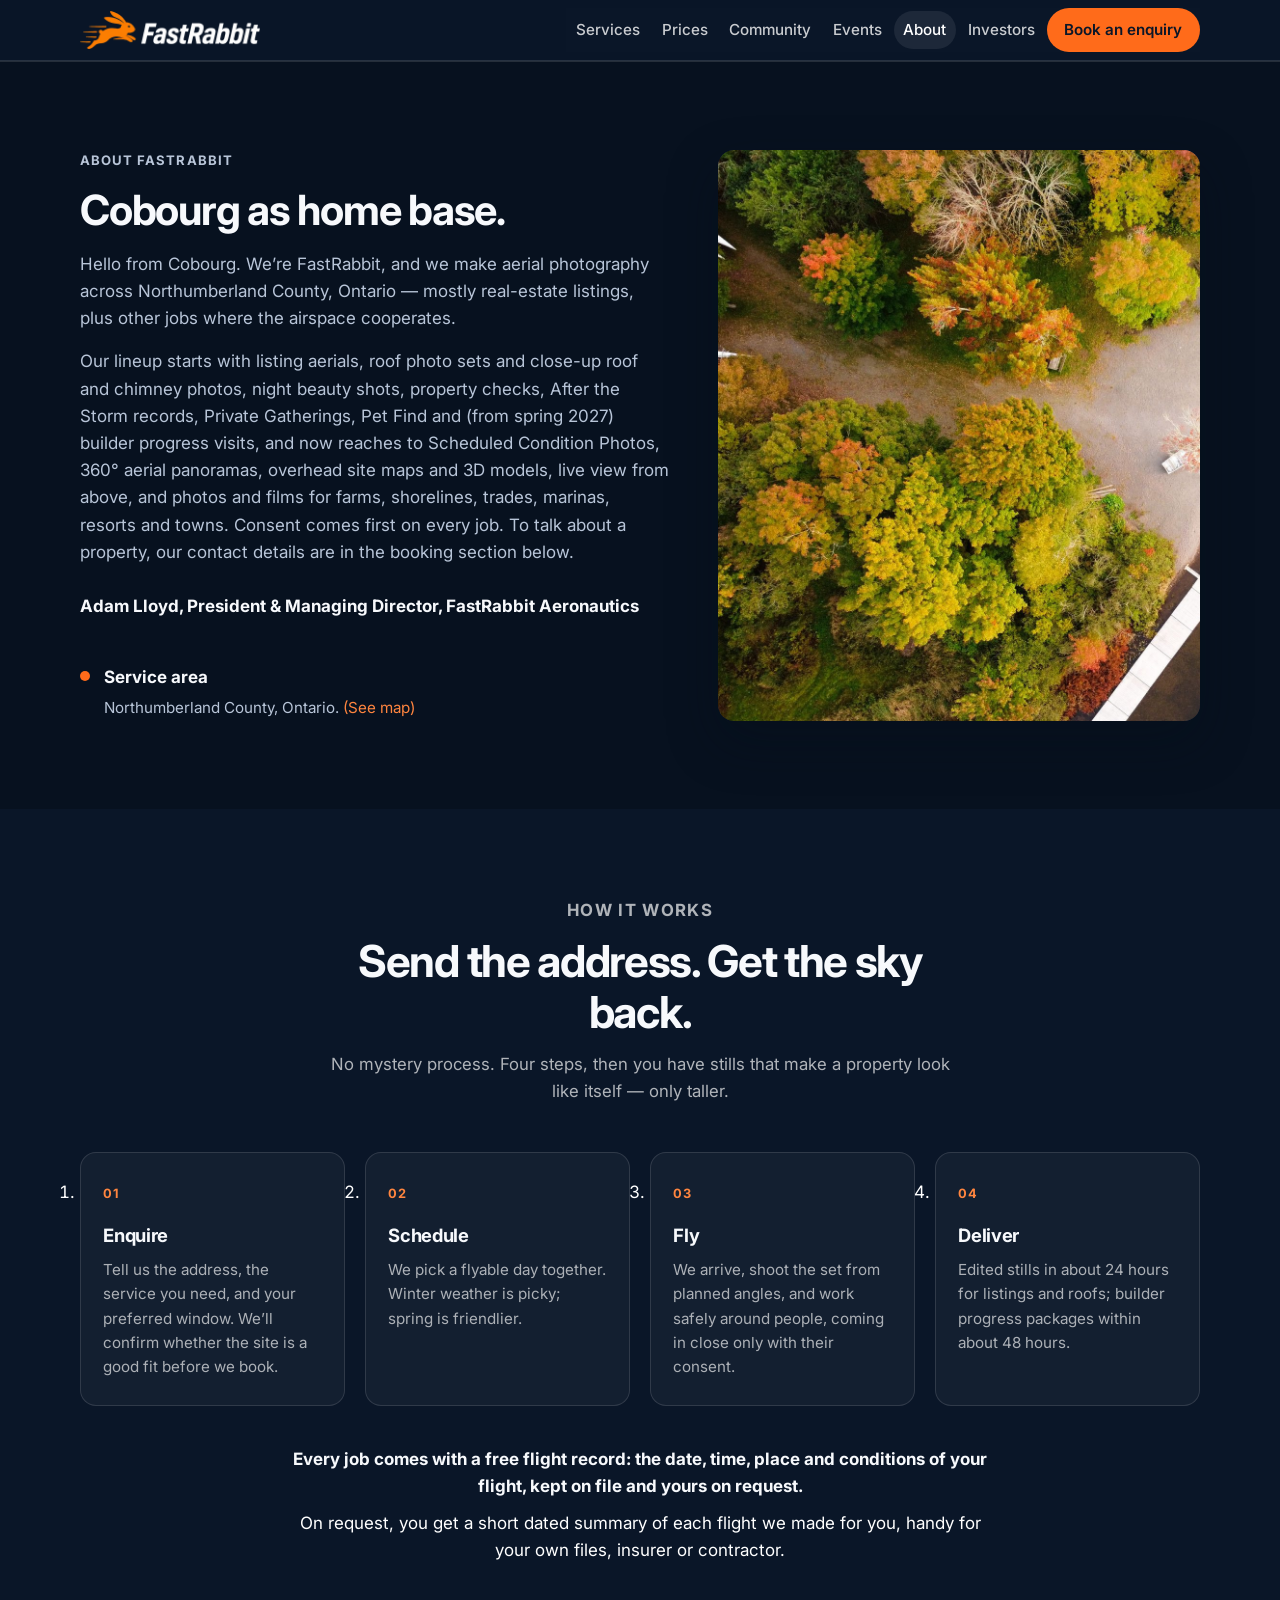
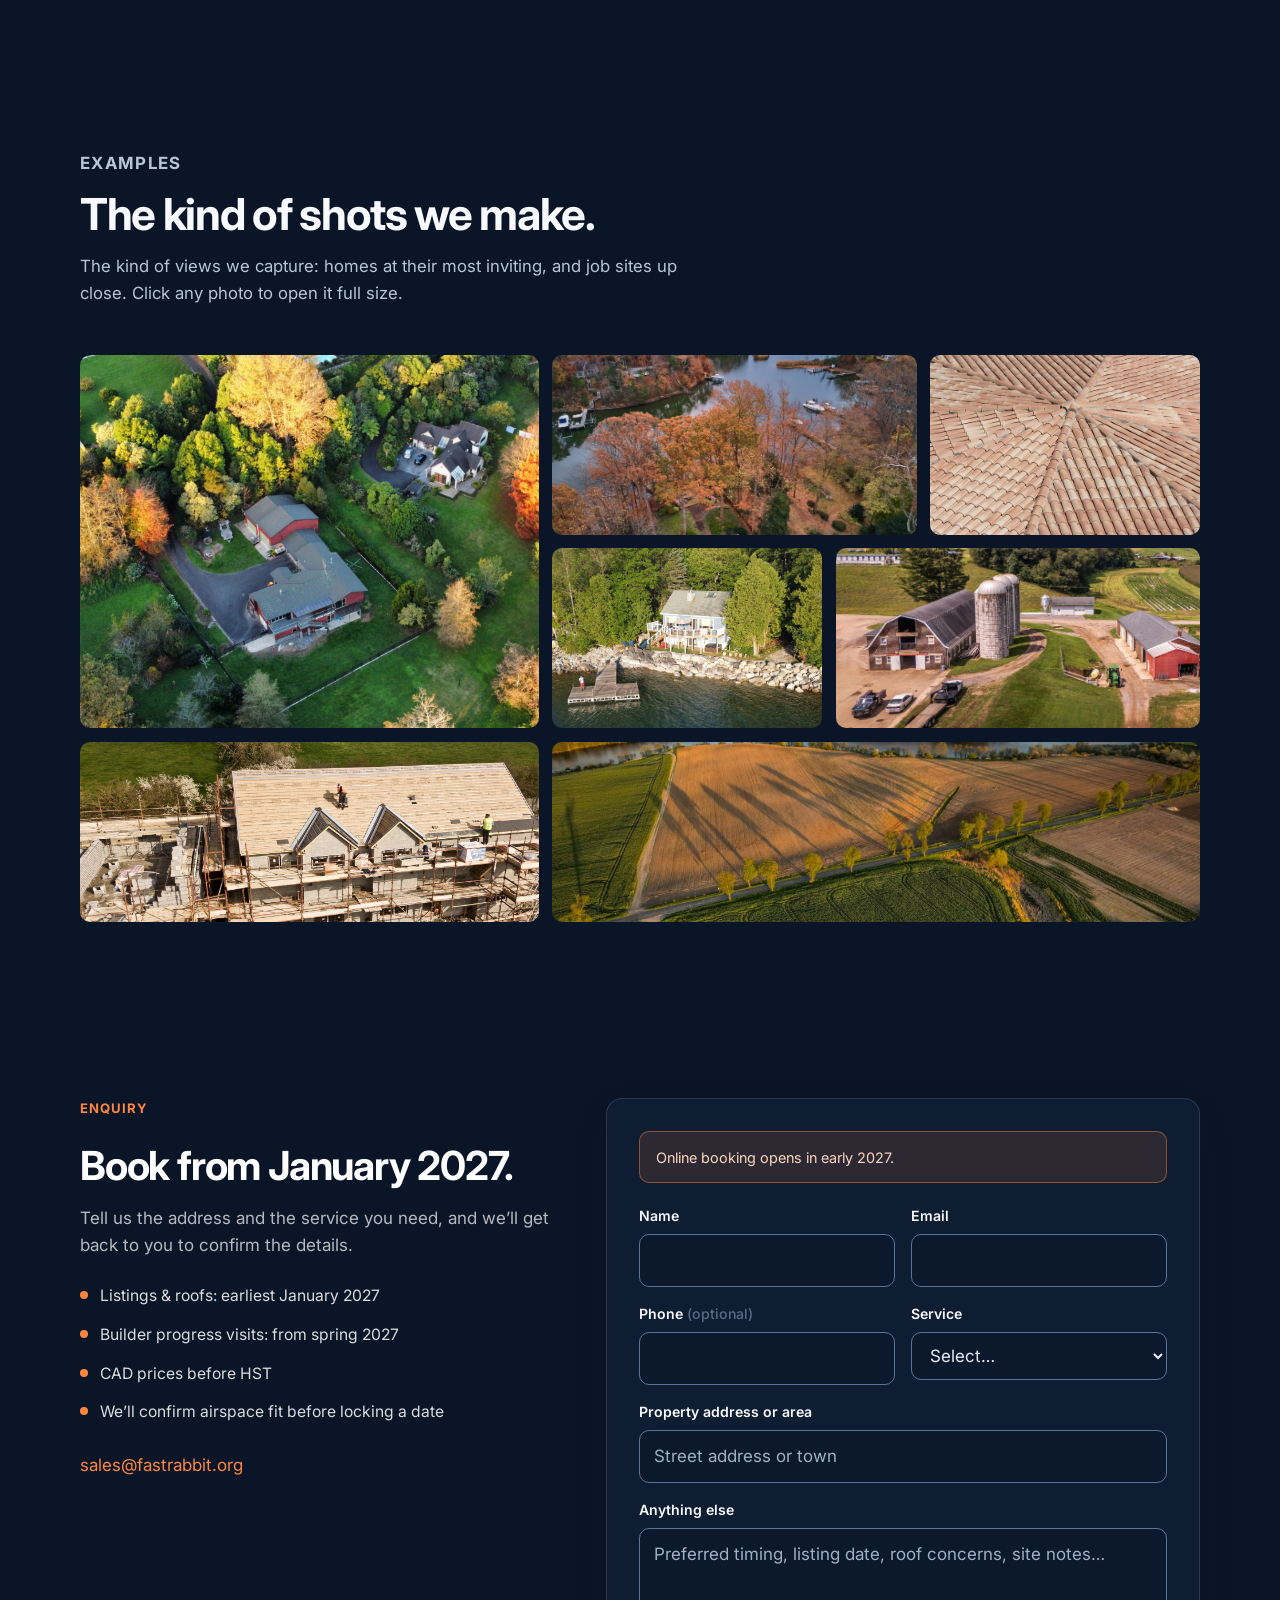
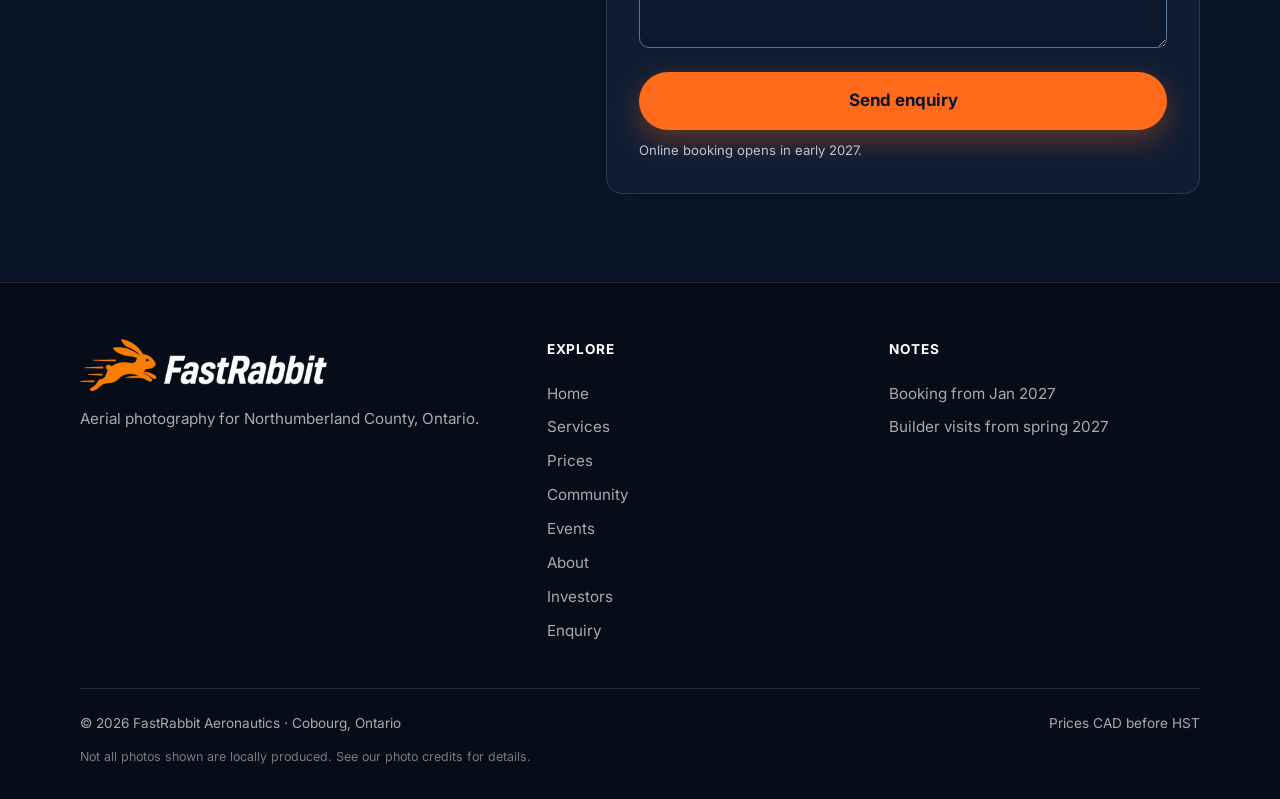
==== about.html @ 7cde86ae "FastRabbit website: one-word logo in the header and footer, with a cropped-rabbit favicon" ====
<!DOCTYPE html>
<html lang="en-CA">
<head>
  <meta charset="utf-8">
  <meta name="viewport" content="width=device-width, initial-scale=1">
  <title>About FastRabbit — Cobourg, Ontario</title>
  <meta name="description" content="Hello from Cobourg: who we are, how it works, the kind of shots we make, and the enquiry form.">
  <meta name="robots" content="noindex, nofollow">
  <link rel="preconnect" href="https://fonts.googleapis.com">
  <link rel="preconnect" href="https://fonts.gstatic.com" crossorigin>
  <link href="https://fonts.googleapis.com/css2?family=Inter:wght@400;500;600;700;800&display=swap" rel="stylesheet">
  <link rel="stylesheet" href="assets/css/styles.css">
  <link rel="stylesheet" href="assets/css/split.css">
  <!-- Favicon: a crop of the rabbit mark from the banner logo, not a redraw. -->
  <link rel="icon" href="favicon.ico" sizes="any">
  <link rel="icon" href="assets/img/favicon-32.png" type="image/png" sizes="32x32">
  <link rel="apple-touch-icon" href="assets/img/apple-touch-icon.png" sizes="180x180">
</head>
<body>
  <a class="skip-link" href="#main">Skip to content</a>

  <header class="site-header">
    <div class="container nav">
                  <a class="logo" href="index.html" aria-label="FastRabbit home">
        <img class="logo-banner" src="assets/img/logo.png" srcset="assets/img/logo.png 1x, assets/img/logo@2x.png 2x" width="220" height="45" alt="FastRabbit">
      </a>
      <button class="nav-toggle" type="button" aria-expanded="false" aria-controls="primary-nav" aria-label="Menu">Menu</button>
      <nav id="primary-nav" class="nav-links" aria-label="Primary">
        <a href="services.html">Services</a>
        <a href="prices.html">Prices</a>
        <a href="community.html">Community</a>
        <a href="events.html">Events</a>
        <a href="about.html" aria-current="page">About</a>
        <a href="investors.html">Investors</a>
        <a class="nav-cta" href="about.html#book">Book an enquiry</a>
      </nav>
    </div>
  </header>

  <main id="main">
    <!-- ABOUT -->
    <section class="section section-alt" id="about" aria-labelledby="about-heading">
      <div class="container about-grid">
        <div class="about-copy">
          <p class="section-kicker">About FastRabbit</p>
          <h2 id="about-heading">Cobourg as home base.</h2>
          <p>
            Hello from Cobourg. We’re FastRabbit, and we make aerial photography across Northumberland County, Ontario — mostly real-estate listings, plus other jobs where the airspace cooperates.
          </p>
          <p>
            Our lineup starts with listing aerials, roof photo sets and close-up roof and chimney photos, night beauty shots, property checks, After the Storm records, Private Gatherings, Pet Find and (from spring 2027) builder progress visits, and now reaches to Scheduled Condition Photos, 360° aerial panoramas, overhead site maps and 3D models, live view from above, and photos and films for farms, shorelines, trades, marinas, resorts and towns. Consent comes first on every job. To talk about a property, our contact details are in the booking section below.
          </p>
          <p class="about-signoff"><strong>Adam Lloyd, President &amp; Managing Director, FastRabbit Aeronautics</strong></p>
          <div class="about-facts">
            <div class="fact">
              <span class="fact-dot" aria-hidden="true"></span>
              <div>
                <strong>Service area</strong>
                <span>Northumberland County, Ontario. <a href="https://www.google.com/maps/place/Northumberland+County,+ON/@44.12,-77.95,10z/data=!5m1!1e4" target="_blank" rel="noopener">(See map)</a></span>
              </div>
            </div>
          </div>
        </div>
        <aside class="about-visual">
          <a class="img-link" href="assets/img/full/about-shoreline.jpg" target="_blank" rel="noopener" aria-label="Open the full-size image"><img src="assets/img/about-shoreline.jpg" alt="Autumn maples and a sandy cove with a dock, seen from above on a bright day." width="1000" height="1333" loading="lazy"></a>
        </aside>
      </div>
    </section>

    <!-- HOW IT WORKS -->
    <section class="section section-dark" id="how-it-works" aria-labelledby="how-heading">
      <div class="container">
        <div class="section-head center">
          <p class="section-kicker">How it works</p>
          <h2 id="how-heading">Send the address. Get the sky back.</h2>
          <p>No mystery process. Four steps, then you have stills that make a property look like itself — only taller.</p>
        </div>
        <ol class="steps">
          <li class="step">
            <h3>Enquire</h3>
            <p>Tell us the address, the service you need, and your preferred window. We’ll confirm whether the site is a good fit before we book.</p>
          </li>
          <li class="step">
            <h3>Schedule</h3>
            <p>We pick a flyable day together. Winter weather is picky; spring is friendlier.</p>
          </li>
          <li class="step">
            <h3>Fly</h3>
            <p>We arrive, shoot the set from planned angles, and work safely around people, coming in close only with their consent.</p>
          </li>
          <li class="step">
            <h3>Deliver</h3>
            <p>Edited stills in about 24 hours for listings and roofs; builder progress packages within about 48 hours.</p>
          </li>
        </ol>
        <div class="flight-record">
          <p><strong>Every job comes with a free flight record: the date, time, place and conditions of your flight, kept on file and yours on request.</strong></p>
          <p>On request, you get a short dated summary of each flight we made for you, handy for your own files, insurer or contractor.</p>
        </div>
      </div>
    </section>

    <!-- GALLERY -->
    <section class="section" id="gallery" aria-labelledby="gallery-heading">
      <div class="container">
        <div class="section-head">
          <p class="section-kicker">Examples</p>
          <h2 id="gallery-heading">The kind of shots we make.</h2>
          <p>The kind of views we capture: homes at their most inviting, and job sites up close. Click any photo to open it full size.</p>
        </div>
        <div class="gallery-grid">
          <figure class="gallery-item">
            <a class="img-link" href="assets/img/full/listing-autumn.jpg" target="_blank" rel="noopener" aria-label="Open the full-size image"><img src="assets/img/listing-autumn.jpg" alt="A family home on its wooded lot from just above the treetops, framed by blazing autumn maples on a sunny day." width="1600" height="1066" loading="lazy"></a>
          </figure>
          <figure class="gallery-item">
            <a class="img-link" href="assets/img/full/waterfront-autumn.jpg" target="_blank" rel="noopener" aria-label="Open the full-size image"><img src="assets/img/waterfront-autumn.jpg" alt="Sunlit autumn trees above a quiet lake cove, with docks and boats along the shore." width="1600" height="900" loading="lazy"></a>
          </figure>
          <figure class="gallery-item">
            <a class="img-link" href="assets/img/full/buyer-roof.jpg" target="_blank" rel="noopener" aria-label="Open the full-size image"><img src="assets/img/buyer-roof.jpg" alt="Wooden roof shingles meeting along the hips of a roof, seen up close from above in warm sunlight." width="1600" height="900" loading="lazy"></a>
          </figure>
          <figure class="gallery-item">
            <a class="img-link" href="assets/img/full/cottage-lake.jpg" target="_blank" rel="noopener" aria-label="Open the full-size image"><img src="assets/img/cottage-lake.jpg" alt="A lakeside cottage on its rocky point, with a private dock on clear water." width="1600" height="1003" loading="lazy"></a>
          </figure>
          <figure class="gallery-item">
            <a class="img-link" href="assets/img/full/acreage-farm.jpg" target="_blank" rel="noopener" aria-label="Open the full-size image"><img src="assets/img/acreage-farm.jpg" alt="A working farm in summer sun: barns, silos and fresh green fields seen from a low angle above the yard." width="1600" height="900" loading="lazy"></a>
          </figure>
          <figure class="gallery-item">
            <a class="img-link" href="assets/img/full/builder-roofline.jpg" target="_blank" rel="noopener" aria-label="Open the full-size image"><img src="assets/img/builder-roofline.jpg" alt="Close aerial of a new home under construction, with roof, dormers and scaffolding in view." width="1600" height="741" loading="lazy"></a>
          </figure>
          <figure class="gallery-item">
            <a class="img-link" href="assets/img/full/river-fields.jpg" target="_blank" rel="noopener" aria-label="Open the full-size image"><img src="assets/img/river-fields.jpg" alt="Sunlit farm fields and a row of trees beside a winding river, seen from a low angle above." width="1600" height="900" loading="lazy"></a>
          </figure>
        </div>
      </div>
    </section>

    <!-- BOOKING -->
    <section class="section section-dark" id="book" aria-labelledby="book-heading">
      <div class="container booking-wrap">
        <div class="booking-aside">
          <p class="section-kicker">Enquiry</p>
          <h2 id="book-heading">Book from January 2027.</h2>
          <p>
            Tell us the address and the service you need, and we’ll get back to you to confirm the details.
          </p>
          <ul class="booking-points">
            <li>Listings &amp; roofs: earliest January 2027</li>
            <li>Builder progress visits: from spring 2027</li>
            <li>CAD prices before HST</li>
            <li>We’ll confirm airspace fit before locking a date</li>
          </ul>
          <div class="booking-contact">
            <p><a href="mailto:sales@fastrabbit.org">sales@fastrabbit.org</a></p>
          </div>
        </div>
        <div class="booking-card">
          <div class="form-note" role="note">
            Online booking opens in early 2027.
          </div>
          <form id="booking-form" action="#" method="post">
            <div class="form-grid">
              <div class="form-field">
                <label for="name">Name</label>
                <input id="name" name="name" type="text" autocomplete="name" required>
              </div>
              <div class="form-field">
                <label for="email">Email</label>
                <input id="email" name="email" type="email" autocomplete="email" required>
              </div>
              <div class="form-field">
                <label for="phone">Phone <span style="font-weight:500;color:var(--muted)">(optional)</span></label>
                <input id="phone" name="phone" type="tel" autocomplete="tel">
              </div>
              <div class="form-field">
                <label for="service">Service</label>
                <select id="service" name="service" required>
                  <option value="">Select…</option>
                  <optgroup label="Homes and listings">
                    <option>Listing aerials — town lot</option>
                    <option>Listing video clip</option>
                    <option>Cottage / acreage listing</option>
                    <option>Day-to-dusk edits</option>
                    <option>Lot lines and local labels</option>
                    <option>Listing finishing touches</option>
                    <option>Social reels, agent clips and rush delivery</option>
                    <option>Coming Soon teasers and neighbourhood reels</option>
                    <option>Four-season capture</option>
                    <option>Single-property web page and feature sheet</option>
                    <option>Cottage rental aerials</option>
                  </optgroup>
                  <optgroup label="Property care">
                    <option>Property checks</option>
                    <option>After the Storm</option>
                    <option>Roof photo sets</option>
                    <option>Close-up roof and chimney photos</option>
                    <option>Scheduled Condition Photos</option>
                    <option>Before-you-buy roof photos</option>
                    <option>Ice-dam and eavestrough photos</option>
                    <option>Solar-panel photos</option>
                    <option>Building and facade photos</option>
                    <option>Shoreline and waterfront photos</option>
                    <option>Storm and restoration photos for contractors</option>
                  </optgroup>
                  <optgroup label="Land, farms and building">
                    <option>Builder progress visits</option>
                    <option>Construction progress records and handover films</option>
                    <option>Before-and-after work photos</option>
                    <option>Overhead site maps and 3D models</option>
                    <option>360° aerial panoramas</option>
                    <option>Farm and field photos</option>
                    <option>Cleared-lot proof photos</option>
                    <option>Trades showcase</option>
                    <option>Facility, yard and inventory films</option>
                    <option>Architectural and commercial stills</option>
                    <option>Scheduled site photos for towns and businesses</option>
                    <option>Sign and billboard proof photos</option>
                  </optgroup>
                  <optgroup label="Events and moments">
                    <option>Private Gatherings</option>
                    <option>Night beauty shots</option>
                    <option>4K video add-on</option>
                    <option>Live view from above</option>
                    <option>Boat-for-sale and marina aerials</option>
                    <option>Golf course, campground and resort flyovers</option>
                    <option>Pet Find</option>
                    <option>Location scouting footage</option>
                    <option>Prints and stock footage</option>
                    <option>Workshops for senior high school students</option>
                  </optgroup>
                  <option>Clever request of your own?</option>
                  <option>Not sure yet</option>
                </select>
              </div>
              <div class="form-field full">
                <label for="address">Property address or area</label>
                <input id="address" name="address" type="text" placeholder="Street address or town">
              </div>
              <div class="form-field full">
                <label for="message">Anything else</label>
                <textarea id="message" name="message" placeholder="Preferred timing, listing date, roof concerns, site notes…"></textarea>
              </div>
              <div class="form-field full form-actions">
                <button class="btn btn-primary" type="submit">Send enquiry</button>
                <p class="form-disclaimer">Online booking opens in early 2027.</p>
                <p id="form-status" class="form-disclaimer" hidden role="status" aria-live="polite"></p>
              </div>
            </div>
          </form>
        </div>
      </div>
    </section>
  </main>

  <footer class="site-footer">
    <div class="container">
      <div class="footer-grid">
        <div class="footer-brand">
                              <a class="logo" href="index.html">
            <img class="logo-banner" src="assets/img/logo.png" srcset="assets/img/logo.png 1x, assets/img/logo@2x.png 2x" width="260" height="54" alt="FastRabbit">
          </a>
          <p>Aerial photography for Northumberland County, Ontario.</p>
        </div>
        <div class="footer-col">
          <h4>Explore</h4>
          <a href="index.html">Home</a>
          <a href="services.html">Services</a>
          <a href="prices.html">Prices</a>
          <a href="community.html">Community</a>
          <a href="events.html">Events</a>
          <a href="about.html">About</a>
          <a href="investors.html">Investors</a>
          <a href="about.html#book">Enquiry</a>
        </div>
        <div class="footer-col">
          <h4>Notes</h4>
          <a href="about.html#book">Booking from Jan 2027</a>
          <a href="services.html">Builder visits from spring 2027</a>
        </div>
      </div>
      <div class="footer-bottom">
        <span>© <span id="y">2026</span> FastRabbit Aeronautics · Cobourg, Ontario</span>
        <span>Prices CAD before HST</span>
      </div>
      <p class="footer-fineprint">Not all photos shown are locally produced. See our <a href="credits.html">photo credits</a> for details.</p>
    </div>
  </footer>

  <script src="assets/js/main.js"></script>
  <script src="assets/js/community.js"></script>
</body>
</html>
---- assets/css/styles.css ----
/* FastRabbit — static site
   Palette: deep navy + bright orange
   No build step. Plain CSS. */

:root {
  --navy-950: #060d18;
  --navy-900: #0a1628;
  --navy-800: #12233d;
  --navy-700: #1a3256;
  --navy-600: #24436e;
  --navy-100: #d6e0ef;
  --navy-50: #eef3f9;
  --orange-500: #ff6b1a;
  --orange-400: #ff853f;
  --orange-600: #e5550a;
  --orange-glow: rgba(255, 107, 26, 0.35);
  --cream: #f7f4ef;
  --white: #ffffff;
  --ink: #0a1628;
  --muted: #5a6b82;
  --line: rgba(255, 255, 255, 0.12);
  --line-dark: rgba(10, 22, 40, 0.1);
  --radius: 16px;
  --radius-sm: 10px;
  --shadow: 0 20px 50px rgba(6, 13, 24, 0.35);
  --font: "Inter", "Segoe UI", system-ui, -apple-system, sans-serif;
  --font-display: "Inter", "Segoe UI", system-ui, -apple-system, sans-serif;
  --max: 1120px;
  --ease: cubic-bezier(0.22, 1, 0.36, 1);
}

*, *::before, *::after { box-sizing: border-box; margin: 0; padding: 0; }

html { scroll-behavior: smooth; }

body {
  font-family: var(--font);
  color: var(--ink);
  background: var(--cream);
  line-height: 1.6;
  font-size: 17px;
  -webkit-font-smoothing: antialiased;
  text-rendering: optimizeLegibility;
}

img, svg { display: block; max-width: 100%; }
a { color: inherit; text-decoration: none; }
button, input, select, textarea { font: inherit; color: inherit; }
ul { list-style: none; }

.skip-link {
  position: absolute;
  left: -9999px;
  top: 0;
  background: var(--orange-500);
  color: var(--white);
  padding: 0.75rem 1rem;
  z-index: 1000;
}
.skip-link:focus { left: 1rem; top: 1rem; }

.container {
  width: min(100% - 2.5rem, var(--max));
  margin-inline: auto;
}

/* —— Nav —— */
.site-header {
  position: sticky;
  top: 0;
  z-index: 100;
  background: rgba(10, 22, 40, 0.92);
  backdrop-filter: blur(14px);
  border-bottom: 1px solid var(--line);
}

.nav {
  display: flex;
  align-items: center;
  justify-content: space-between;
  gap: 1rem;
  min-height: 68px;
}

.logo {
  display: flex;
  align-items: center;
  flex: 0 1 auto;
  min-width: 0;
  color: var(--white);
}

.logo img,
.logo-banner {
  display: block;
  height: 42px;
  width: auto;
  max-width: min(240px, 62vw);
  object-fit: contain;
  object-position: left center;
}

.footer-brand .logo img,
.footer-brand .logo-banner {
  height: 52px;
  max-width: min(280px, 100%);
}

.nav-links {
  display: flex;
  align-items: center;
  gap: 0.25rem;
}

.nav-links a {
  color: rgba(255, 255, 255, 0.78);
  padding: 0.55rem 0.85rem;
  border-radius: 999px;
  font-size: 0.95rem;
  font-weight: 500;
  transition: color 0.2s var(--ease), background 0.2s var(--ease);
}

.nav-links a:hover,
.nav-links a[aria-current="page"] {
  color: var(--white);
  background: rgba(255, 255, 255, 0.08);
}

.nav-cta {
  display: inline-flex;
  align-items: center;
  background: var(--orange-500) !important;
  color: var(--white) !important;
  font-weight: 600 !important;
  padding: 0.6rem 1.1rem !important;
}
.nav-cta:hover { background: var(--orange-400) !important; }

.nav-toggle {
  display: none;
  background: transparent;
  border: 1px solid var(--line);
  color: var(--white);
  border-radius: 8px;
  padding: 0.45rem 0.65rem;
  cursor: pointer;
}

/* —— Buttons —— */
.btn {
  display: inline-flex;
  align-items: center;
  justify-content: center;
  gap: 0.5rem;
  padding: 0.95rem 1.45rem;
  border-radius: 999px;
  font-weight: 600;
  border: none;
  cursor: pointer;
  transition: transform 0.2s var(--ease), background 0.2s var(--ease), box-shadow 0.2s var(--ease);
}
.btn:hover { transform: translateY(-1px); }
.btn:focus-visible { outline: 3px solid var(--orange-400); outline-offset: 3px; }

.btn-primary {
  background: var(--orange-500);
  color: var(--white);
  box-shadow: 0 10px 30px var(--orange-glow);
}
.btn-primary:hover { background: var(--orange-400); }

.btn-ghost {
  background: rgba(255, 255, 255, 0.08);
  color: var(--white);
  border: 1px solid var(--line);
}
.btn-ghost:hover { background: rgba(255, 255, 255, 0.14); }

.btn-dark {
  background: var(--navy-900);
  color: var(--white);
}
.btn-dark:hover { background: var(--navy-800); }

/* —— Hero —— */
.hero {
  position: relative;
  min-height: min(92vh, 860px);
  display: grid;
  align-items: end;
  background: var(--navy-950);
  color: var(--white);
  overflow: hidden;
}

.hero-art {
  position: absolute;
  inset: 0;
  background: var(--navy-950);
}

.hero-art img {
  width: 100%;
  height: 100%;
  object-fit: cover;
  object-position: 58% 42%;
  display: block;
}

.hero-art::after {
  content: "";
  position: absolute;
  inset: 0;
  background:
    linear-gradient(90deg, rgba(7, 17, 31, 0.82) 0%, rgba(7, 17, 31, 0.58) 38%, rgba(7, 17, 31, 0.28) 68%, rgba(7, 17, 31, 0.38) 100%),
    linear-gradient(180deg, rgba(7, 17, 31, 0.28) 0%, rgba(7, 17, 31, 0.12) 40%, rgba(7, 17, 31, 0.72) 100%);
}

.hero-content {
  position: relative;
  z-index: 2;
  padding: 5rem 0 4.5rem;
}
/* Desktop (>=720px): position the animation against .hero, not the content box. */
@media (min-width: 720px) {
  .hero-content { position: static; isolation: isolate; }
  .hero-content > .hero-drone { max-width: none; }
}

/* v2: left-align hero copy in the container */
.hero-content > * {
  max-width: 640px;
}

.hero-content > .hero-meta {
  max-width: 720px;
}

.eyebrow {
  display: inline-flex;
  align-items: center;
  gap: 0.5rem;
  font-size: 0.82rem;
  font-weight: 600;
  letter-spacing: 0.08em;
  text-transform: uppercase;
  color: var(--orange-400);
  margin-bottom: 1.1rem;
}

.eyebrow::before {
  content: "";
  width: 8px;
  height: 8px;
  border-radius: 50%;
  background: var(--orange-500);
  box-shadow: 0 0 0 4px rgba(255, 107, 26, 0.25);
}

.hero h1 {
  font-family: var(--font-display);
  font-size: clamp(2.6rem, 6vw, 4.4rem);
  line-height: 1.05;
  letter-spacing: -0.035em;
  font-weight: 750;
  margin-bottom: 1.25rem;
}

.hero h1 span {
  color: var(--orange-400);
}

.hero-lead {
  font-size: clamp(1.05rem, 2vw, 1.25rem);
  color: rgba(255, 255, 255, 0.78);
  max-width: 34rem;
  margin-bottom: 2rem;
}

.hero-actions {
  display: flex;
  flex-wrap: wrap;
  gap: 0.85rem;
  margin-bottom: 2.5rem;
}

.hero-meta {
  display: flex;
  flex-wrap: wrap;
  gap: 1.5rem;
  padding-top: 1.5rem;
  border-top: 1px solid var(--line);
  color: rgba(255, 255, 255, 0.65);
  font-size: 0.92rem;
}

.hero-meta strong {
  display: block;
  color: var(--white);
  font-size: 1rem;
  margin-bottom: 0.15rem;
}

.stock-caption {
  position: absolute;
  z-index: 3;
  right: 0.8rem;
  bottom: 0.8rem;
  background: rgba(0, 0, 0, 0.55);
  color: #fff;
  font-size: 0.7rem;
  font-weight: 500;
  letter-spacing: 0.02em;
  padding: 0.28rem 0.5rem;
  border-radius: 4px;
}

.img-link {
  display: block;
  width: 100%;
  height: 100%;
  cursor: pointer;
}

.img-link:focus-visible {
  outline: 3px solid #fff;
  outline-offset: -3px;
}

a.stock-caption {
  text-decoration: none;
}

a.stock-caption:hover {
  background: rgba(0, 0, 0, 0.75);
}

.hero > .stock-caption {
  z-index: 3;
}

/* —— Sections common —— */
.section {
  padding: 5.5rem 0;
}

.section-dark {
  background: var(--navy-900);
  color: var(--white);
}

.section-alt {
  background: var(--white);
}

.section-head {
  max-width: 640px;
  margin-bottom: 3rem;
}

.section-head.center {
  text-align: center;
  margin-inline: auto;
}

.section-kicker {
  color: var(--orange-500);
  font-size: 0.82rem;
  font-weight: 700;
  letter-spacing: 0.08em;
  text-transform: uppercase;
  margin-bottom: 0.75rem;
}

.section-dark .section-kicker { color: var(--orange-400); }

.section-head h2 {
  font-size: clamp(1.9rem, 3.5vw, 2.75rem);
  letter-spacing: -0.03em;
  line-height: 1.15;
  margin-bottom: 0.85rem;
}

.section-head p {
  color: var(--muted);
  font-size: 1.05rem;
}

.section-dark .section-head p { color: rgba(255,255,255,0.68); }

/* —— Service cards (home preview) —— */
.service-grid {
  display: grid;
  grid-template-columns: repeat(3, 1fr);
  gap: 1.25rem;
}

.service-card {
  background: var(--white);
  border-radius: var(--radius);
  padding: 1.75rem;
  border: 1px solid var(--line-dark);
  box-shadow: var(--shadow);
  display: flex;
  flex-direction: column;
  min-height: 100%;
}


.service-visual {
  position: relative;
  margin: -1.75rem -1.75rem 1.25rem;
  height: 160px;
  overflow: hidden;
  border-radius: var(--radius) var(--radius) 0 0;
  background: var(--navy-800);
}

.service-visual img {
  width: 100%;
  height: 100%;
  object-fit: cover;
  display: block;
}

.service-icon {
  width: 48px;
  height: 48px;
  border-radius: 12px;
  background: linear-gradient(145deg, var(--navy-800), var(--navy-700));
  display: grid;
  place-items: center;
  margin-bottom: 1.25rem;
  color: var(--orange-400);
}

.service-card h3 {
  font-size: 1.25rem;
  letter-spacing: -0.02em;
  margin-bottom: 0.55rem;
}

.service-card p {
  color: var(--muted);
  font-size: 0.98rem;
  flex: 1;
  margin-bottom: 1.25rem;
}

.price-tag {
  display: flex;
  align-items: baseline;
  gap: 0.4rem;
  flex-wrap: wrap;
}

.price-tag .amount {
  font-size: 1.55rem;
  font-weight: 750;
  letter-spacing: -0.03em;
  color: var(--navy-900);
}

.price-tag .note {
  font-size: 0.85rem;
  color: var(--muted);
}

.pill {
  display: inline-block;
  font-size: 0.72rem;
  font-weight: 700;
  letter-spacing: 0.04em;
  text-transform: uppercase;
  background: rgba(255, 107, 26, 0.12);
  color: var(--orange-600);
  padding: 0.3rem 0.55rem;
  border-radius: 999px;
  margin-bottom: 0.85rem;
}

.link-arrow {
  display: inline-flex;
  align-items: center;
  gap: 0.35rem;
  color: var(--orange-600);
  font-weight: 600;
  font-size: 0.95rem;
  margin-top: 1.5rem;
}
.link-arrow:hover { color: var(--orange-500); }

/* —— How it works —— */
.steps {
  display: grid;
  grid-template-columns: repeat(4, 1fr);
  gap: 1.25rem;
  counter-reset: step;
}

.step {
  position: relative;
  background: rgba(255, 255, 255, 0.04);
  border: 1px solid var(--line);
  border-radius: var(--radius);
  padding: 1.6rem 1.4rem;
}

.step::before {
  counter-increment: step;
  content: "0" counter(step);
  display: block;
  font-size: 0.8rem;
  font-weight: 700;
  letter-spacing: 0.08em;
  color: var(--orange-400);
  margin-bottom: 1rem;
}

.step h3 {
  font-size: 1.15rem;
  margin-bottom: 0.5rem;
  letter-spacing: -0.02em;
}

.step p {
  color: rgba(255, 255, 255, 0.65);
  font-size: 0.95rem;
}

/* —— Gallery —— */
.gallery-grid {
  display: grid;
  grid-template-columns: repeat(12, 1fr);
  grid-auto-rows: 180px;
  gap: 0.85rem;
}

.gallery-item {
  position: relative;
  border-radius: var(--radius-sm);
  overflow: hidden;
  background: var(--navy-800);
}

.gallery-item img {
  width: 100%;
  height: 100%;
  object-fit: cover;
  display: block;
}

.gallery-item:nth-child(1) { grid-column: span 5; grid-row: span 2; }
.gallery-item:nth-child(2) { grid-column: span 4; }
.gallery-item:nth-child(3) { grid-column: span 3; }
.gallery-item:nth-child(4) { grid-column: span 3; }
.gallery-item:nth-child(5) { grid-column: span 4; }
.gallery-item:nth-child(6) { grid-column: span 5; }
.gallery-item:nth-child(7) { grid-column: span 7; }
.gallery-item:nth-child(7) img { object-position: center 45%; }

.gallery-item .stock-caption {
  left: auto;
}

/* —— About —— */
.about-grid {
  display: grid;
  grid-template-columns: 1.1fr 0.9fr;
  gap: 3rem;
  align-items: center;
}

.about-copy h2 {
  font-size: clamp(1.9rem, 3.5vw, 2.6rem);
  letter-spacing: -0.03em;
  line-height: 1.15;
  margin-bottom: 1rem;
}

.about-copy p {
  color: var(--muted);
  margin-bottom: 1rem;
}

.about-facts {
  display: grid;
  gap: 0.85rem;
  margin-top: 1.75rem;
}

.fact {
  display: flex;
  gap: 0.85rem;
  align-items: flex-start;
  padding: 1rem 0 0;
  background: transparent;
}

.fact-dot {
  width: 10px;
  height: 10px;
  margin-top: 0.45rem;
  border-radius: 50%;
  background: var(--orange-500);
  flex-shrink: 0;
}

.fact strong { display: block; margin-bottom: 0.15rem; }
.fact span { color: var(--muted); font-size: 0.95rem; }

.about-visual {
  position: relative;
  border-radius: var(--radius);
  min-height: 420px;
  height: 100%;
  background: var(--navy-800);
  overflow: hidden;
  box-shadow: var(--shadow);
}

.about-visual img {
  position: absolute;
  inset: 0;
  width: 100%;
  height: 100%;
  object-fit: cover;
  object-position: center 42%;
  display: block;
}

/* —— Booking —— */
.booking-wrap {
  display: grid;
  grid-template-columns: 0.9fr 1.1fr;
  gap: 2.5rem;
  align-items: start;
}

.booking-card {
  background: var(--white);
  border-radius: var(--radius);
  padding: 2rem;
  border: 1px solid var(--line-dark);
  box-shadow: 0 12px 40px rgba(10, 22, 40, 0.08);
}

.form-note {
  background: #fff6ed;
  border: 1px solid #ffd7b5;
  color: #8a4b12;
  border-radius: var(--radius-sm);
  padding: 0.85rem 1rem;
  font-size: 0.9rem;
  margin-bottom: 1.35rem;
}

.form-grid {
  display: grid;
  grid-template-columns: 1fr 1fr;
  gap: 1rem;
}

.form-field { display: flex; flex-direction: column; gap: 0.4rem; }
.form-field.full { grid-column: 1 / -1; }

.form-field label {
  font-size: 0.88rem;
  font-weight: 600;
  color: var(--navy-800);
}

.form-field input,
.form-field select,
.form-field textarea {
  border: 1px solid #cfd8e6;
  border-radius: 10px;
  padding: 0.75rem 0.9rem;
  background: #fff;
  transition: border-color 0.2s, box-shadow 0.2s;
}

.form-field input:focus,
.form-field select:focus,
.form-field textarea:focus {
  outline: none;
  border-color: var(--orange-500);
  box-shadow: 0 0 0 3px rgba(255, 107, 26, 0.18);
}

.form-field textarea { min-height: 120px; resize: vertical; }

.form-actions {
  margin-top: 0.5rem;
  display: flex;
  flex-direction: column;
  gap: 0.65rem;
}

.form-disclaimer {
  font-size: 0.82rem;
  color: var(--muted);
}

.booking-aside h2 {
  font-size: clamp(1.9rem, 3.5vw, 2.5rem);
  letter-spacing: -0.03em;
  line-height: 1.15;
  margin-bottom: 1rem;
  color: var(--white);
}

.booking-aside p {
  color: rgba(255,255,255,0.7);
  margin-bottom: 1.5rem;
}

.booking-points {
  display: grid;
  gap: 0.85rem;
}

.booking-points li {
  display: flex;
  gap: 0.75rem;
  align-items: flex-start;
  color: rgba(255,255,255,0.85);
  font-size: 0.98rem;
}

.booking-points li::before {
  content: "";
  width: 8px;
  height: 8px;
  margin-top: 0.5rem;
  border-radius: 50%;
  background: var(--orange-400);
  flex-shrink: 0;
}

.booking-contact {
  margin-top: 1.6em; /* one blank line of visual space above the contact name */
}

/* —— Footer —— */
.site-footer {
  background: var(--navy-950);
  color: rgba(255,255,255,0.65);
  padding: 3.5rem 0 2rem;
  border-top: 1px solid var(--line);
}

.footer-grid {
  display: grid;
  grid-template-columns: 1.4fr 1fr 1fr;
  gap: 2rem;
  margin-bottom: 2.5rem;
}

.footer-brand .logo { margin-bottom: 1rem; }
.footer-brand p { max-width: 28rem; font-size: 0.95rem; }

.footer-col h4 {
  color: var(--white);
  font-size: 0.85rem;
  letter-spacing: 0.06em;
  text-transform: uppercase;
  margin-bottom: 1rem;
}

.footer-col a {
  display: block;
  padding: 0.3rem 0;
  font-size: 0.95rem;
  transition: color 0.2s;
}
.footer-col a:hover { color: var(--orange-400); }

.footer-bottom {
  display: flex;
  flex-wrap: wrap;
  justify-content: space-between;
  gap: 0.75rem;
  padding-top: 1.5rem;
  border-top: 1px solid var(--line);
  font-size: 0.85rem;
}

.footer-bottom a {
  color: rgba(255,255,255,0.65);
  text-decoration: underline;
  text-underline-offset: 2px;
}

.footer-bottom a:hover { color: var(--orange-400); }

/* —— Services page —— */
.page-hero {
  background: var(--navy-900);
  color: var(--white);
  padding: 5rem 0 4rem;
  position: relative;
  overflow: hidden;
}

.page-hero::before {
  content: "";
  position: absolute;
  inset: 0;
  background:
    radial-gradient(ellipse 50% 60% at 90% 20%, rgba(255,107,26,0.2), transparent 55%);
}

.page-hero .container { position: relative; z-index: 1; }

.page-hero h1 {
  font-size: clamp(2.2rem, 4.5vw, 3.4rem);
  letter-spacing: -0.035em;
  line-height: 1.1;
  margin-bottom: 1rem;
  max-width: 16ch;
}

.page-hero p {
  color: rgba(255,255,255,0.7);
  max-width: 38rem;
  font-size: 1.1rem;
}

.service-detail {
  padding: 3.5rem 0;
  border-bottom: 1px solid var(--line-dark);
}

.service-detail:last-of-type { border-bottom: none; }

.service-detail-grid {
  display: grid;
  grid-template-columns: 1.2fr 0.8fr;
  gap: 2.5rem;
  align-items: start;
}

.service-detail h2 {
  font-size: clamp(1.6rem, 3vw, 2.1rem);
  letter-spacing: -0.03em;
  margin-bottom: 0.85rem;
}

.service-detail .lede {
  color: var(--muted);
  margin-bottom: 1.25rem;
  font-size: 1.05rem;
}

.include-list {
  display: grid;
  gap: 0.55rem;
}

.include-list li {
  display: flex;
  gap: 0.65rem;
  align-items: flex-start;
  font-size: 0.98rem;
}

.include-list li::before {
  content: "✓";
  color: var(--orange-500);
  font-weight: 700;
  flex-shrink: 0;
}

.price-panel {
  background: var(--navy-900);
  color: var(--white);
  border-radius: var(--radius);
  padding: 1.75rem;
  position: sticky;
  top: 90px;
}

.price-panel .panel-label {
  font-size: 0.75rem;
  font-weight: 700;
  letter-spacing: 0.08em;
  text-transform: uppercase;
  color: var(--orange-400);
  margin-bottom: 1rem;
}

.price-row {
  display: flex;
  justify-content: space-between;
  align-items: baseline;
  gap: 1rem;
  padding: 0.85rem 0;
  border-bottom: 1px solid var(--line);
}

.price-row:last-child { border-bottom: none; }

.price-row .label { color: rgba(255,255,255,0.75); font-size: 0.95rem; }
.price-row .value {
  font-size: 1.35rem;
  font-weight: 750;
  letter-spacing: -0.02em;
  white-space: nowrap;
}

.price-row .sub {
  display: block;
  font-size: 0.78rem;
  font-weight: 500;
  color: rgba(255,255,255,0.5);
  margin-top: 0.2rem;
  text-align: right;
}

.price-panel .fine {
  margin-top: 1rem;
  font-size: 0.82rem;
  color: rgba(255,255,255,0.55);
}

.pricing-table-wrap {
  overflow-x: auto;
  border-radius: var(--radius);
  border: 1px solid var(--line-dark);
  background: var(--white);
}

.pricing-table {
  width: 100%;
  border-collapse: collapse;
  min-width: 640px;
}

.pricing-table th,
.pricing-table td {
  text-align: left;
  padding: 1rem 1.15rem;
  border-bottom: 1px solid var(--line-dark);
  vertical-align: top;
}

.pricing-table th {
  background: var(--navy-900);
  color: var(--white);
  font-size: 0.82rem;
  letter-spacing: 0.05em;
  text-transform: uppercase;
}

.pricing-table tr:last-child td { border-bottom: none; }
.pricing-table td strong { font-weight: 700; }
.pricing-table .est { color: var(--muted); font-size: 0.85rem; }

.availability-banner {
  background: linear-gradient(120deg, var(--navy-800), var(--navy-900));
  color: var(--white);
  border-radius: var(--radius);
  padding: 1.5rem 1.75rem;
  display: flex;
  flex-wrap: wrap;
  justify-content: space-between;
  align-items: center;
  gap: 1rem;
  margin-top: 2.5rem;
}

.availability-banner p { color: rgba(255,255,255,0.75); max-width: 36rem; }
.availability-banner strong { color: var(--white); }

.cta-band {
  background: var(--navy-900);
  color: var(--white);
  padding: 4rem 0;
  text-align: center;
}

.cta-band h2 {
  font-size: clamp(1.8rem, 3.5vw, 2.5rem);
  letter-spacing: -0.03em;
  margin-bottom: 0.85rem;
}

.cta-band p {
  color: rgba(255,255,255,0.68);
  margin-bottom: 1.75rem;
  max-width: 32rem;
  margin-inline: auto;
}

/* —— Responsive —— */
@media (max-width: 960px) {
  .service-grid { grid-template-columns: 1fr; }
  .steps { grid-template-columns: 1fr 1fr; }
  .about-grid,
  .booking-wrap,
  .service-detail-grid,
  .footer-grid { grid-template-columns: 1fr; }
  .gallery-grid {
    grid-template-columns: 1fr 1fr;
    grid-auto-rows: 160px;
  }
  .gallery-item:nth-child(n) {
    grid-column: span 1;
    grid-row: span 1;
  }
  .gallery-item:nth-child(1) { grid-column: span 2; grid-row: span 2; }
  .price-panel { position: static; }
}

@media (max-width: 720px) {
  .nav-toggle { display: inline-flex; }
  .nav-links {
    display: none;
    position: absolute;
    top: 68px;
    left: 0;
    right: 0;
    background: var(--navy-900);
    flex-direction: column;
    align-items: stretch;
    padding: 1rem;
    border-bottom: 1px solid var(--line);
  }
  .nav-links.open { display: flex; }
  .nav-links a { padding: 0.85rem 1rem; }
  .steps { grid-template-columns: 1fr; }
  .form-grid { grid-template-columns: 1fr; }
  .hero-content { padding: 4rem 0 3.5rem; }
  .section { padding: 4rem 0; }
  .footer-bottom { flex-direction: column; }
}

@media (prefers-reduced-motion: reduce) {
  html { scroll-behavior: auto; }
  .btn:hover { transform: none; }
}

.about-signoff { margin-top: 1.6em; }

/* Free flight record tag and note */
.record-tag {
  display: inline-block;
  margin: 0 0 0.35rem 0.4rem;
  font-size: 0.72rem;
  font-weight: 600;
  color: var(--muted);
  border: 1px solid currentColor;
  border-radius: 999px;
  padding: 0.22rem 0.55rem;
  vertical-align: top;
}
.section-dark .record-tag { color: rgba(255, 255, 255, 0.75); }
.flight-record { max-width: 720px; margin: 2.5rem auto 0; text-align: center; }
.flight-record p { margin: 0 0 0.6rem; }
.service-card .record-tag { margin-left: 0; }

/* —— v14: service groups —— */
.group-tiles {
  display: grid;
  grid-template-columns: repeat(5, 1fr);
  gap: 1rem;
  margin: 0 0 2.25rem;
}
.group-tile {
  position: relative;
  display: flex;
  flex-direction: column;
  justify-content: flex-end;
  min-height: 170px;
  padding: 1.1rem 1.1rem 1rem;
  border-radius: var(--radius);
  color: #fff;
  text-decoration: none;
  background-color: var(--navy-800);
  background-size: cover;
  background-position: center;
  box-shadow: var(--shadow);
  border: 3px solid transparent;
}
.group-tile strong { font-size: 1.12rem; letter-spacing: -0.01em; line-height: 1.2; }
.group-tile span { font-size: 0.82rem; opacity: 0.85; margin-top: 0.25rem; }
.group-tile[aria-selected="true"] { border-color: var(--orange-500); }
.group-tile:focus-visible { outline: 3px solid var(--orange-400); outline-offset: 3px; }
.group-panel { margin: 0 0 2.75rem; scroll-margin-top: 90px; }
.group-head { margin-bottom: 1.25rem; max-width: 760px; }
.group-title { font-size: 1.6rem; letter-spacing: -0.02em; margin-bottom: 0.35rem; }
.group-head p { color: var(--muted); margin: 0; }
.group-head a { color: var(--orange-600); font-weight: 600; white-space: nowrap; }
.also-tag {
  display: inline-block;
  align-self: flex-start;
  font-size: 0.72rem;
  font-weight: 700;
  letter-spacing: 0.04em;
  text-transform: uppercase;
  color: var(--navy-800);
  background: rgba(16, 32, 64, 0.08);
  border-radius: 999px;
  padding: 0.3rem 0.55rem;
  margin-bottom: 0.5rem;
}
.service-card .also-tag + .pill { margin-top: 0; }
.clever-card { background: linear-gradient(160deg, #fff, #f3f7f2); }
.clever-card .service-visual { height: 200px; }
.clever-card .service-visual img { object-position: center 40%; }
/* services page */
.group-nav { padding: 2.25rem 0 0.5rem; }
.group-nav .group-tiles { margin-bottom: 0; }
.group-band { padding: 3rem 0 2.25rem; scroll-margin-top: 70px; }
.group-band h2 { font-size: clamp(1.8rem, 3vw, 2.4rem); letter-spacing: -0.03em; margin: 0.2rem 0 0.5rem; }
.group-band p:not(.section-kicker) { color: rgba(255, 255, 255, 0.75); max-width: 720px; margin: 0; }
.cross-band { padding: 2rem 0 2.75rem; }
.link-cards { display: grid; grid-template-columns: repeat(3, 1fr); gap: 1rem; margin-top: 0.75rem; }
.link-card {
  display: flex;
  flex-direction: column;
  gap: 0.3rem;
  padding: 1.15rem 1.25rem;
  background: var(--white);
  border: 1px solid var(--line-dark);
  border-radius: var(--radius);
  box-shadow: var(--shadow);
  color: inherit;
  text-decoration: none;
}
.link-card strong { font-size: 1.05rem; color: var(--navy-900); }
.link-card span:last-child { color: var(--muted); font-size: 0.92rem; }
.link-card.clever-link img { width: 100%; height: 120px; object-fit: cover; border-radius: 10px; margin-bottom: 0.4rem; }
.clever-panel { padding: 1.75rem; }
.clever-panel .service-visual { height: 280px; margin-bottom: 0; border-radius: var(--radius); }
@media (max-width: 1000px) {
  .group-tiles { grid-template-columns: repeat(3, 1fr); }
  .link-cards { grid-template-columns: repeat(2, 1fr); }
}
@media (max-width: 640px) {
  .group-tiles { grid-template-columns: repeat(2, 1fr); gap: 0.7rem; }
  .group-tile { min-height: 120px; padding: 0.85rem; }
  .group-tile strong { font-size: 1rem; }
  .link-cards { grid-template-columns: 1fr; }
}

/* —— v14 colour: whole site on the nav navy (#0a1628) —— */
:root {
  --page: #0a1628;          /* solid colour the fixed top nav renders as */
  --card: #12233d;          /* one shade lighter, for cards and panels */
  --card-2: #1a3256;        /* table headers, raised controls */
  --text: #e8eef7;          /* body text */
  --text-strong: #f7f9fc;   /* headings */
  --text-muted: #b8c5d8;    /* secondary text */
  --text-link: #ff853f;     /* orange-400 for links on navy */
  --edge: rgba(255, 255, 255, 0.12);
}
body { background: var(--page); color: var(--text); }
h1, h2, h3, h4, h5, h6, strong { color: var(--text-strong); }
a:focus-visible, button:focus-visible, select:focus-visible, input:focus-visible, textarea:focus-visible { outline: 3px solid var(--text-link); outline-offset: 2px; }
.hero, .hero-art, .section-dark, .page-hero, .cta-band, .site-footer, .section-alt, .section { background-color: var(--page); }
.section-alt { border-top: 1px solid var(--edge); }
.site-footer { border-top: 1px solid var(--edge); }
.section-head p, .about-copy p, .service-detail .lede, .group-head p, .form-disclaimer, .fact span, .pricing-table .est { color: var(--text-muted); }
.service-card, .link-card, .booking-card, .pricing-table-wrap, .clever-panel { background: var(--card); border-color: var(--edge); color: var(--text); }
.fact { background: transparent; border: none; padding-left: 0; padding-right: 0; }
.clever-card { background: linear-gradient(160deg, #12233d, #10282a); }
.service-card p, .price-tag .note, .link-card span:last-child, .record-tag { color: var(--text-muted); }
.price-tag .amount, .link-card strong { color: var(--text-strong); }
.pill { background: rgba(255, 133, 63, 0.14); color: var(--text-link); }
.link-arrow, .group-head a, .booking-contact a, .service-card p a, .fine a, .lede a, .about-copy a { color: var(--text-link); }
.link-arrow:hover, .group-head a:hover { color: #ffb07f; }
.also-tag { color: #dbe4f1; background: rgba(255, 255, 255, 0.1); }
.record-tag { border-color: rgba(184, 197, 216, 0.6); }
.service-detail { border-bottom-color: var(--edge); }
.price-panel { background: var(--card); border: 1px solid var(--edge); color: var(--text); }
.price-row { border-bottom-color: var(--edge); }
.pricing-table td { border-bottom-color: var(--edge); color: var(--text); }
.pricing-table th { background: var(--card-2); color: var(--text-strong); }
.pricing-table tbody tr:nth-child(even) td { background: rgba(255, 255, 255, 0.025); }
.availability-banner { background: linear-gradient(120deg, var(--card-2), var(--card)); border: 1px solid var(--edge); }
.btn-dark { background: var(--card-2); color: var(--text-strong); border: 1px solid rgba(255, 255, 255, 0.35); }
.btn-dark:hover { background: var(--navy-600); }
.form-note { background: rgba(255, 133, 63, 0.12); border-color: rgba(255, 133, 63, 0.45); color: #ffd6bd; }
.form-field label { color: var(--text-strong); }
.form-field input, .form-field select, .form-field textarea { background: #0e1d33; color: var(--text); border: 1px solid #5a7599; }
.form-field input::placeholder, .form-field textarea::placeholder { color: #9fb0c6; opacity: 1; }
.form-field select option { background: #0e1d33; color: var(--text); }
.gallery-item, .about-visual, .service-visual { background: var(--card); }
.nav-links { background-color: var(--page); }
.btn-primary, .nav-cta, .skip-link { color: var(--page) !important; font-weight: 700; }
.logo-mark svg { stroke: #fff; }
/* v14 refinement: dark theme, variation only by darker or very subtly lighter navy */
:root { --page: #0a1628; --page-deep: #07111f; --card: #0f1d33; --card-2: #142844; }
.section-alt { background-color: var(--page-deep); }
.site-footer { background-color: #060d18; }
.clever-card { background: linear-gradient(160deg, #0f1d33, #0d2128); }
.form-field input, .form-field select, .form-field textarea, .form-field select option { background: #0c192d; }
/* v14: hero animation restored (decorative, aria-hidden). Overlay lightened 12 Nov 2026 so the animation reads, especially on phones. */
.hero-art::after {
  background:
    linear-gradient(90deg, rgba(10, 22, 40, 0.66) 0%, rgba(10, 22, 40, 0.58) 40%, rgba(10, 22, 40, 0.45) 70%, rgba(10, 22, 40, 0.50) 100%),
    linear-gradient(180deg, rgba(10, 22, 40, 0.32) 0%, rgba(10, 22, 40, 0.14) 40%, rgba(10, 22, 40, 0.61) 100%);
}
.hero-drone {
  position: absolute;
  z-index: 1;
  right: 6%;
  top: 16%;
  width: min(380px, 32vw);
  opacity: 0.95;
  pointer-events: none;
  filter: drop-shadow(0 30px 60px rgba(0, 0, 0, 0.5));
  animation: float 7s ease-in-out infinite;
}
@keyframes float {
  0%, 100% { transform: translateY(0) rotate(-2deg); }
  50% { transform: translateY(-14px) rotate(1deg); }
}
@media (max-width: 719px) {
  .hero-drone {
    display: block;
    position: relative;
    z-index: 1;
    width: min(168px, 46vw);
    max-width: 100%;
    height: auto;
    right: auto;
    top: auto;
    left: auto;
    margin: 1.35rem 0 1.25rem;
  }
}
@media (min-width: 720px) and (max-width: 1180px) {
  .hero-drone {
    display: block;
    width: min(220px, 26vw);
    right: 3%;
    top: 6%;
  }
}
@media (prefers-reduced-motion: reduce) { .hero-drone { animation: none; } }
.hero h1, .hero-lead, .hero .eyebrow, .hero-meta {
  text-shadow: 0 1px 2px rgba(7, 17, 31, 0.85), 0 2px 14px rgba(7, 17, 31, 0.5);
}
.hero h1 span {
  text-shadow: 0 1px 2px rgba(7, 17, 31, 0.9), 0 2px 16px rgba(7, 17, 31, 0.6);
}
.link-thumb { position: relative; display: block; }
.link-thumb .stock-caption { right: 0.5rem; bottom: 0.9rem; font-weight: 500; }
.form-field select optgroup { background: #0c192d; color: var(--text-strong); }
/* v14: four groups, with "Clever request of your own?" as a full-width band framing the bottom of the group list */
.group-tiles { grid-template-columns: repeat(4, 1fr); }
.clever-band {
  display: grid;
  grid-template-columns: minmax(0, 5fr) minmax(0, 7fr);
  gap: 0;
  align-items: stretch;
  margin: 1rem 0 2rem;
  background: linear-gradient(120deg, #0f1d33 0%, #0d2128 100%);
  border: 1px solid var(--edge);
  border-radius: 18px;
  overflow: hidden;
  box-shadow: 0 18px 40px rgba(0, 0, 0, 0.35);
  transition: transform 0.2s ease, box-shadow 0.2s ease;
}
.clever-band:hover { transform: translateY(-3px); box-shadow: 0 24px 50px rgba(0, 0, 0, 0.45); }
.clever-band-art { position: relative; min-height: 220px; }
.clever-band-art .img-link, .clever-band-art img { display: block; width: 100%; height: 100%; }
.clever-band-art img { object-fit: cover; }
.clever-band-copy { padding: 1.75rem 2rem; display: flex; flex-direction: column; justify-content: center; }
.clever-band-copy h2, .clever-band-copy h3 { margin: 0 0 0.6rem; font-size: clamp(1.4rem, 2.4vw, 2rem); letter-spacing: -0.02em; color: var(--text-strong); }
.clever-band-copy p { color: var(--text); margin: 0 0 1rem; max-width: 560px; }
.clever-band-copy p:last-child { margin-bottom: 0; }
.clever-band-copy a:not(.btn) { color: var(--text-link); }
.clever-section .clever-band { margin: 0; }
@media (max-width: 980px) { .group-tiles { grid-template-columns: repeat(2, 1fr); } }
@media (max-width: 720px) {
  .clever-band { grid-template-columns: 1fr; }
  .clever-band-art { min-height: 0; aspect-ratio: 4 / 3; }
  .clever-band-copy { padding: 1.25rem 1.25rem 1.5rem; }
  .clever-band-copy .btn { width: 100%; justify-content: center; text-align: center; }
}
@media (prefers-reduced-motion: reduce) { .clever-band:hover { transform: none; } }

/* ---------- Community section and local events ---------- */
.community { background: linear-gradient(180deg, var(--navy-900) 0%, var(--navy-950) 100%); color: var(--white); }
.community-intro { max-width: 760px; margin-bottom: 2rem; }
.community-intro h2 { color: var(--white); }
.community-lead { color: var(--navy-100); font-size: 1.1rem; line-height: 1.7; }
.community-grid { display: grid; grid-template-columns: 1.1fr 1fr; gap: 1.5rem; margin-bottom: 2.5rem; }
.community-card { background: var(--navy-800); border: 1px solid var(--line); border-radius: var(--radius); padding: 1.75rem; }
.community-card h3 { color: var(--white); margin: 0 0 0.75rem; }
.community-card p { color: var(--navy-100); line-height: 1.7; }
.community-offer { border-top: 4px solid var(--orange-500); }
.community-offer a, .community-card a { color: var(--orange-400); }
.community-feedback .form-field { margin-bottom: 0.9rem; }
.community-feedback label { color: var(--white); }
.community-feedback textarea { width: 100%; resize: vertical; }
.community-feedback .form-small { font-size: 0.85rem; color: var(--navy-100); opacity: 0.85; margin-top: 0.75rem; }
.events-block { background: rgba(255, 255, 255, 0.04); border: 1px solid var(--line); border-radius: var(--radius); padding: 1.75rem; }
.events-head { display: flex; flex-wrap: wrap; align-items: center; justify-content: space-between; gap: 1rem; }
.events-head h3 { color: var(--white); margin: 0; }
.events-intro { color: var(--navy-100); margin: 0.5rem 0 1.25rem; }
.events-filter { display: flex; gap: 0.5rem; flex-wrap: wrap; }
.chip { font: inherit; font-size: 0.9rem; font-weight: 600; color: var(--navy-100); background: transparent; border: 1px solid var(--line); border-radius: 999px; padding: 0.4rem 0.9rem; cursor: pointer; }
.chip.is-on, .chip:hover { background: var(--orange-500); border-color: var(--orange-500); color: var(--white); }
.events-list { display: grid; grid-template-columns: repeat(auto-fill, minmax(290px, 1fr)); gap: 1rem; }
.event-card { display: flex; gap: 1rem; background: var(--navy-800); border: 1px solid var(--line); border-radius: var(--radius-sm); padding: 1rem; }
.event-date { flex: 0 0 58px; height: 64px; border-radius: 10px; background: var(--orange-500); color: var(--white); display: flex; flex-direction: column; align-items: center; justify-content: center; line-height: 1; }
.event-mon { font-size: 0.75rem; font-weight: 700; text-transform: uppercase; letter-spacing: 0.06em; }
.event-day { font-size: 1.6rem; font-weight: 800; }
.event-body h4 { color: var(--white); margin: 0.1rem 0 0.35rem; font-size: 1.02rem; line-height: 1.35; }
.event-body p { margin: 0.15rem 0; font-size: 0.9rem; color: var(--navy-100); }
.event-type { text-transform: uppercase; letter-spacing: 0.07em; font-size: 0.72rem !important; font-weight: 700; color: var(--orange-400) !important; }
.event-when { font-weight: 600; color: var(--white) !important; }
.event-blurb { opacity: 0.9; }
.event-also { font-size: 0.82rem !important; opacity: 0.75; }
.events-empty { color: var(--navy-100); }
.events-more { margin-top: 1.25rem; }
.events-note { margin-top: 1rem; font-size: 0.88rem; color: var(--navy-100); opacity: 0.85; }
@media (max-width: 820px) { .community-grid { grid-template-columns: 1fr; } }

/* ---------- Services lead-in banner ---------- */
.services-banner { position: relative; overflow: hidden; background: var(--navy-900); color: var(--white); min-height: 420px; display: flex; align-items: flex-end; }
.services-banner-bg { position: absolute; inset: 0; background: url("../img/banner-cobourg-waterfront.jpg") center 40%/cover no-repeat; }
.services-banner::after { content: ""; position: absolute; inset: 0; background: linear-gradient(180deg, rgba(10,22,40,0.35) 0%, rgba(10,22,40,0.7) 50%, rgba(6,13,24,0.96) 100%); }
.services-banner-txt { position: relative; z-index: 1; padding-top: 5rem; padding-bottom: 3rem; }
.services-banner h2 { color: var(--white); font-size: clamp(2rem, 4.2vw, 3.2rem); line-height: 1.05; letter-spacing: -0.02em; max-width: 820px; margin: 0 0 1rem; }
.services-banner h2 em { font-style: normal; color: #ff6b1a; }
.services-banner p { color: #e8eef7; font-size: 1.1rem; line-height: 1.6; max-width: 720px; margin: 0; }
.services-banner-credit { margin: 0; padding: 0.5rem 1.25rem; background: var(--navy-950); color: #b8c5d8; font-size: 0.75rem; line-height: 1.5; text-align: center; }
.services-banner-credit a { color: var(--orange-400); }
---- assets/css/split.css ----
/* —— Site split (12 Nov 2026): short home, separate pages, collapsible groups, compact sticky nav —— */
html, body { overflow-x: clip; }
img, svg, video, table { max-width: 100%; }
.site-header { position: sticky; top: 0; z-index: 50; }
.site-header .nav { min-height: 60px; padding-top: 0.4rem; padding-bottom: 0.4rem; gap: 0.75rem; }
.nav-links { gap: 0.15rem; flex-wrap: nowrap; }
.nav-links a { padding: 0.45rem 0.6rem; font-size: 0.95rem; white-space: nowrap; }
@media (max-width: 960px) {
  .site-header .nav { position: relative; }
  .nav-toggle { display: inline-flex; }
  .nav-links { display: none; position: absolute; top: 100%; left: 0; right: 0; flex-direction: column; padding: 0.5rem 1rem 1rem; box-shadow: 0 12px 24px rgba(0,0,0,0.35); }
  .nav-links.open { display: flex; }
  .nav-links a { padding: 0.8rem 0.75rem; font-size: 1rem; }
}
:target, [id] { scroll-margin-top: 76px; }
.page-hero-compact { padding-top: 2.5rem; padding-bottom: 1.5rem; }

/* home */
.group-tiles-4 { grid-template-columns: repeat(4, 1fr); }
@media (max-width: 980px) { .group-tiles-4 { grid-template-columns: repeat(2, 1fr); } }
.home-cards { display: grid; grid-template-columns: repeat(4, 1fr); gap: 1rem; }
@media (max-width: 980px) { .home-cards { grid-template-columns: repeat(2, 1fr); } }
@media (max-width: 560px) { .home-cards { grid-template-columns: 1fr; } .group-tiles-4 { gap: 0.6rem; } .group-tiles-4 .group-tile { min-height: 110px; } }
.events-seeall { margin: 1.25rem 0 0.5rem; }
.quick-links { padding-top: 1.25rem; padding-bottom: 1.25rem; }
.quick-links-label { margin: 0 0 0.5rem; font-size: 0.8rem; letter-spacing: 0.08em; text-transform: uppercase; opacity: 0.7; }
.quick-links-row { display: flex; flex-wrap: wrap; gap: 0.4rem 1rem; font-size: 0.92rem; }

/* collapsible service groups */
details.svc-group { border-bottom: 1px solid rgba(255,255,255,0.08); }
details.svc-group > summary { list-style: none; cursor: pointer; display: block; }
details.svc-group > summary::-webkit-details-marker { display: none; }
details.svc-group > summary .container { position: relative; padding-right: 3.5rem; }
.svc-group-cue { position: absolute; right: 1rem; top: 50%; width: 2.25rem; height: 2.25rem; margin-top: -1.125rem; border-radius: 50%; border: 2px solid currentColor; opacity: 0.85; }
.svc-group-cue::before, .svc-group-cue::after { content: ""; position: absolute; left: 50%; top: 50%; width: 0.9rem; height: 2px; margin: -1px 0 0 -0.45rem; background: currentColor; }
.svc-group-cue::after { transform: rotate(90deg); transition: transform .2s; }
details[open] > summary .svc-group-cue::after { transform: rotate(0deg); }
details.svc-group > summary:focus-visible { outline: 3px solid #ff853f; outline-offset: -3px; }
details.svc-group > summary.group-band { padding-top: 2rem; padding-bottom: 2rem; }
.group-tools { display: flex; justify-content: flex-end; margin-bottom: 0.75rem; }

/* collapsible price groups */
details.price-group { margin: 0 0 0.75rem; border: 1px solid rgba(127,140,160,0.35); border-radius: var(--radius, 12px); overflow: hidden; }
details.price-group > summary { cursor: pointer; display: flex; justify-content: space-between; align-items: center; gap: 1rem; padding: 0.9rem 1.1rem; font-weight: 700; font-size: 1.1rem; }
details.price-group > summary:focus-visible { outline: 3px solid #ff853f; outline-offset: -3px; }
.price-group-count { font-weight: 500; font-size: 0.9rem; opacity: 0.75; }
details.price-group .pricing-table-wrap { margin: 0; overflow-x: auto; }
.price-tools { display: flex; flex-wrap: wrap; gap: 0.75rem 1.25rem; align-items: center; }
.prices-stub { padding-top: 2rem; padding-bottom: 2rem; }
@media (max-width: 560px) { .pricing-table td, .pricing-table th { padding: 0.55rem 0.5rem; font-size: 0.9rem; } }
/* phone: each price row becomes a small stacked card, so nothing scrolls sideways */
@media (max-width: 560px) {
  details.price-group .pricing-table, details.price-group .pricing-table tbody, details.price-group .pricing-table tr, details.price-group .pricing-table td { display: block; width: 100%; }
  details.price-group .pricing-table { min-width: 0; }
  details.price-group .pricing-table thead { display: none; }
  details.price-group .pricing-table tr { padding: 0.7rem 0.9rem; border-top: 1px solid rgba(127,140,160,0.25); }
  details.price-group .pricing-table td { padding: 0.1rem 0; border: 0; font-size: 0.95rem; }
  details.price-group .pricing-table td:nth-child(2) { font-weight: 700; }
  details.price-group .pricing-table td:nth-child(3) { opacity: 0.8; font-size: 0.88rem; }
}

/* —— Events by week, monthly highlights, footer fine print, credits table (12 Nov 2026, 7 PM) —— */
.events-tools { margin: 0.5rem 0 0.75rem; display: flex; justify-content: flex-end; }
.events-weeks { display: block; }
details.events-week { margin: 0 0 0.75rem; border: 1px solid rgba(232,238,247,0.16); border-radius: var(--radius, 12px); overflow: hidden; }
details.events-week > summary { cursor: pointer; display: flex; flex-wrap: wrap; justify-content: space-between; align-items: baseline; gap: 0.25rem 1rem; padding: 0.9rem 1.1rem; }
details.events-week > summary:focus-visible { outline: 3px solid #ff853f; outline-offset: -3px; }
.events-week-title { font-weight: 700; font-size: 1.1rem; }
.events-week-meta { font-size: 0.9rem; opacity: 0.75; }
.events-week-list { padding: 0 1rem 1rem; }
.events-highlights { margin: 0.5rem 0 1.5rem; }
.events-highlights-h { font-size: 1.35rem; margin: 0 0 0.75rem; }
.events-highlights-row { display: grid; grid-template-columns: repeat(auto-fit, minmax(260px, 1fr)); gap: 1rem; }
.event-highlight { border: 2px solid #ff853f; border-radius: var(--radius, 12px); padding: 0.75rem; }
.event-highlight-month { margin: 0 0 0.5rem; font-size: 0.8rem; letter-spacing: 0.08em; text-transform: uppercase; color: #ff853f; font-weight: 700; }
.event-highlight .event-card { box-shadow: none; }
.footer-fineprint { margin: 0.75rem 0 0; font-size: 0.78rem; opacity: 0.7; }
.credits-h { margin: 0 0 1.25rem; }
.credits-table-wrap { overflow-x: auto; }
.credits-table { width: 100%; border-collapse: collapse; font-size: 0.85rem; }
.credits-table th, .credits-table td { text-align: left; vertical-align: top; padding: 0.55rem 0.6rem; border-bottom: 1px solid rgba(127,140,160,0.3); overflow-wrap: anywhere; }
.credits-table th { position: sticky; top: 60px; background: var(--page, #0a1628); }
@media (max-width: 760px) {
  .credits-table, .credits-table tbody, .credits-table tr, .credits-table td { display: block; width: 100%; }
  .credits-table thead { display: none; }
  .credits-table tr { padding: 0.75rem 0; border-bottom: 1px solid rgba(127,140,160,0.35); }
  .credits-table td { border: 0; padding: 0.15rem 0; }
  .credits-table td::before { content: attr(data-label) ": "; font-weight: 700; }
}
ul.events-week-list { list-style: none; margin: 0; padding: 0 1.1rem 0.5rem; }
li.event-row { display: grid; grid-template-columns: 9.5rem 1fr 1fr; gap: 0.2rem 1rem; padding: 0.55rem 0; border-top: 1px solid rgba(232,238,247,0.1); font-size: 0.95rem; }
li.event-row[hidden] { display: none; }
.event-row-when { font-weight: 600; color: #ff853f; }
.event-row-type { opacity: 0.7; font-size: 0.85rem; }
.event-row-where { opacity: 0.85; }
.events-week-more { margin: 0.25rem 1.1rem 1rem; }
@media (max-width: 760px) { li.event-row { grid-template-columns: 1fr; } }

/* —— Lighter hero fade and phone fit (12 Nov 2026, 8:43 PM) —— */
/* Old fade (v14): 90deg 0.92 / 0.80 / 0.62 / 0.70 and 180deg 0.45 / 0.20 / 0.85.
   New fade: about 28% less opacity, so the hero animation is easier to see. */
.hero-art::after {
  background:
    linear-gradient(90deg, rgba(10, 22, 40, 0.66) 0%, rgba(10, 22, 40, 0.58) 40%, rgba(10, 22, 40, 0.45) 70%, rgba(10, 22, 40, 0.50) 100%),
    linear-gradient(180deg, rgba(10, 22, 40, 0.32) 0%, rgba(10, 22, 40, 0.14) 40%, rgba(10, 22, 40, 0.61) 100%);
}
/* Phones: smaller in-flow animation after the lead, before the buttons. Desktop unchanged. */
@media (min-width: 720px) {
  .hero-content { position: static; isolation: isolate; }
  .hero-content > .hero-drone { max-width: none; }
}
@media (max-width: 719px) {
  .hero-drone {
    display: block;
    position: relative;
    z-index: 1;
    width: min(168px, 46vw);
    max-width: 100%;
    height: auto;
    right: auto;
    top: auto;
    left: auto;
    margin: 1.35rem 0 1.25rem;
  }
}
@media (min-width: 720px) and (max-width: 1180px) {
  .hero-drone {
    display: block;
    width: min(220px, 26vw);
    right: 3%;
    top: 6%;
  }
}
.hero h1, .hero-lead, .hero .eyebrow, .hero-meta {
  text-shadow: 0 1px 2px rgba(7, 17, 31, 0.85), 0 2px 14px rgba(7, 17, 31, 0.5);
}
.hero h1 span {
  text-shadow: 0 1px 2px rgba(7, 17, 31, 0.9), 0 2px 16px rgba(7, 17, 31, 0.6);
}

img, svg, video, iframe, embed { max-width: 100%; }
.form-field, .form-grid, .booking-wrap, .booking-aside, .booking-card,
.community-grid, .community-card, .events-block, .events-list,
.credits-table-wrap, .footer-grid, .container, .home-cards, .group-tiles,
.clever-band, .clever-band-art, .clever-band-copy {
  min-width: 0;
  max-width: 100%;
}
.form-field input,
.form-field select,
.form-field textarea {
  width: 100%;
  max-width: 100%;
  min-width: 0;
  box-sizing: border-box;
}
.events-list { grid-template-columns: repeat(auto-fill, minmax(min(290px, 100%), 1fr)); }
.events-highlights-row { grid-template-columns: repeat(auto-fit, minmax(min(260px, 100%), 1fr)); }
a, .form-small, .form-disclaimer, .footer-fineprint, .footer-brand p {
  overflow-wrap: anywhere;
}
@media (max-width: 960px) {
  .booking-wrap { grid-template-columns: minmax(0, 1fr); }
}
@media (max-width: 560px) {
  .booking-card { padding: 1.15rem; }
}
.service-detail-grid, .service-detail-grid > *, .price-panel, .price-row, .price-row .label {
  min-width: 0;
  max-width: 100%;
}
.service-detail h2, .price-row .label, .lede, .include-list { overflow-wrap: anywhere; }
@media (max-width: 960px) {
  .service-detail-grid { grid-template-columns: minmax(0, 1fr); }
}

/* Banner logo (A, 16 Nov 2026): artwork is used as-is, including its #282828 background. */
.site-header .logo img,
.site-header .logo-banner {
  height: 38px;
  max-width: min(220px, 58vw);
}
@media (max-width: 390px) {
  .site-header .logo img,
  .site-header .logo-banner { height: 32px; max-width: min(188px, 56vw); }
}
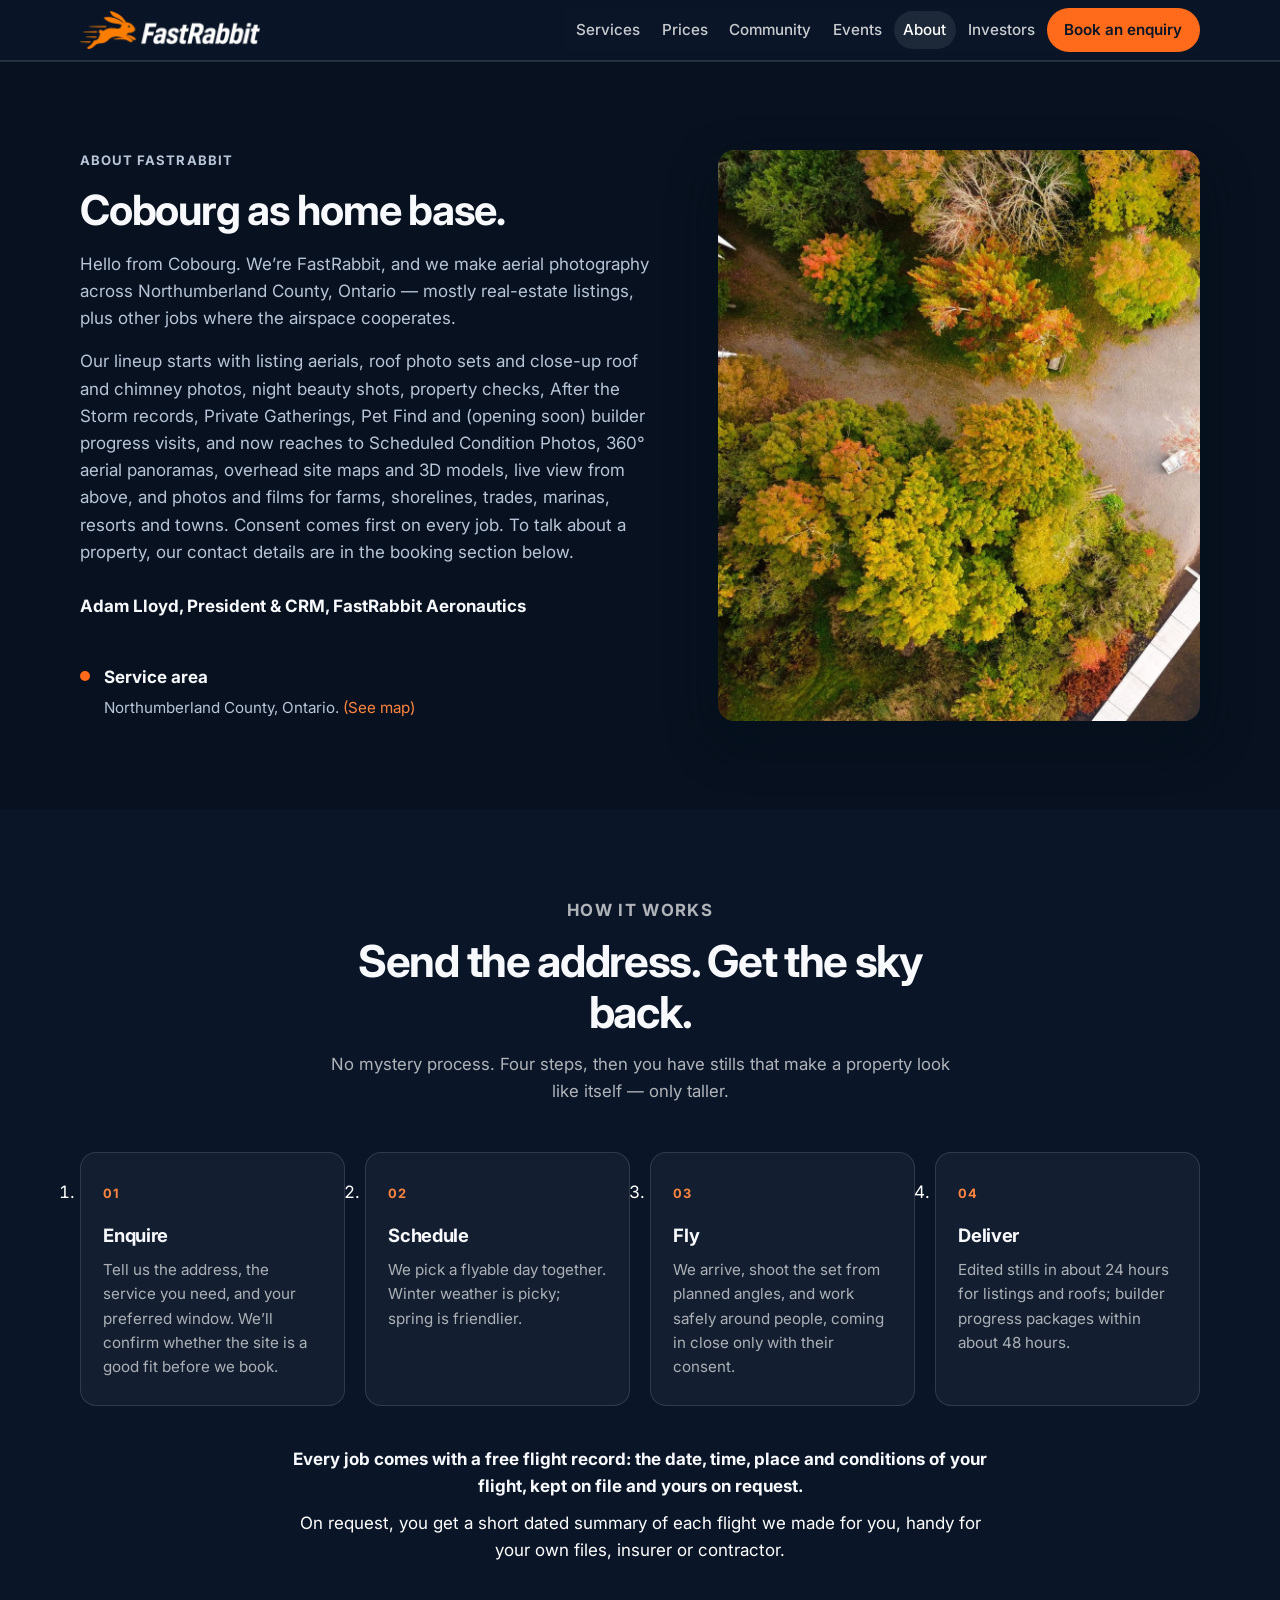
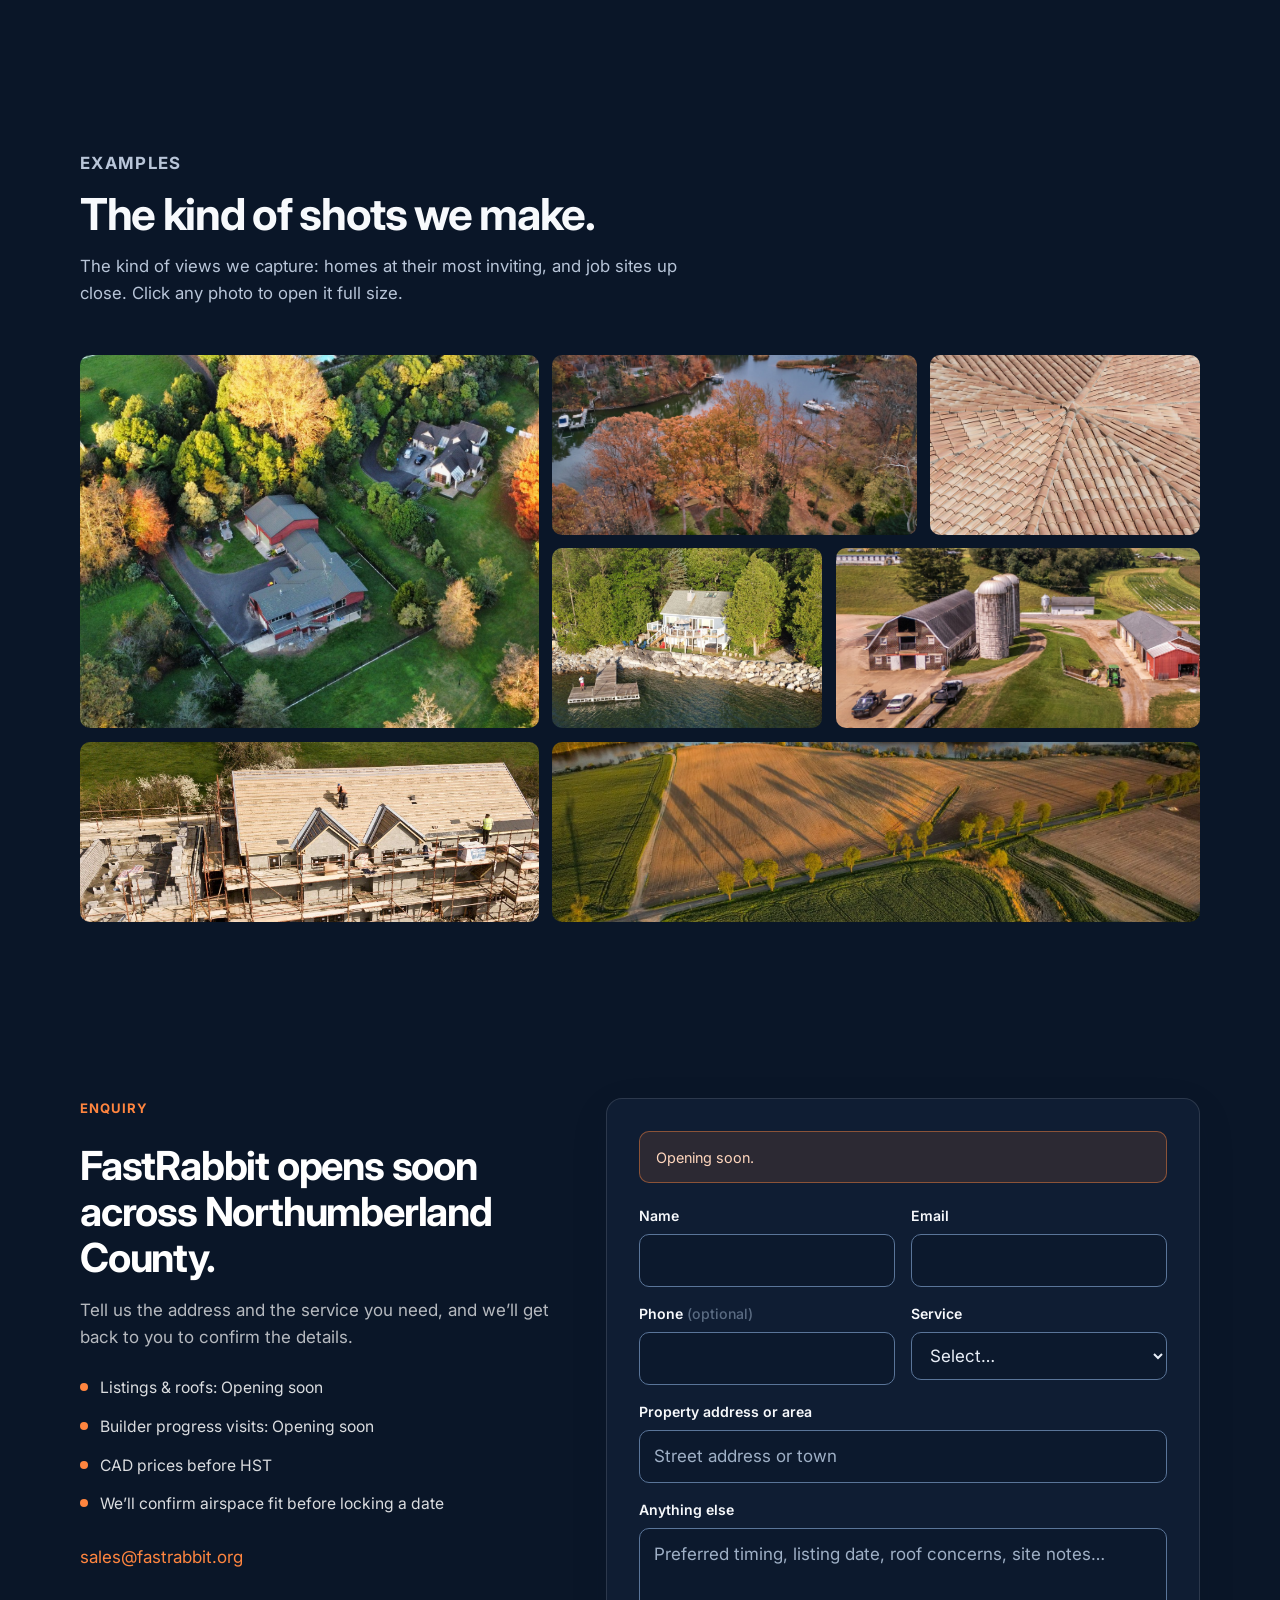
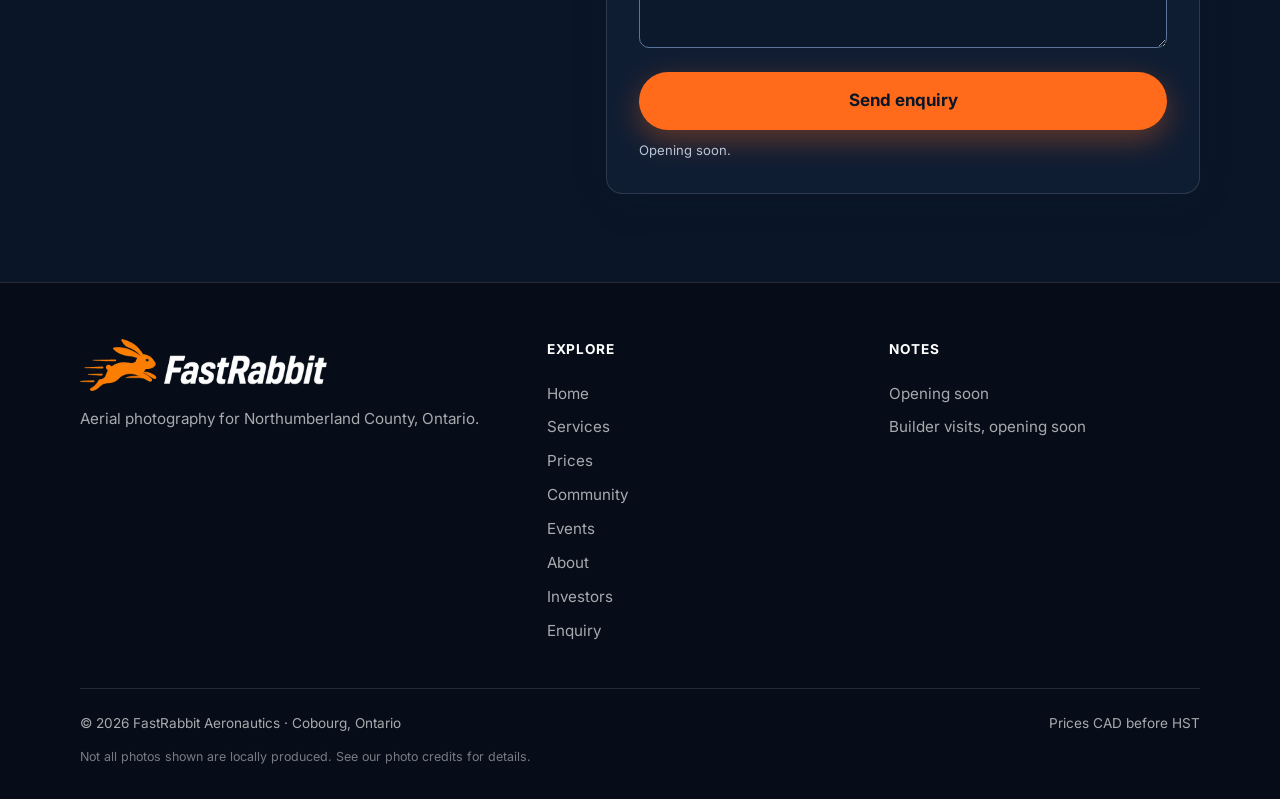
==== commit 3adfd8a8: "FastRabbit website: full-width night-sky banner, lighter service-tile shading, Opening soon, and Pre" ====
--- a/about.html
+++ b/about.html
@@ -48,9 +48,9 @@
             Hello from Cobourg. We’re FastRabbit, and we make aerial photography across Northumberland County, Ontario — mostly real-estate listings, plus other jobs where the airspace cooperates.
           </p>
           <p>
-            Our lineup starts with listing aerials, roof photo sets and close-up roof and chimney photos, night beauty shots, property checks, After the Storm records, Private Gatherings, Pet Find and (from spring 2027) builder progress visits, and now reaches to Scheduled Condition Photos, 360° aerial panoramas, overhead site maps and 3D models, live view from above, and photos and films for farms, shorelines, trades, marinas, resorts and towns. Consent comes first on every job. To talk about a property, our contact details are in the booking section below.
+            Our lineup starts with listing aerials, roof photo sets and close-up roof and chimney photos, night beauty shots, property checks, After the Storm records, Private Gatherings, Pet Find and (opening soon) builder progress visits, and now reaches to Scheduled Condition Photos, 360° aerial panoramas, overhead site maps and 3D models, live view from above, and photos and films for farms, shorelines, trades, marinas, resorts and towns. Consent comes first on every job. To talk about a property, our contact details are in the booking section below.
           </p>
-          <p class="about-signoff"><strong>Adam Lloyd, President &amp; Managing Director, FastRabbit Aeronautics</strong></p>
+          <p class="about-signoff"><strong>Adam Lloyd, President &amp; CRM, FastRabbit Aeronautics</strong></p>
           <div class="about-facts">
             <div class="fact">
               <span class="fact-dot" aria-hidden="true"></span>
@@ -139,13 +139,13 @@
       <div class="container booking-wrap">
         <div class="booking-aside">
           <p class="section-kicker">Enquiry</p>
-          <h2 id="book-heading">Book from January 2027.</h2>
+          <h2 id="book-heading">FastRabbit opens soon across Northumberland County.</h2>
           <p>
             Tell us the address and the service you need, and we’ll get back to you to confirm the details.
           </p>
           <ul class="booking-points">
-            <li>Listings &amp; roofs: earliest January 2027</li>
-            <li>Builder progress visits: from spring 2027</li>
+            <li>Listings &amp; roofs: Opening soon</li>
+            <li>Builder progress visits: Opening soon</li>
             <li>CAD prices before HST</li>
             <li>We’ll confirm airspace fit before locking a date</li>
           </ul>
@@ -155,7 +155,7 @@
         </div>
         <div class="booking-card">
           <div class="form-note" role="note">
-            Online booking opens in early 2027.
+            Opening soon.
           </div>
           <form id="booking-form" action="#" method="post">
             <div class="form-grid">
@@ -241,7 +241,7 @@
               </div>
               <div class="form-field full form-actions">
                 <button class="btn btn-primary" type="submit">Send enquiry</button>
-                <p class="form-disclaimer">Online booking opens in early 2027.</p>
+                <p class="form-disclaimer">Opening soon.</p>
                 <p id="form-status" class="form-disclaimer" hidden role="status" aria-live="polite"></p>
               </div>
             </div>
@@ -273,8 +273,8 @@
         </div>
         <div class="footer-col">
           <h4>Notes</h4>
-          <a href="about.html#book">Booking from Jan 2027</a>
-          <a href="services.html">Builder visits from spring 2027</a>
+          <a href="about.html#book">Opening soon</a>
+          <a href="services.html">Builder visits, opening soon</a>
         </div>
       </div>
       <div class="footer-bottom">
--- a/assets/css/styles.css
+++ b/assets/css/styles.css
@@ -1074,7 +1074,7 @@
   flex-direction: column;
   justify-content: flex-end;
   min-height: 170px;
-  padding: 1.1rem 1.1rem 1rem;
+  padding: 1.1rem 1.1rem 1.55rem;
   border-radius: var(--radius);
   color: #fff;
   text-decoration: none;
@@ -1084,6 +1084,20 @@
   box-shadow: var(--shadow);
   border: 3px solid transparent;
 }
+.group-tile::after {
+  content: "";
+  position: absolute;
+  left: 0;
+  right: 0;
+  bottom: 0;
+  height: 6.1rem;
+  pointer-events: none;
+  z-index: 0;
+  border-radius: 0 0 var(--radius) var(--radius);
+  background: linear-gradient(to top, rgba(8, 18, 38, 0.92) 0%, rgba(8, 18, 38, 0.78) 42%, rgba(8, 18, 38, 0) 100%);
+}
+.group-tile strong,
+.group-tile span { position: relative; z-index: 1; }
 .group-tile strong { font-size: 1.12rem; letter-spacing: -0.01em; line-height: 1.2; }
 .group-tile span { font-size: 0.82rem; opacity: 0.85; margin-top: 0.25rem; }
 .group-tile[aria-selected="true"] { border-color: var(--orange-500); }
@@ -1141,7 +1155,8 @@
 }
 @media (max-width: 640px) {
   .group-tiles { grid-template-columns: repeat(2, 1fr); gap: 0.7rem; }
-  .group-tile { min-height: 120px; padding: 0.85rem; }
+  .group-tile { min-height: 120px; padding: 0.85rem 0.85rem 1.2rem; }
+  .group-tile::after { height: 5.6rem; }
   .group-tile strong { font-size: 1rem; }
   .link-cards { grid-template-columns: 1fr; }
 }
@@ -1325,11 +1340,51 @@
 
 /* ---------- Services lead-in banner ---------- */
 .services-banner { position: relative; overflow: hidden; background: var(--navy-900); color: var(--white); min-height: 420px; display: flex; align-items: flex-end; }
-.services-banner-bg { position: absolute; inset: 0; background: url("../img/banner-cobourg-waterfront.jpg") center 40%/cover no-repeat; }
-.services-banner::after { content: ""; position: absolute; inset: 0; background: linear-gradient(180deg, rgba(10,22,40,0.35) 0%, rgba(10,22,40,0.7) 50%, rgba(6,13,24,0.96) 100%); }
+.services-banner-bg {
+  position: absolute;
+  inset: 0;
+  background-color: var(--navy-900);
+  background-image: url("../img/glow-banner.jpg");
+  background-image: image-set(url("../img/glow-banner.webp") type("image/webp"), url("../img/glow-banner.jpg") type("image/jpeg"));
+  background-position: right 70%;
+  background-size: cover;
+  background-repeat: no-repeat;
+}
+/* Same idea as the hero: darker on the left and along the bottom so the copy reads, while the right stays clearer. */
+.services-banner::after {
+  content: "";
+  position: absolute;
+  inset: 0;
+  background:
+    linear-gradient(90deg, rgba(7, 17, 31, 0.82) 0%, rgba(7, 17, 31, 0.58) 38%, rgba(7, 17, 31, 0.18) 68%, rgba(7, 17, 31, 0.10) 100%),
+    linear-gradient(180deg, rgba(7, 17, 31, 0.20) 0%, rgba(7, 17, 31, 0.08) 40%, rgba(7, 17, 31, 0.72) 100%);
+}
 .services-banner-txt { position: relative; z-index: 1; padding-top: 5rem; padding-bottom: 3rem; }
 .services-banner h2 { color: var(--white); font-size: clamp(2rem, 4.2vw, 3.2rem); line-height: 1.05; letter-spacing: -0.02em; max-width: 820px; margin: 0 0 1rem; }
 .services-banner h2 em { font-style: normal; color: #ff6b1a; }
 .services-banner p { color: #e8eef7; font-size: 1.1rem; line-height: 1.6; max-width: 720px; margin: 0; }
-.services-banner-credit { margin: 0; padding: 0.5rem 1.25rem; background: var(--navy-950); color: #b8c5d8; font-size: 0.75rem; line-height: 1.5; text-align: center; }
-.services-banner-credit a { color: var(--orange-400); }
+@media (max-width: 640px) {
+  /* Overlaying the copy on the photo covers the aircraft at 320/390, so on small screens the copy sits above a full-width image. */
+  .services-banner {
+    min-height: 0;
+    display: flex;
+    flex-direction: column;
+    align-items: stretch;
+  }
+  .services-banner::after { display: none; }
+  .services-banner-txt {
+    order: 1;
+    padding-top: 2.5rem;
+    padding-bottom: 1.5rem;
+  }
+  .services-banner-bg {
+    position: relative;
+    inset: auto;
+    order: 2;
+    width: 100%;
+    min-height: 0;
+    aspect-ratio: 1920 / 1080;
+    background-position: center;
+    background-size: 100% 100%;
+  }
+}
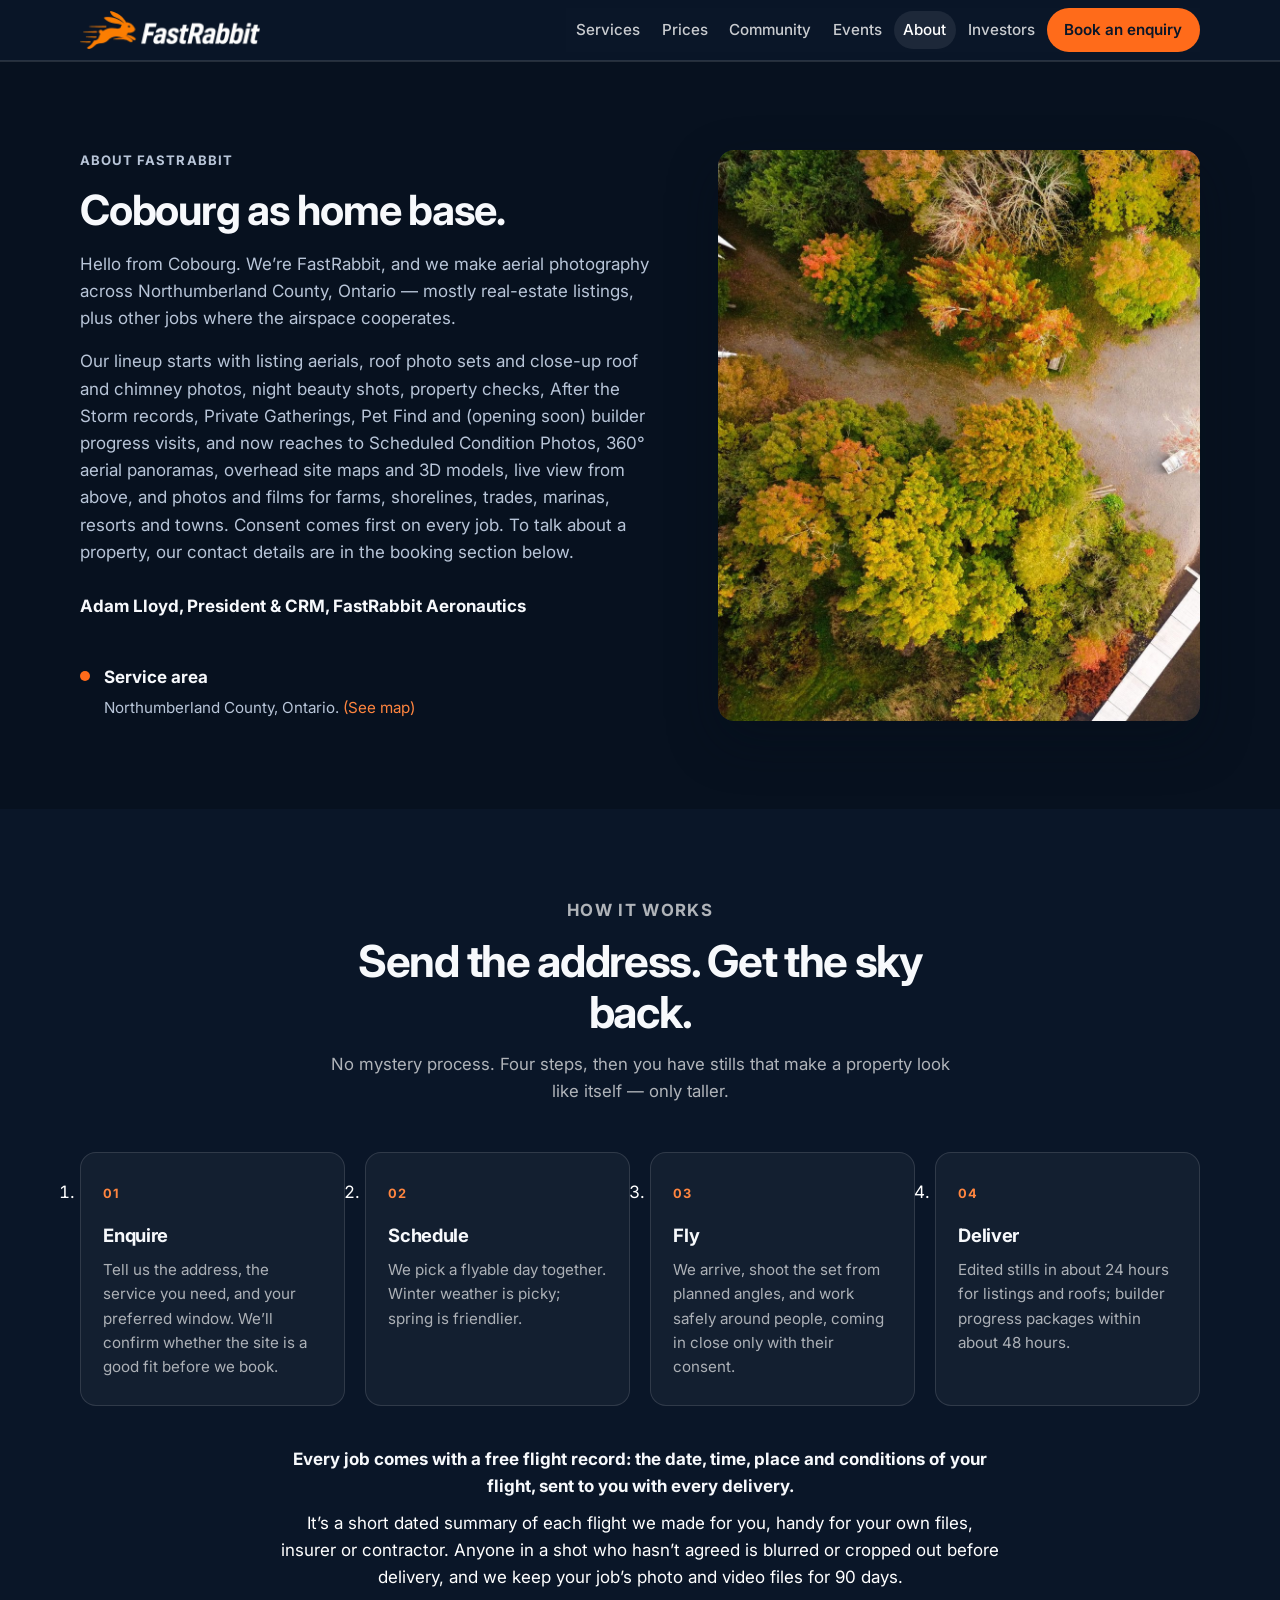
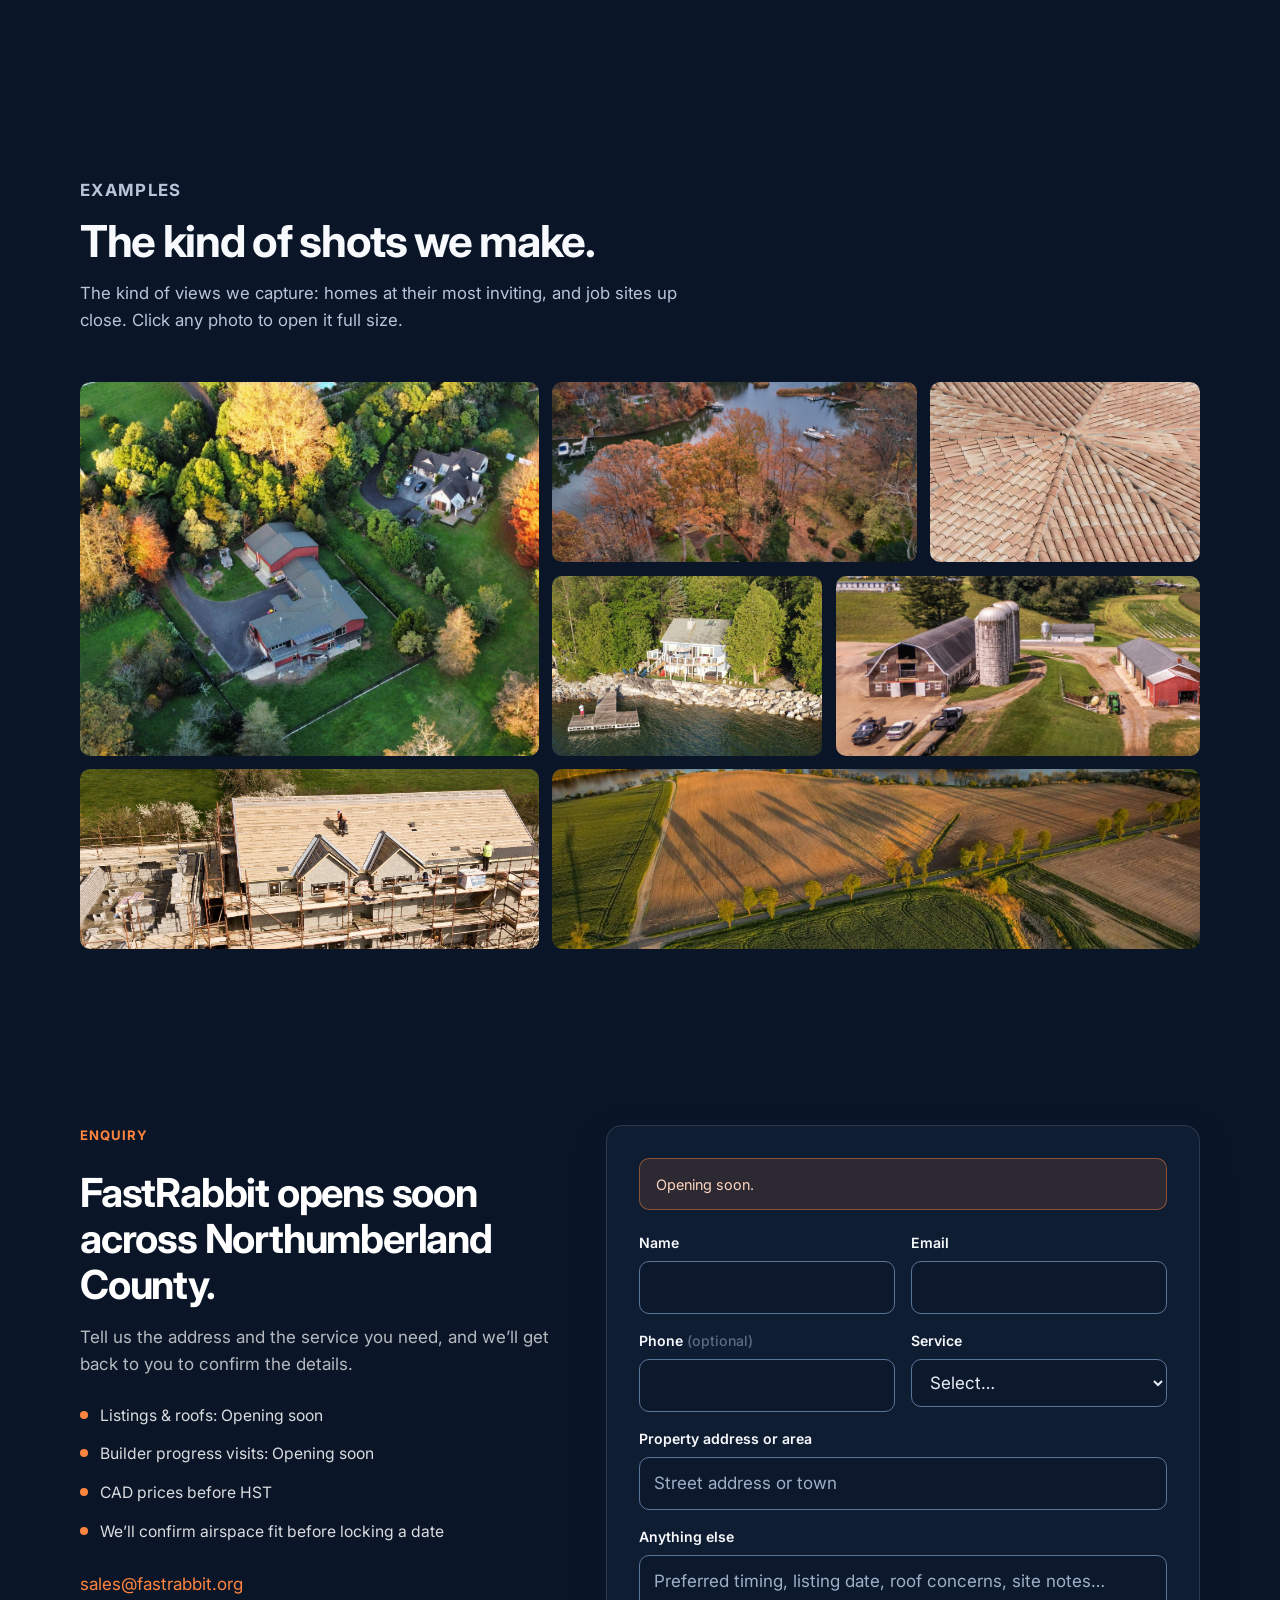
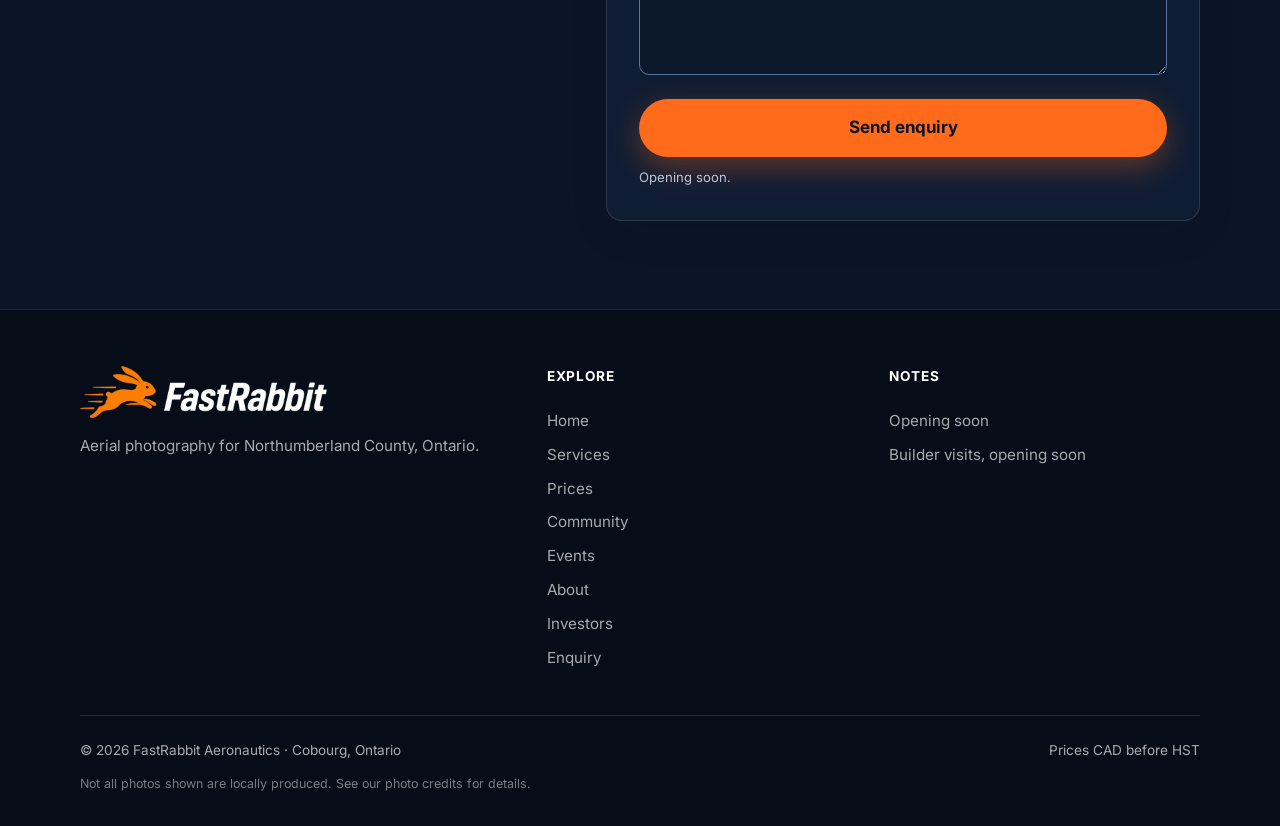
==== commit a5f74f5f: "Preview: flight record sent with every delivery, blur or crop, 90-day files" ====
--- a/about.html
+++ b/about.html
@@ -94,8 +94,8 @@
           </li>
         </ol>
         <div class="flight-record">
-          <p><strong>Every job comes with a free flight record: the date, time, place and conditions of your flight, kept on file and yours on request.</strong></p>
-          <p>On request, you get a short dated summary of each flight we made for you, handy for your own files, insurer or contractor.</p>
+          <p><strong>Every job comes with a free flight record: the date, time, place and conditions of your flight, sent to you with every delivery.</strong></p>
+          <p>It’s a short dated summary of each flight we made for you, handy for your own files, insurer or contractor. Anyone in a shot who hasn’t agreed is blurred or cropped out before delivery, and we keep your job’s photo and video files for 90 days.</p>
         </div>
       </div>
     </section>
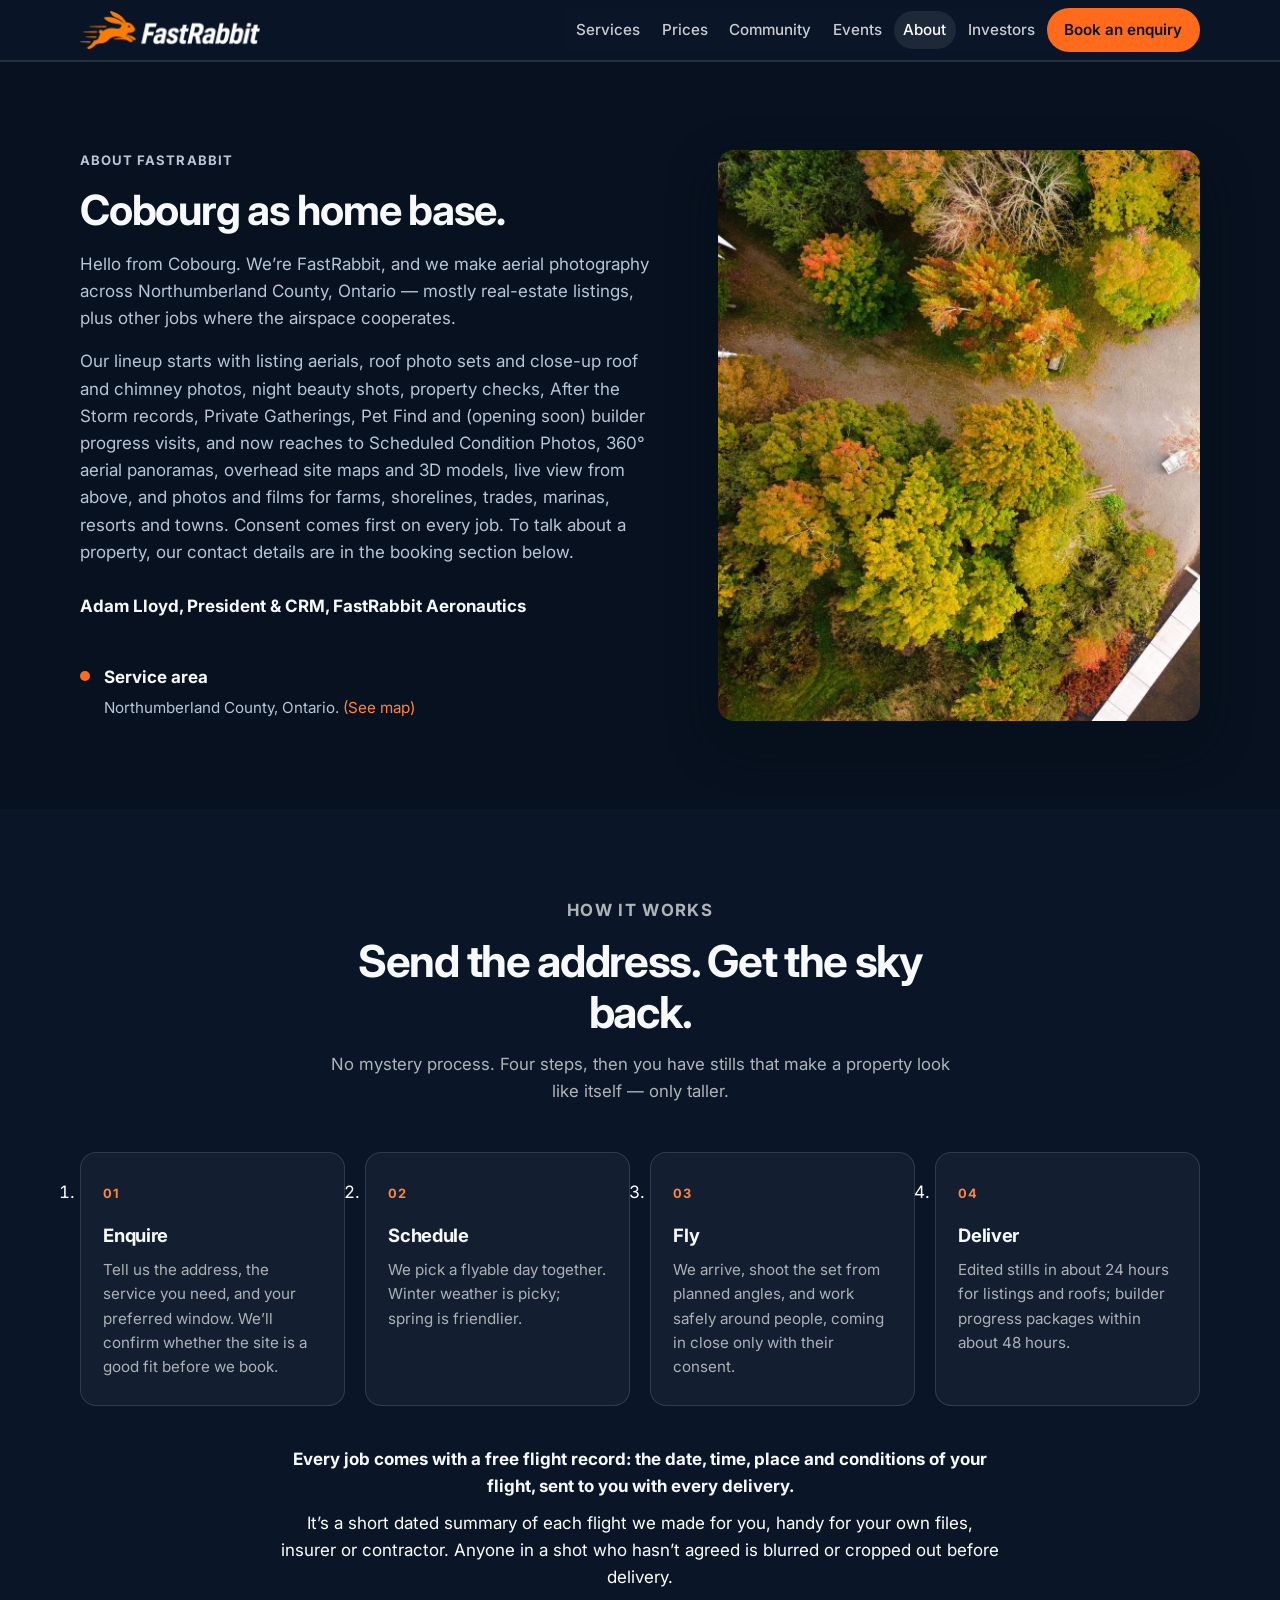
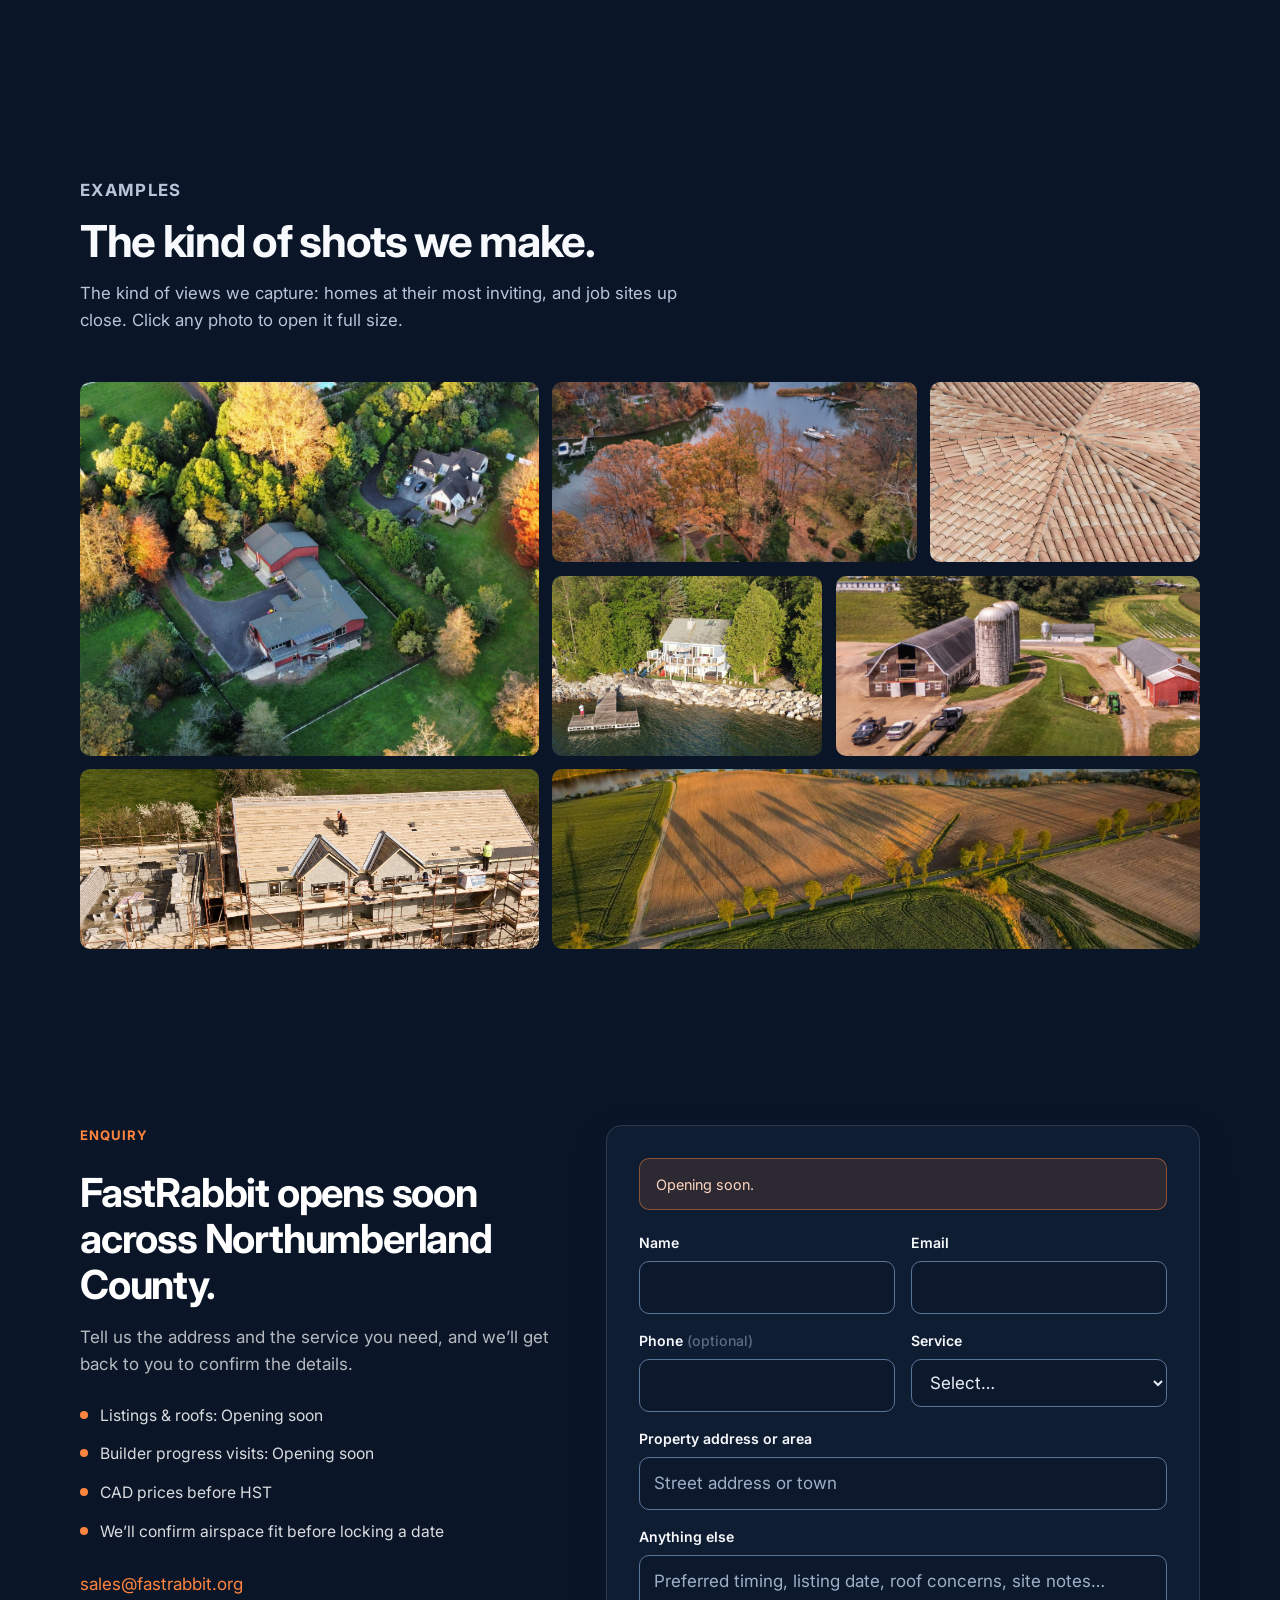
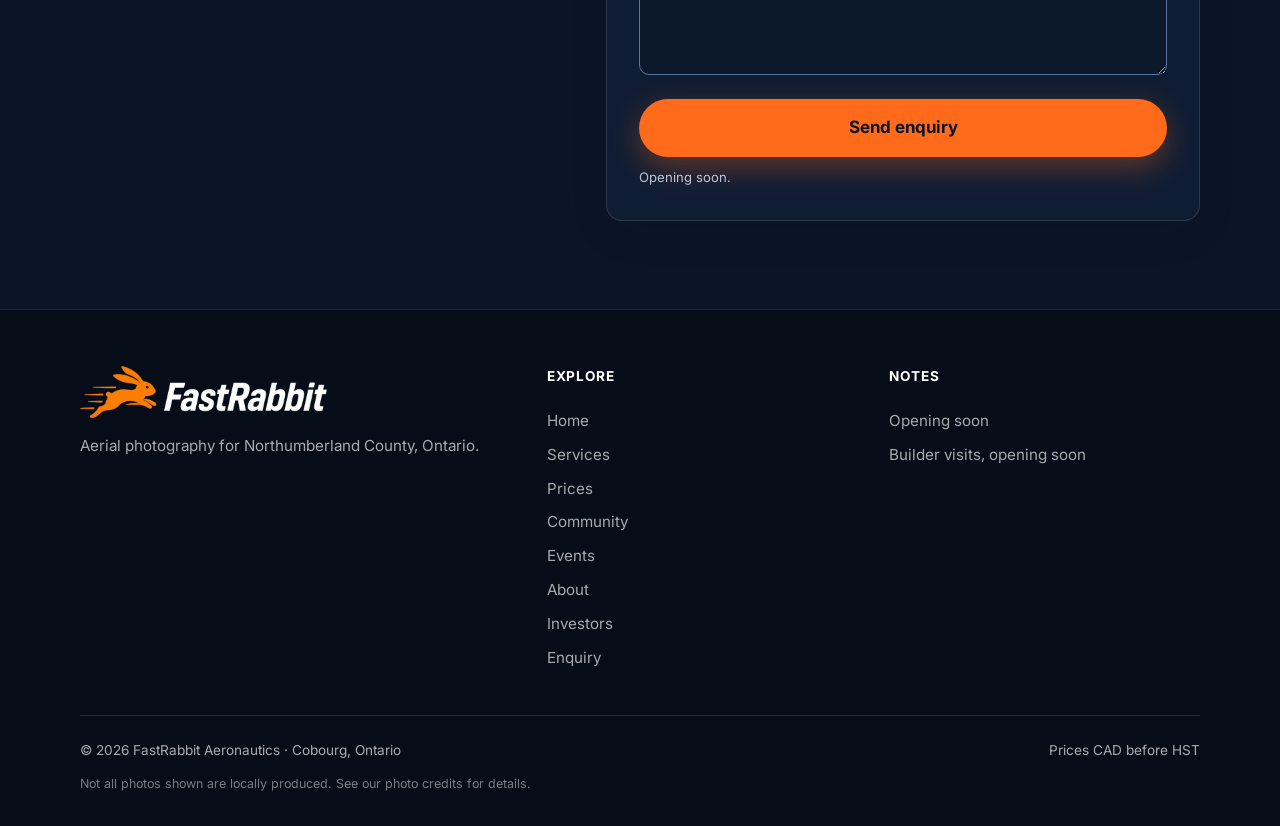
==== commit 4e046081: "FastRabbit website: fitted dark label box on service tiles (no gradient, bigger bottom gap); flight " ====
--- a/about.html
+++ b/about.html
@@ -95,7 +95,7 @@
         </ol>
         <div class="flight-record">
           <p><strong>Every job comes with a free flight record: the date, time, place and conditions of your flight, sent to you with every delivery.</strong></p>
-          <p>It’s a short dated summary of each flight we made for you, handy for your own files, insurer or contractor. Anyone in a shot who hasn’t agreed is blurred or cropped out before delivery, and we keep your job’s photo and video files for 90 days.</p>
+          <p>It’s a short dated summary of each flight we made for you, handy for your own files, insurer or contractor. Anyone in a shot who hasn’t agreed is blurred or cropped out before delivery.</p>
         </div>
       </div>
     </section>
--- a/assets/css/styles.css
+++ b/assets/css/styles.css
@@ -1074,7 +1074,7 @@
   flex-direction: column;
   justify-content: flex-end;
   min-height: 170px;
-  padding: 1.1rem 1.1rem 1.55rem;
+  padding: 1.1rem 1.1rem 3.1rem;
   border-radius: var(--radius);
   color: #fff;
   text-decoration: none;
@@ -1084,22 +1084,17 @@
   box-shadow: var(--shadow);
   border: 3px solid transparent;
 }
-.group-tile::after {
-  content: "";
-  position: absolute;
-  left: 0;
-  right: 0;
-  bottom: 0;
-  height: 6.1rem;
-  pointer-events: none;
-  z-index: 0;
-  border-radius: 0 0 var(--radius) var(--radius);
-  background: linear-gradient(to top, rgba(8, 18, 38, 0.92) 0%, rgba(8, 18, 38, 0.78) 42%, rgba(8, 18, 38, 0) 100%);
-}
-.group-tile strong,
-.group-tile span { position: relative; z-index: 1; }
+/* v2 tile label: a fitted dark box behind only the title and count; the rest of the photo stays clear */
+.group-tile .tile-label {
+  align-self: flex-start;
+  max-width: 100%;
+  padding: 0.5rem 0.75rem 0.55rem;
+  border-radius: 0.65rem;
+  background: rgba(8, 18, 38, 0.82);
+  line-height: 1.25;
+}
 .group-tile strong { font-size: 1.12rem; letter-spacing: -0.01em; line-height: 1.2; }
-.group-tile span { font-size: 0.82rem; opacity: 0.85; margin-top: 0.25rem; }
+.group-tile span { display: block; font-size: 0.82rem; opacity: 0.92; margin-top: 0.25rem; }
 .group-tile[aria-selected="true"] { border-color: var(--orange-500); }
 .group-tile:focus-visible { outline: 3px solid var(--orange-400); outline-offset: 3px; }
 .group-panel { margin: 0 0 2.75rem; scroll-margin-top: 90px; }
@@ -1155,10 +1150,16 @@
 }
 @media (max-width: 640px) {
   .group-tiles { grid-template-columns: repeat(2, 1fr); gap: 0.7rem; }
-  .group-tile { min-height: 120px; padding: 0.85rem 0.85rem 1.2rem; }
-  .group-tile::after { height: 5.6rem; }
+  .group-tile { min-height: 120px; padding: 0.85rem 0.85rem 2.5rem; }
+  .group-tile .tile-label { padding: 0.4rem 0.6rem 0.45rem; border-radius: 0.55rem; }
   .group-tile strong { font-size: 1rem; }
   .link-cards { grid-template-columns: 1fr; }
+}
+@media (max-width: 360px) {
+  .group-tile { padding-left: 0.5rem; padding-right: 0.5rem; border-width: 2px; }
+  .group-tile .tile-label { padding: 0.35rem 0.45rem 0.4rem; }
+  .group-tile strong { font-size: 0.92rem; letter-spacing: -0.015em; }
+  .group-tile span { font-size: 0.78rem; }
 }
 
 /* —— v14 colour: whole site on the nav navy (#0a1628) —— */
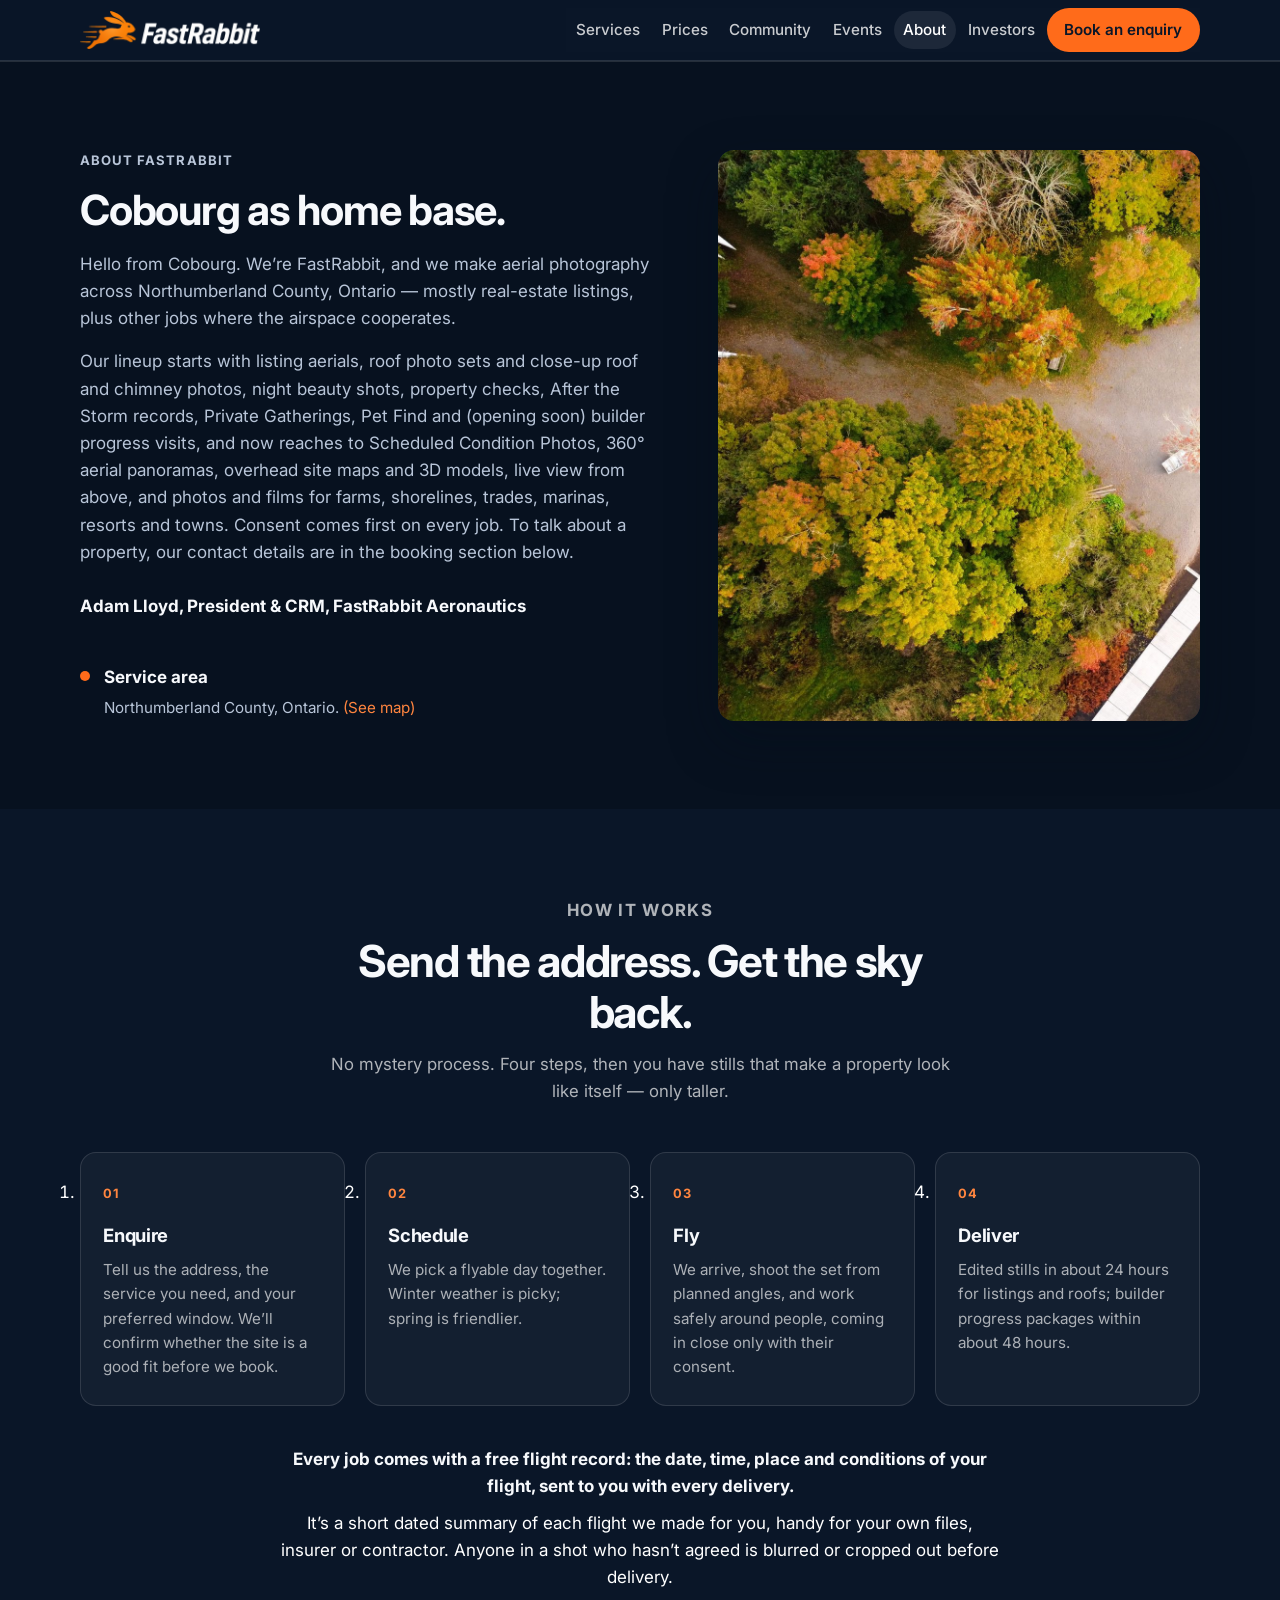
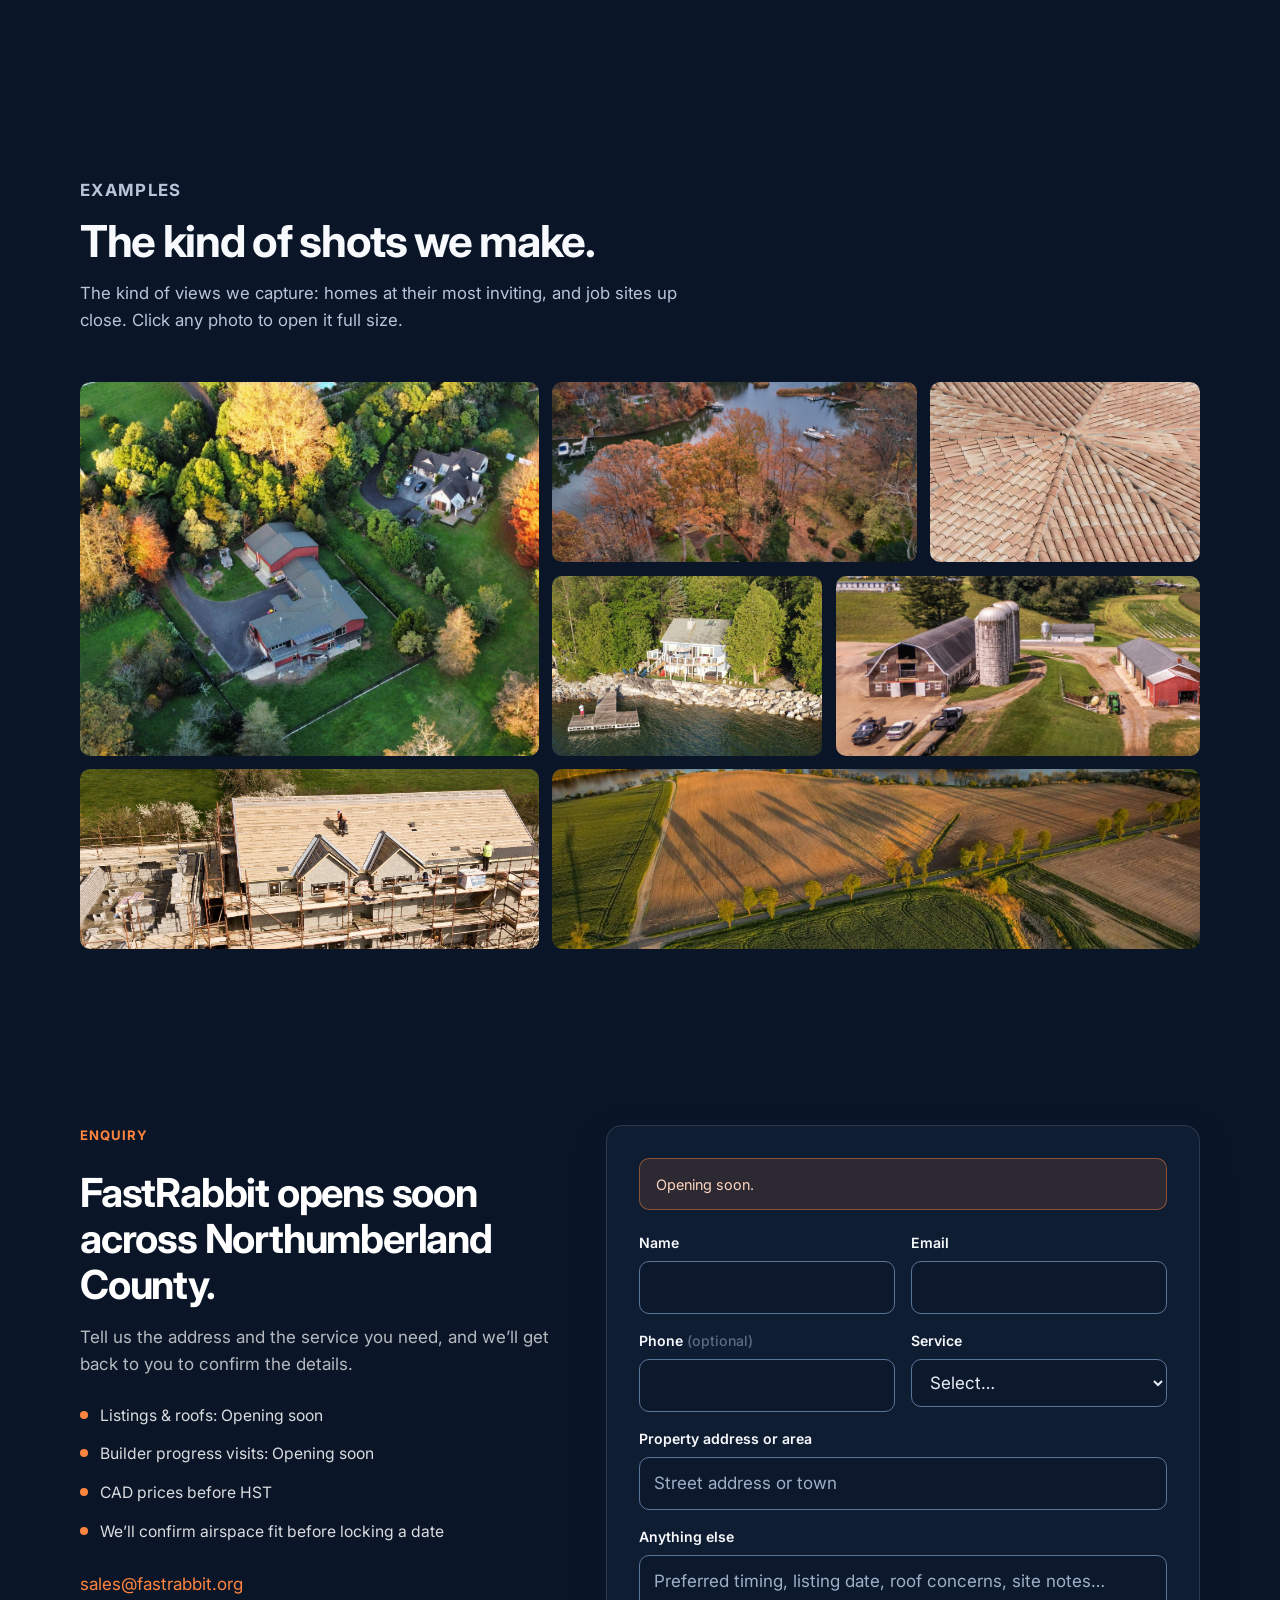
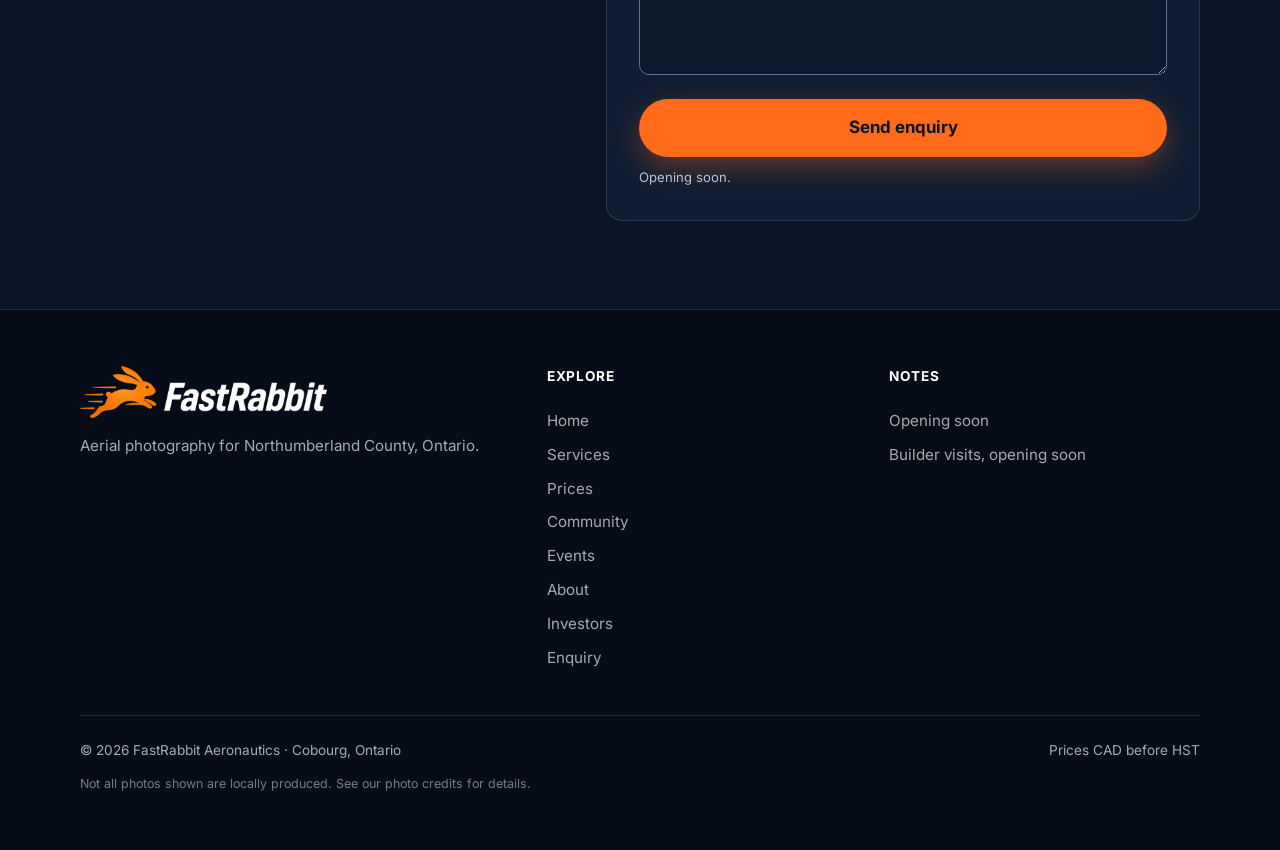
==== commit 11c8c8f3: "Preview: soft shading on the page rabbits and the header and footer logo rabbit Same #FB7E02 orange " ====
--- a/about.html
+++ b/about.html
@@ -22,7 +22,7 @@
   <header class="site-header">
     <div class="container nav">
                   <a class="logo" href="index.html" aria-label="FastRabbit home">
-        <img class="logo-banner" src="assets/img/logo.png" srcset="assets/img/logo.png 1x, assets/img/logo@2x.png 2x" width="220" height="45" alt="FastRabbit">
+        <img class="logo-banner" src="assets/img/logo-shaded.png" srcset="assets/img/logo-shaded.png 1x, assets/img/logo-shaded@2x.png 2x" width="220" height="45" alt="FastRabbit">
       </a>
       <button class="nav-toggle" type="button" aria-expanded="false" aria-controls="primary-nav" aria-label="Menu">Menu</button>
       <nav id="primary-nav" class="nav-links" aria-label="Primary">
@@ -256,7 +256,7 @@
       <div class="footer-grid">
         <div class="footer-brand">
                               <a class="logo" href="index.html">
-            <img class="logo-banner" src="assets/img/logo.png" srcset="assets/img/logo.png 1x, assets/img/logo@2x.png 2x" width="260" height="54" alt="FastRabbit">
+            <img class="logo-banner" src="assets/img/logo-shaded.png" srcset="assets/img/logo-shaded.png 1x, assets/img/logo-shaded@2x.png 2x" width="260" height="54" alt="FastRabbit">
           </a>
           <p>Aerial photography for Northumberland County, Ontario.</p>
         </div>
--- a/assets/css/styles.css
+++ b/assets/css/styles.css
@@ -204,7 +204,7 @@
   width: 100%;
   height: 100%;
   object-fit: cover;
-  object-position: 58% 42%;
+  object-position: 64% 42%;
   display: block;
 }
 
@@ -1074,27 +1074,20 @@
   flex-direction: column;
   justify-content: flex-end;
   min-height: 170px;
-  padding: 1.1rem 1.1rem 3.1rem;
+  padding: 1.1rem 1.1rem 1.6rem;
   border-radius: var(--radius);
   color: #fff;
   text-decoration: none;
   background-color: var(--navy-800);
   background-size: cover;
   background-position: center;
+  background-repeat: no-repeat;
+  background-origin: border-box;
   box-shadow: var(--shadow);
   border: 3px solid transparent;
 }
-/* v2 tile label: a fitted dark box behind only the title and count; the rest of the photo stays clear */
-.group-tile .tile-label {
-  align-self: flex-start;
-  max-width: 100%;
-  padding: 0.5rem 0.75rem 0.55rem;
-  border-radius: 0.65rem;
-  background: rgba(8, 18, 38, 0.82);
-  line-height: 1.25;
-}
 .group-tile strong { font-size: 1.12rem; letter-spacing: -0.01em; line-height: 1.2; }
-.group-tile span { display: block; font-size: 0.82rem; opacity: 0.92; margin-top: 0.25rem; }
+.group-tile span { font-size: 0.82rem; opacity: 0.85; margin-top: 0.25rem; }
 .group-tile[aria-selected="true"] { border-color: var(--orange-500); }
 .group-tile:focus-visible { outline: 3px solid var(--orange-400); outline-offset: 3px; }
 .group-panel { margin: 0 0 2.75rem; scroll-margin-top: 90px; }
@@ -1150,16 +1143,9 @@
 }
 @media (max-width: 640px) {
   .group-tiles { grid-template-columns: repeat(2, 1fr); gap: 0.7rem; }
-  .group-tile { min-height: 120px; padding: 0.85rem 0.85rem 2.5rem; }
-  .group-tile .tile-label { padding: 0.4rem 0.6rem 0.45rem; border-radius: 0.55rem; }
+  .group-tile { min-height: 120px; padding: 0.85rem 0.85rem 1.3rem; }
   .group-tile strong { font-size: 1rem; }
   .link-cards { grid-template-columns: 1fr; }
-}
-@media (max-width: 360px) {
-  .group-tile { padding-left: 0.5rem; padding-right: 0.5rem; border-width: 2px; }
-  .group-tile .tile-label { padding: 0.35rem 0.45rem 0.4rem; }
-  .group-tile strong { font-size: 0.92rem; letter-spacing: -0.015em; }
-  .group-tile span { font-size: 0.78rem; }
 }
 
 /* —— v14 colour: whole site on the nav navy (#0a1628) —— */
--- a/assets/css/split.css
+++ b/assets/css/split.css
@@ -30,11 +30,8 @@
 details.svc-group { border-bottom: 1px solid rgba(255,255,255,0.08); }
 details.svc-group > summary { list-style: none; cursor: pointer; display: block; }
 details.svc-group > summary::-webkit-details-marker { display: none; }
-details.svc-group > summary .container { position: relative; padding-right: 3.5rem; }
-.svc-group-cue { position: absolute; right: 1rem; top: 50%; width: 2.25rem; height: 2.25rem; margin-top: -1.125rem; border-radius: 50%; border: 2px solid currentColor; opacity: 0.85; }
-.svc-group-cue::before, .svc-group-cue::after { content: ""; position: absolute; left: 50%; top: 50%; width: 0.9rem; height: 2px; margin: -1px 0 0 -0.45rem; background: currentColor; }
-.svc-group-cue::after { transform: rotate(90deg); transition: transform .2s; }
-details[open] > summary .svc-group-cue::after { transform: rotate(0deg); }
+details.svc-group > summary .container { position: relative; }
+/* group cue: see "Services branch" at the end of this file (three orange dots, 21 Nov 2026) */
 details.svc-group > summary:focus-visible { outline: 3px solid #ff853f; outline-offset: -3px; }
 details.svc-group > summary.group-band { padding-top: 2rem; padding-bottom: 2rem; }
 .group-tools { display: flex; justify-content: flex-end; margin-bottom: 0.75rem; }
@@ -98,11 +95,12 @@
 
 /* —— Lighter hero fade and phone fit (12 Nov 2026, 8:43 PM) —— */
 /* Old fade (v14): 90deg 0.92 / 0.80 / 0.62 / 0.70 and 180deg 0.45 / 0.20 / 0.85.
-   New fade: about 28% less opacity, so the hero animation is easier to see. */
+   12 Nov fade: about 28% less opacity: 90deg 0.66 / 0.58 / 0.45 / 0.50 and 180deg 0.32 / 0.14 / 0.61.
+   21 Nov fade (below): about 25% less again, so the cottage, trees and water read through. */
 .hero-art::after {
   background:
-    linear-gradient(90deg, rgba(10, 22, 40, 0.66) 0%, rgba(10, 22, 40, 0.58) 40%, rgba(10, 22, 40, 0.45) 70%, rgba(10, 22, 40, 0.50) 100%),
-    linear-gradient(180deg, rgba(10, 22, 40, 0.32) 0%, rgba(10, 22, 40, 0.14) 40%, rgba(10, 22, 40, 0.61) 100%);
+    linear-gradient(90deg, rgba(10, 22, 40, 0.50) 0%, rgba(10, 22, 40, 0.44) 40%, rgba(10, 22, 40, 0.34) 70%, rgba(10, 22, 40, 0.38) 100%),
+    linear-gradient(180deg, rgba(10, 22, 40, 0.24) 0%, rgba(10, 22, 40, 0.11) 40%, rgba(10, 22, 40, 0.46) 100%);
 }
 /* Phones: smaller in-flow animation after the lead, before the buttons. Desktop unchanged. */
 @media (min-width: 720px) {
@@ -184,3 +182,153 @@
   .site-header .logo img,
   .site-header .logo-banner { height: 32px; max-width: min(188px, 56vw); }
 }
+
+
+/* Home Community intro: same look as the Community page opening, fitted under the hero. */
+.home-community { padding-top: 2.25rem; padding-bottom: 2.25rem; }
+.home-community .community-intro { margin-bottom: 0; }
+@media (max-width: 720px) {
+  .home-community { padding-top: 1.75rem; padding-bottom: 1.75rem; }
+}
+
+
+/* Hero: no stat row. Drop the tall min-height, close the gap under the buttons, and keep the tightened bottom padding so the banner hugs the content. Image, fade and copy are unchanged. */
+.hero { min-height: 0; }
+.hero-actions { margin-bottom: 0; }
+.hero-content { padding-bottom: 2.75rem; }
+@media (max-width: 720px) {
+  .hero-content { padding-bottom: 2.25rem; }
+}
+
+/* —— Hero (21 Nov 2026): enhanced photo, cottage and window kept in view on phones —— */
+/* Desktop object-position is in styles.css (.hero-art img). Phones (360–390 px wide) need the frame
+   pushed further right so the cottage and its window sit inside the screen, not past the edge, and the
+   photo drawn 30% taller (top-anchored) so the window lands just under the intro text, beside the drone. */
+@media (max-width: 720px) {
+  .hero-art img { height: 130%; object-position: 66% 0%; }
+}
+/* the lighter fade lets more photo through, so the orange words get a slightly wider dark halo */
+.hero h1 span { text-shadow: 0 1px 2px rgba(7, 17, 31, 0.9), 0 2px 16px rgba(7, 17, 31, 0.6), 0 0 28px rgba(7, 17, 31, 0.5); }
+
+/* —— Quiet rabbits (21 Nov 2026): three small logo-style rabbits, grazing, sniffing and sleeping —— */
+.rabbit-quiet { position: absolute; z-index: 1; display: block; pointer-events: none; line-height: 0; }
+.rabbit-quiet img { display: block; width: 100%; height: auto; filter: drop-shadow(0 1px 2px rgba(0,0,0,0.45)); }
+/* grazer: hero, bottom-left, in the padding under the buttons */
+.rabbit-graze { left: max(10px, calc((100% - min(100% - 2.5rem, var(--max, 1120px))) / 2)); bottom: 6px; width: 48px; }
+.rabbit-graze img { transform-origin: 18% 92%; animation: rabbit-graze 6s ease-in-out infinite; }
+@keyframes rabbit-graze {
+  0%, 62%, 100% { transform: rotate(0deg); }
+  70%           { transform: rotate(4deg); }
+  76%           { transform: rotate(1.5deg); }
+  82%           { transform: rotate(4deg); }
+  90%           { transform: rotate(0deg); }
+}
+/* sniffer: top-right edge of the home highlights section, in its top padding */
+.home-highlights { position: relative; }
+.rabbit-sniff { right: max(12px, calc((100% - min(100% - 2.5rem, var(--max, 1120px))) / 2)); top: 10px; width: 27px; }
+.rabbit-sniff img { transform-origin: 40% 100%; animation: rabbit-sniff 4.5s ease-in-out infinite; }
+@keyframes rabbit-sniff {
+  0%, 80%, 100% { transform: rotate(0deg) translateY(0); }
+  84%           { transform: rotate(-2deg) translateY(-1px); }
+  88%           { transform: rotate(0.5deg) translateY(0); }
+  92%           { transform: rotate(-2deg) translateY(-1px); }
+}
+/* sleeper: bottom-right corner of the footer, under the fine print */
+.site-footer { position: relative; padding-bottom: 3.5rem; }
+.rabbit-sleep { right: max(12px, calc((100% - min(100% - 2.5rem, var(--max, 1120px))) / 2)); bottom: 12px; width: 52px; }
+.rabbit-sleep img { transform-origin: 50% 100%; animation: rabbit-breathe 4.6s ease-in-out infinite; }
+@keyframes rabbit-breathe {
+  0%, 100% { transform: scale(1, 1); }
+  50%      { transform: scale(1.02, 1.045); }
+}
+@media (max-width: 720px) {
+  .rabbit-graze { width: 42px; bottom: 4px; }
+  .rabbit-sleep { width: 46px; }
+}
+@media (prefers-reduced-motion: reduce) {
+  .rabbit-quiet img { animation: none; }
+}
+
+/* —— Services branch (21 Nov 2026): three orange dots when closed; a dotted branch with a leaf tick per item when open —— */
+.svc-group-cue { display: none; }
+details.svc-group > summary h2::after, details.price-group > summary > span:first-child::after {
+  content: ""; display: inline-block; vertical-align: middle; width: 34px; height: 10px; margin: -0.12em 0 0 0.6rem;
+  background: radial-gradient(circle, #ff6b1a 0 3.2px, transparent 3.8px) 0 50% / 12px 10px repeat-x;
+  transform-origin: 50% 50%; transition: transform .25s ease;
+}
+details.svc-group:not([open]) > summary:hover h2::after,
+details.svc-group:not([open]) > summary:focus-visible h2::after,
+details.price-group:not([open]) > summary:hover > span:first-child::after,
+details.price-group:not([open]) > summary:focus-visible > span:first-child::after { transform: translateX(4px); }
+details.svc-group[open] > summary h2::after,
+details.price-group[open] > summary > span:first-child::after { transform: rotate(90deg); }
+details.price-group > summary { list-style: none; }
+details.price-group > summary::-webkit-details-marker { display: none; }
+
+details.svc-group > summary { position: relative; }
+/* geometry: --gut is the page gutter, --bx the line's left edge just inside it, --pad extra room on narrow screens */
+details.svc-group {
+  --gut: calc((100% - min(100% - 2.5rem, var(--max, 1120px))) / 2);
+  --pad: 0px;
+  --bx: max(6px, calc(var(--gut) - 22px));
+}
+@media (max-width: 1180px) {
+  details.svc-group { --pad: 0.75rem; }
+  details.svc-group > summary .container, details.svc-group > section > .container { padding-left: var(--pad); }
+}
+details.svc-group[open] > summary::after, details.svc-group[open] > section.service-detail::before, details.price-group[open] .pricing-table-wrap::before {
+  content: ""; position: absolute; width: 6px;
+  background: radial-gradient(circle, #ff6b1a 0 2.4px, transparent 2.9px) 50% 0 / 6px 10px repeat-y;
+}
+details.svc-group[open] > summary::before, details.svc-group[open] > section.service-detail::after, details.price-group[open] tbody td:first-child::before {
+  content: ""; position: absolute; height: 6px;
+  background: radial-gradient(circle, #ff6b1a 0 2.4px, transparent 2.9px) 0 50% / 9px 6px repeat-x;
+}
+/* root: a tick to the group heading (groups.js sets --root to the heading's middle), then the stem down */
+details.svc-group[open] > summary::after { left: var(--bx); top: calc(var(--root, 55%) - 3px); bottom: 0; }
+details.svc-group[open] > summary::before { left: calc(var(--bx) + 7px); top: calc(var(--root, 55%) - 3px); width: calc(var(--gut) + var(--pad) - var(--bx) - 10px); }
+/* leaves: the line runs down each service, with a tick to its first label; it stops at the last one */
+details.svc-group[open] > section { position: relative; }
+details.svc-group[open] > section.service-detail::before { left: var(--bx); top: 0; bottom: 0; }
+details.svc-group[open] > section.service-detail:nth-last-of-type(2)::before { bottom: auto; height: calc(3.5rem + 16px); }
+details.svc-group[open] > section.service-detail::after { left: calc(var(--bx) + 7px); top: calc(3.5rem + 13px); width: calc(var(--gut) + var(--pad) - var(--bx) - 10px); }
+@media (max-width: 720px) {
+  details.svc-group[open] > section.service-detail::after { top: calc(4rem + 13px); }
+  details.svc-group[open] > section.service-detail:nth-last-of-type(2)::before { height: calc(4rem + 16px); }
+}
+
+/* prices: the same branch down the left of the open table, a tick to each row */
+details.price-group[open] .pricing-table-wrap { position: relative; padding-left: 1.4rem; }
+details.price-group[open] .pricing-table-wrap::before { left: 0.45rem; top: 0; bottom: 1.6rem; }
+details.price-group[open] tbody td:first-child { position: relative; }
+details.price-group[open] tbody td:first-child::before { left: calc(-0.95rem + 7px); width: calc(2.1rem - 11px); top: 1.2rem; }
+@media (max-width: 560px) {
+  details.price-group[open] tbody td:first-child::before { left: calc(-1.85rem + 7px); width: calc(1.85rem - 11px); top: 0.5rem; }
+}
+
+/* the dots form fast and in order when a group opens (groups.js adds .branch-in and numbers items with --i) */
+details.branch-in > summary::before { animation: branch-leaf 80ms steps(2, end) both; }
+details.branch-in > summary::after { animation: branch-down 110ms steps(4, end) both; animation-delay: 60ms; }
+details.branch-in > section.service-detail::before { animation: branch-down 170ms steps(9, end) both; animation-delay: calc(140ms + var(--i, 0) * 28ms); }
+details.branch-in > section.service-detail::after { animation: branch-leaf 80ms steps(3, end) both; animation-delay: calc(190ms + var(--i, 0) * 28ms); }
+details.branch-in .pricing-table-wrap::before { animation: branch-down 300ms steps(16, end) both; animation-delay: 40ms; }
+details.branch-in tbody td:first-child::before { animation: branch-leaf 80ms steps(3, end) both; animation-delay: calc(80ms + var(--i, 0) * 30ms); }
+@keyframes branch-down { from { clip-path: inset(0 0 100% 0); } to { clip-path: inset(0 0 0 0); } }
+@keyframes branch-leaf { from { clip-path: inset(0 100% 0 0); } to { clip-path: inset(0 0 0 0); } }
+@media (prefers-reduced-motion: reduce) {
+  details.branch-in > summary::before, details.branch-in > summary::after,
+  details.branch-in > section.service-detail::before, details.branch-in > section.service-detail::after,
+  details.branch-in .pricing-table-wrap::before, details.branch-in tbody td:first-child::before { animation: none; }
+  details.svc-group > summary h2::after, details.price-group > summary > span:first-child::after { transition: none; }
+}
+
+/* —— Home link cards with art (21 Nov 2026, 7:18 PM): 16:9 picture across the top of each card —— */
+.link-card.has-art { overflow: hidden; }
+.card-art { display: block; margin: -1.15rem -1.25rem 0.55rem; aspect-ratio: 16 / 9; background: #12233d; overflow: hidden; }
+.card-art img { display: block; width: 100%; height: 100%; object-fit: cover; object-position: 50% 50%; transition: transform .35s ease; }
+.card-art-prices img { object-position: 50% 30%; }
+.card-art-community img { object-position: 40% 55%; }
+.card-art-about img { object-position: 50% 45%; }
+.card-art-investors img { object-position: 55% 45%; }
+.link-card.has-art:hover .card-art img, .link-card.has-art:focus-visible .card-art img { transform: scale(1.03); }
+@media (prefers-reduced-motion: reduce) { .card-art img { transition: none; } .link-card.has-art:hover .card-art img { transform: none; } }
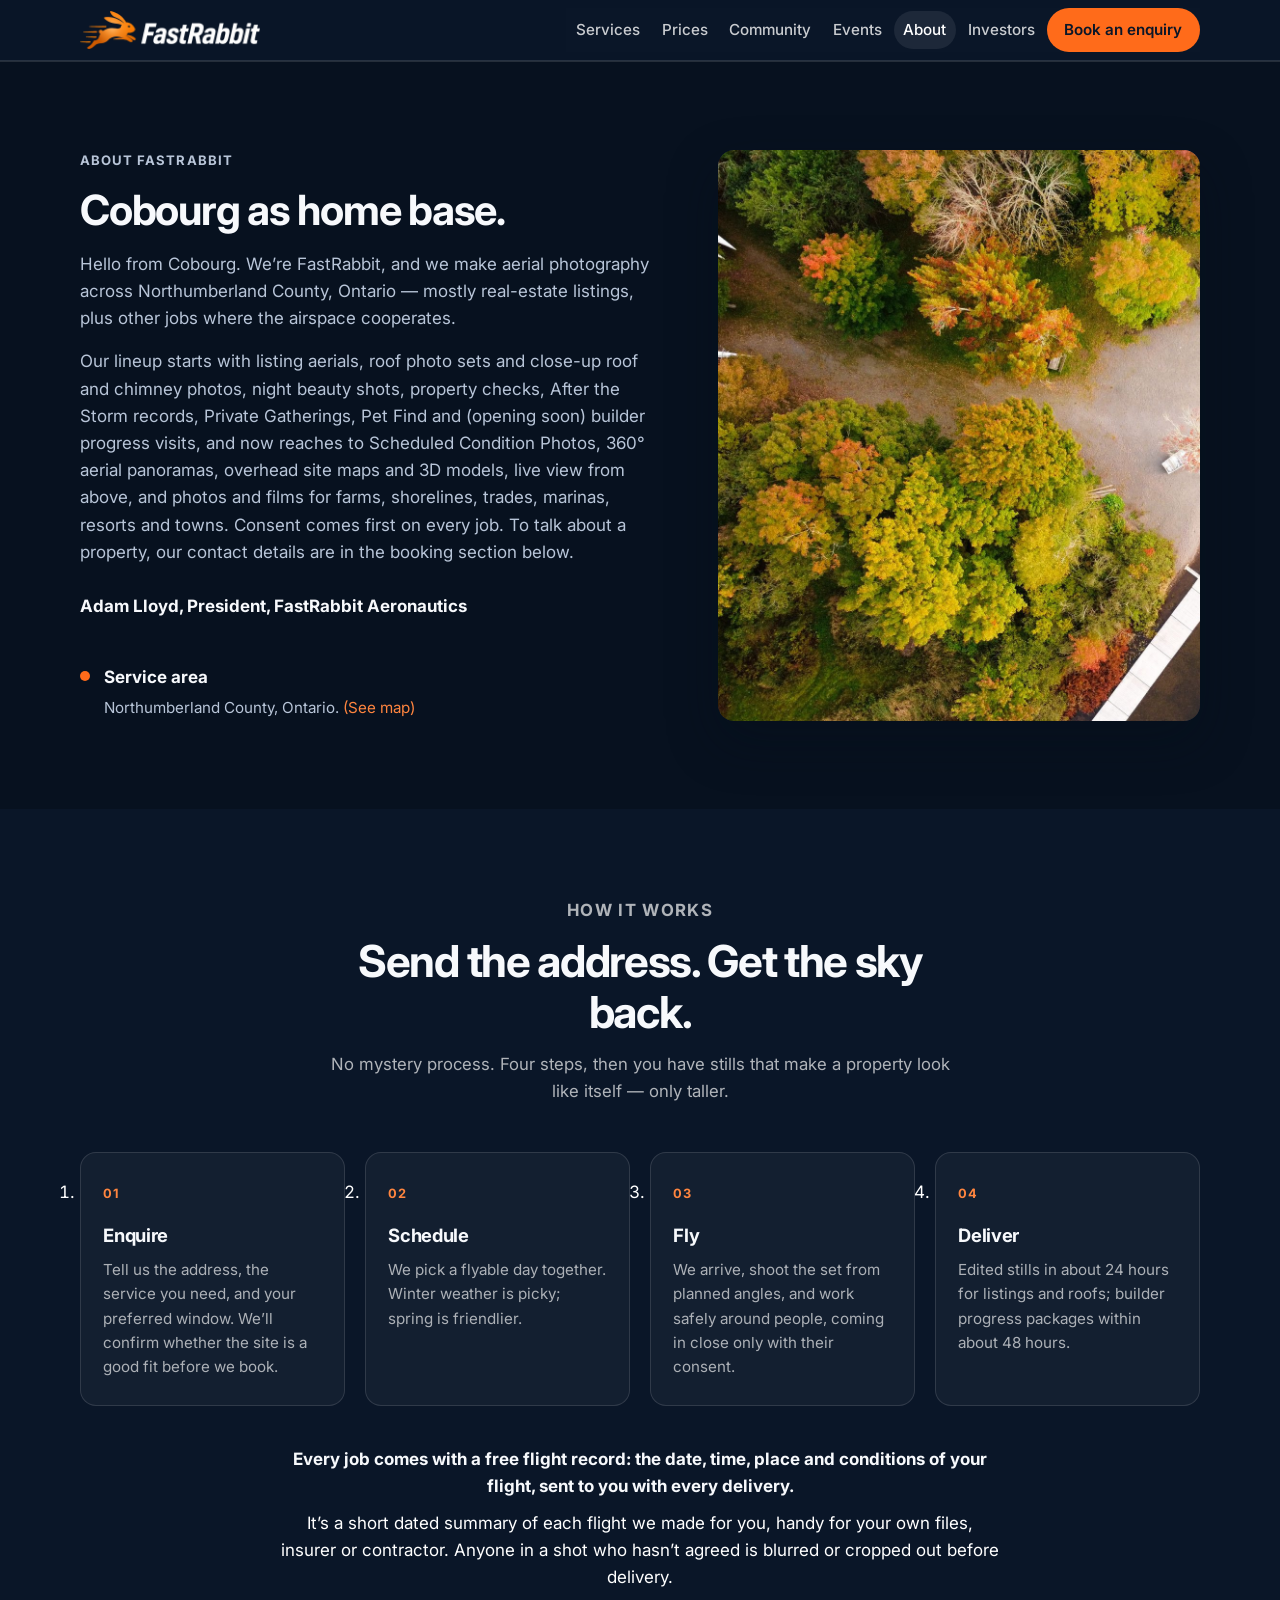
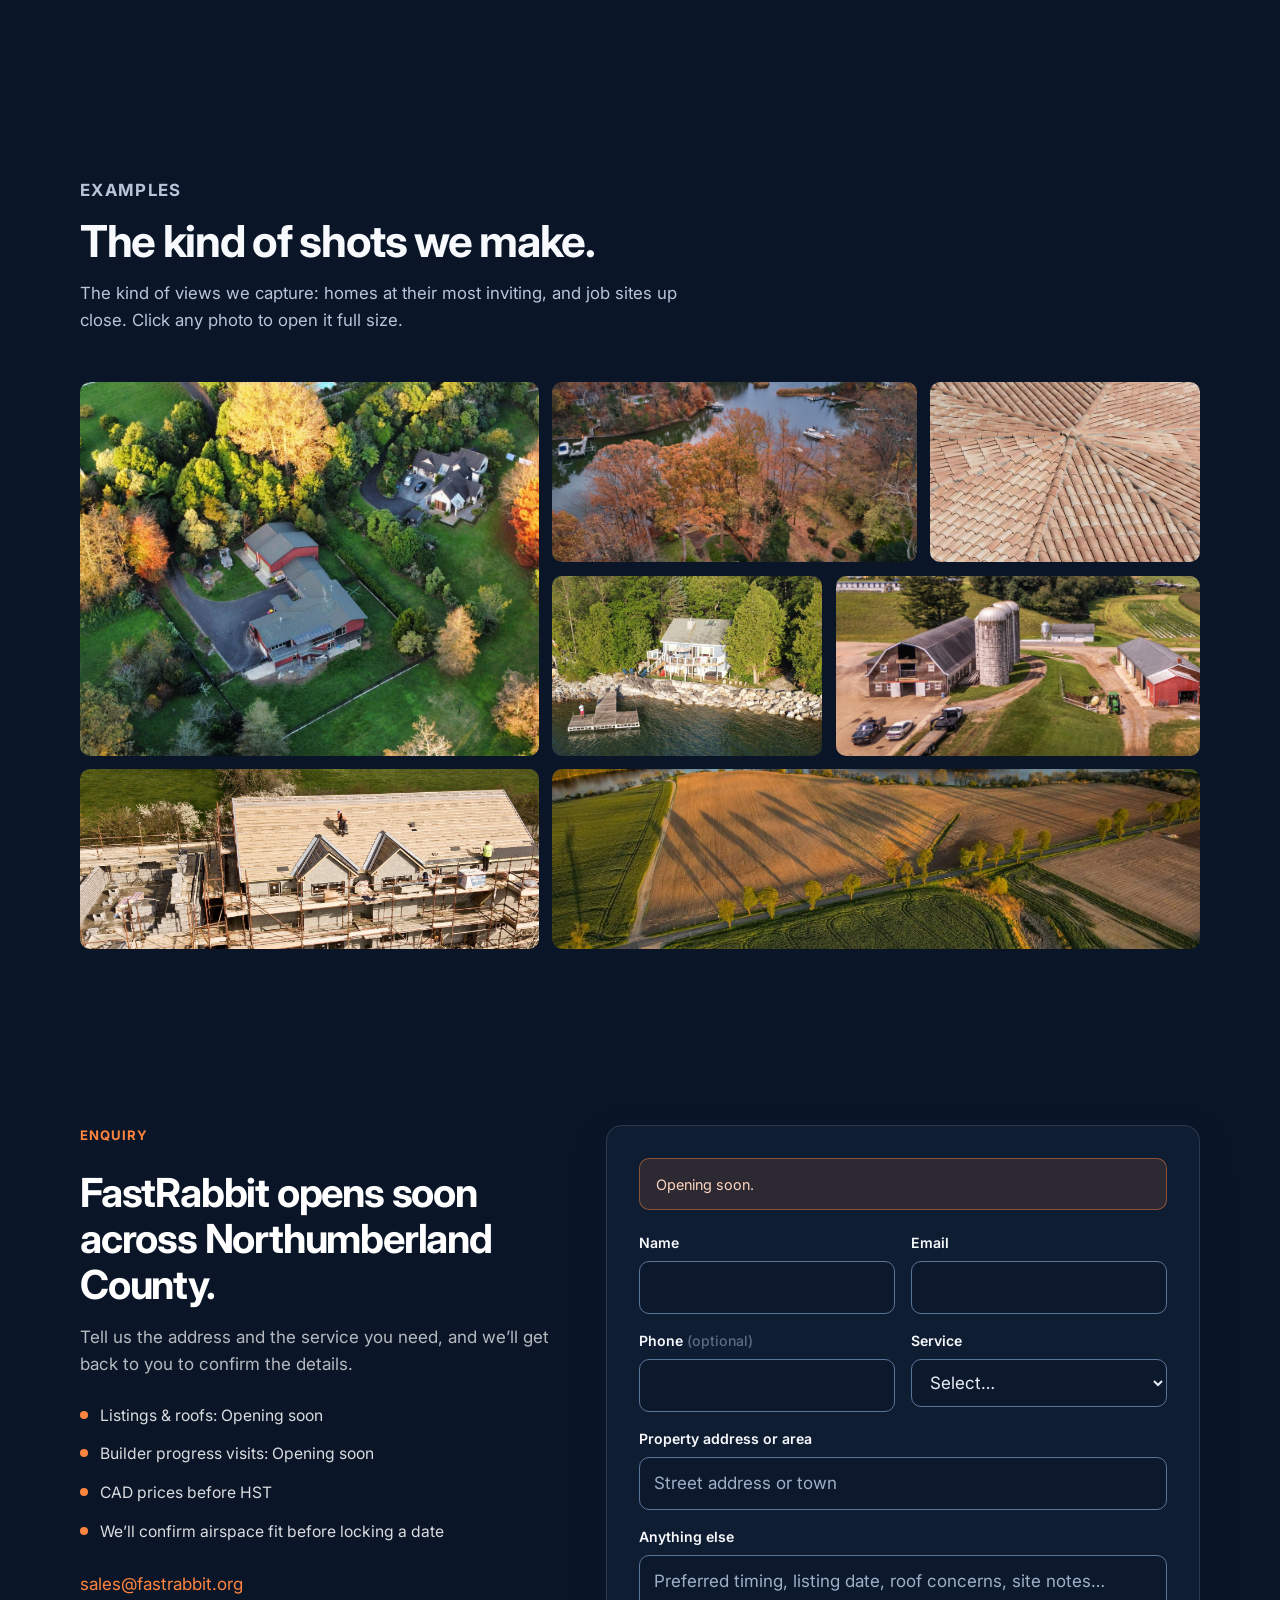
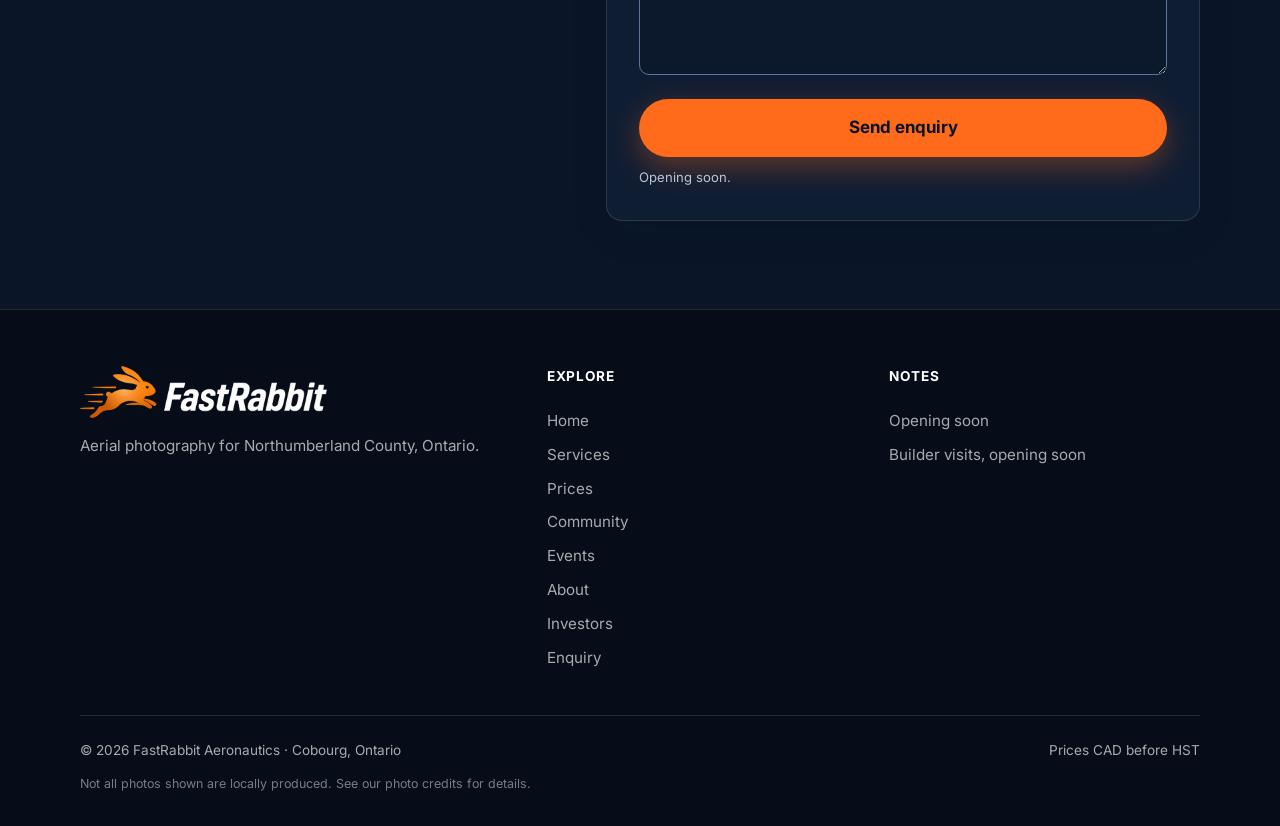
==== commit 6ef3a49c: "Investors and About: contact via sales@, title President" ====
--- a/about.html
+++ b/about.html
@@ -50,7 +50,7 @@
           <p>
             Our lineup starts with listing aerials, roof photo sets and close-up roof and chimney photos, night beauty shots, property checks, After the Storm records, Private Gatherings, Pet Find and (opening soon) builder progress visits, and now reaches to Scheduled Condition Photos, 360° aerial panoramas, overhead site maps and 3D models, live view from above, and photos and films for farms, shorelines, trades, marinas, resorts and towns. Consent comes first on every job. To talk about a property, our contact details are in the booking section below.
           </p>
-          <p class="about-signoff"><strong>Adam Lloyd, President &amp; CRM, FastRabbit Aeronautics</strong></p>
+          <p class="about-signoff"><strong>Adam Lloyd, President, FastRabbit Aeronautics</strong></p>
           <div class="about-facts">
             <div class="fact">
               <span class="fact-dot" aria-hidden="true"></span>
--- a/assets/css/styles.css
+++ b/assets/css/styles.css
@@ -1331,8 +1331,9 @@
   position: absolute;
   inset: 0;
   background-color: var(--navy-900);
-  background-image: url("../img/glow-banner.jpg");
-  background-image: image-set(url("../img/glow-banner.webp") type("image/webp"), url("../img/glow-banner.jpg") type("image/jpeg"));
+  /* 22 Nov 2026: the lifted copy of the same picture (every pixel's colour scaled evenly, so hue and shading keep) */
+  background-image: url("../img/glow-banner-lift.jpg");
+  background-image: image-set(url("../img/glow-banner-lift.webp") type("image/webp"), url("../img/glow-banner-lift.jpg") type("image/jpeg"));
   background-position: right 70%;
   background-size: cover;
   background-repeat: no-repeat;
@@ -1343,8 +1344,8 @@
   position: absolute;
   inset: 0;
   background:
-    linear-gradient(90deg, rgba(7, 17, 31, 0.82) 0%, rgba(7, 17, 31, 0.58) 38%, rgba(7, 17, 31, 0.18) 68%, rgba(7, 17, 31, 0.10) 100%),
-    linear-gradient(180deg, rgba(7, 17, 31, 0.20) 0%, rgba(7, 17, 31, 0.08) 40%, rgba(7, 17, 31, 0.72) 100%);
+    linear-gradient(90deg, rgba(7, 17, 31, 0.72) 0%, rgba(7, 17, 31, 0.46) 38%, rgba(7, 17, 31, 0.06) 66%, rgba(7, 17, 31, 0) 100%),
+    linear-gradient(180deg, rgba(7, 17, 31, 0.08) 0%, rgba(7, 17, 31, 0) 40%, rgba(7, 17, 31, 0.55) 100%);
 }
 .services-banner-txt { position: relative; z-index: 1; padding-top: 5rem; padding-bottom: 3rem; }
 .services-banner h2 { color: var(--white); font-size: clamp(2rem, 4.2vw, 3.2rem); line-height: 1.05; letter-spacing: -0.02em; max-width: 820px; margin: 0 0 1rem; }
--- a/assets/css/split.css
+++ b/assets/css/split.css
@@ -210,44 +210,96 @@
 /* the lighter fade lets more photo through, so the orange words get a slightly wider dark halo */
 .hero h1 span { text-shadow: 0 1px 2px rgba(7, 17, 31, 0.9), 0 2px 16px rgba(7, 17, 31, 0.6), 0 0 28px rgba(7, 17, 31, 0.5); }
 
-/* —— Quiet rabbits (21 Nov 2026): three small logo-style rabbits, grazing, sniffing and sleeping —— */
-.rabbit-quiet { position: absolute; z-index: 1; display: block; pointer-events: none; line-height: 0; }
-.rabbit-quiet img { display: block; width: 100%; height: auto; filter: drop-shadow(0 1px 2px rgba(0,0,0,0.45)); }
-/* grazer: hero, bottom-left, in the padding under the buttons */
-.rabbit-graze { left: max(10px, calc((100% - min(100% - 2.5rem, var(--max, 1120px))) / 2)); bottom: 6px; width: 48px; }
-.rabbit-graze img { transform-origin: 18% 92%; animation: rabbit-graze 6s ease-in-out infinite; }
-@keyframes rabbit-graze {
-  0%, 62%, 100% { transform: rotate(0deg); }
-  70%           { transform: rotate(4deg); }
-  76%           { transform: rotate(1.5deg); }
-  82%           { transform: rotate(4deg); }
-  90%           { transform: rotate(0deg); }
-}
-/* sniffer: top-right edge of the home highlights section, in its top padding */
-.home-highlights { position: relative; }
-.rabbit-sniff { right: max(12px, calc((100% - min(100% - 2.5rem, var(--max, 1120px))) / 2)); top: 10px; width: 27px; }
-.rabbit-sniff img { transform-origin: 40% 100%; animation: rabbit-sniff 4.5s ease-in-out infinite; }
-@keyframes rabbit-sniff {
-  0%, 80%, 100% { transform: rotate(0deg) translateY(0); }
-  84%           { transform: rotate(-2deg) translateY(-1px); }
-  88%           { transform: rotate(0.5deg) translateY(0); }
-  92%           { transform: rotate(-2deg) translateY(-1px); }
-}
-/* sleeper: bottom-right corner of the footer, under the fine print */
-.site-footer { position: relative; padding-bottom: 3.5rem; }
-.rabbit-sleep { right: max(12px, calc((100% - min(100% - 2.5rem, var(--max, 1120px))) / 2)); bottom: 12px; width: 52px; }
-.rabbit-sleep img { transform-origin: 50% 100%; animation: rabbit-breathe 4.6s ease-in-out infinite; }
-@keyframes rabbit-breathe {
-  0%, 100% { transform: scale(1, 1); }
-  50%      { transform: scale(1.02, 1.045); }
-}
-@media (max-width: 720px) {
-  .rabbit-graze { width: 42px; bottom: 4px; }
-  .rabbit-sleep { width: 46px; }
-}
+/* —— Page rabbits (22 Nov 2026): shaded inline SVG, all facing right, each sitting just after the end of a heading on the
+   left, where the eye already is. Sniffer after "Hello, neighbours.", grazer after "Forty-four services, four ways in.",
+   sleeper after "dark." in the night banner (transparent round the body, a faint orange glow, no shadow box).
+   Each still does its slow loop of small gestures in place. —— */
+.rabbit-quiet { display: inline-block; position: relative; pointer-events: none; line-height: 0; }
+.rabbit-quiet svg { display: block; width: 100%; height: auto; overflow: visible; filter: drop-shadow(0 1px 1.5px rgba(0,0,0,0.35)); }
+.rabbit-quiet svg g, .rabbit-quiet svg ellipse { transform-box: view-box; }
+.rq-nowrap { white-space: nowrap; }
+.rabbit-inline { margin-left: 0.32em; }
+/* sniffer: tall, so it rises above the heading line instead of pushing the lines apart */
+.rabbit-sniff { width: 31px; vertical-align: -0.12em; margin-top: -34px; }
+/* grazer: low and long, feet on the heading's baseline */
+.rabbit-graze { width: 55px; vertical-align: -0.08em; }
+@media (max-width: 720px) { .rabbit-graze { width: 48px; } .rabbit-sniff { width: 28px; margin-top: -30px; } }
+/* sleeper: on the night banner, glowing faintly; the ground shadow is dropped so nothing dark sits under him */
+.rabbit-sleep { width: 60px; vertical-align: -0.06em; margin-left: 0.28em; }
+.rabbit-sleep svg { filter: drop-shadow(0 0 3px rgba(255, 150, 40, 0.75)) drop-shadow(0 0 12px rgba(251, 126, 2, 0.45)); }
+.rabbit-sleep .rq-shadow { display: none; }
+@media (max-width: 720px) { .rabbit-sleep { width: 50px; } }
+
+/* —— Running rabbit (22 Nov 2026): a six-frame bounding run, crossing the empty band above the events card
+   from the left edge to the right, about 3.6 s, then a rest off-stage before the next run. —— */
+.home-events { position: relative; }
+.rabbit-run-lane { position: absolute; left: 0; right: 0; top: 0; height: 88px; overflow: hidden; pointer-events: none; }
+.rr-track { position: absolute; left: -64px; bottom: 6px; width: calc(100% + 64px); height: 36px; animation: rr-cross 11s linear infinite; }
+.rr-runner { position: absolute; left: 0; bottom: 0; width: 64px; line-height: 0; }
+.rr-runner svg { display: block; width: 100%; height: auto; overflow: visible; filter: drop-shadow(0 1px 1.5px rgba(0,0,0,0.35)); }
+.rr-frame { opacity: 0; animation: rr-frame 0.54s steps(1, end) infinite; }
+.rr-f1 { animation-delay: 0s; } .rr-f2 { animation-delay: -0.45s; } .rr-f3 { animation-delay: -0.36s; }
+.rr-f4 { animation-delay: -0.27s; } .rr-f5 { animation-delay: -0.18s; } .rr-f6 { animation-delay: -0.09s; }
+.rr-sit { animation: none; }
+@keyframes rr-frame { 0% { opacity: 1; } 16.6667% { opacity: 0; } 100% { opacity: 0; } }
+/* 0 to 33% of the cycle is the run (left edge to right edge); the rest is a pause out of sight */
+@keyframes rr-cross { 0% { transform: translateX(0); } 33% { transform: translateX(100%); } 100% { transform: translateX(100%); } }
+@media (max-width: 720px) { .rabbit-run-lane { height: 64px; } .rr-runner { width: 54px; } .rr-track { animation-duration: 7.5s; } }
 @media (prefers-reduced-motion: reduce) {
-  .rabbit-quiet img { animation: none; }
-}
+  .rr-track { animation: none; transform: translateX(calc(max(20px, (100vw - 1120px) / 2) + 64px)); }
+  .rr-frame { animation: none; opacity: 0; }
+  .rr-sit { opacity: 1; }
+}
+
+/* grazer, 17 s: nibbles (head dips), a long head lift to look round, ear flicks, a tail twitch */
+.rq-graze .rq-head  { animation: rq-graze-head 17s ease-in-out infinite; }
+.rq-graze .rq-ears  { animation: rq-graze-ears 17s ease-in-out infinite; }
+.rq-graze .rq-tail  { animation: rq-graze-tail 17s ease-in-out infinite; }
+@keyframes rq-graze-head {
+  0%, 100% { transform: rotate(0deg); }
+  3% { transform: rotate(2.6deg); } 5% { transform: rotate(0.4deg); } 7% { transform: rotate(2.6deg); } 9% { transform: rotate(0.4deg); } 11% { transform: rotate(2.4deg); } 14% { transform: rotate(0deg); }
+  38% { transform: rotate(0deg); } 43% { transform: rotate(-3.5deg); } 55% { transform: rotate(-3.5deg); } 60% { transform: rotate(0deg); }
+  76% { transform: rotate(0deg); } 78% { transform: rotate(2.6deg); } 80% { transform: rotate(0.4deg); } 82% { transform: rotate(2.6deg); } 85% { transform: rotate(0deg); }
+}
+@keyframes rq-graze-ears {
+  0%, 26%, 31%, 47%, 51%, 66%, 69%, 100% { transform: rotate(0deg); }
+  27.5% { transform: rotate(-5deg); } 29% { transform: rotate(3deg); }
+  49% { transform: rotate(-4deg); }
+  67.5% { transform: rotate(-5deg); }
+}
+@keyframes rq-graze-tail { 0%, 88%, 93%, 100% { transform: rotate(0deg); } 89.5% { transform: rotate(7deg); } 91% { transform: rotate(-4deg); } }
+
+/* sniffer, 13 s: nose twitches, a head turn up and back, an upright stretch, ear twitches */
+.rq-sniff .rq-head   { animation: rq-sniff-head 13s ease-in-out infinite; }
+.rq-sniff .rq-ears   { animation: rq-sniff-ears 13s ease-in-out infinite; }
+.rq-sniff .rq-body   { animation: rq-sniff-body 13s ease-in-out infinite; }
+.rq-sniff .rq-shadow { animation: rq-sniff-shadow 13s ease-in-out infinite; }
+@keyframes rq-sniff-head {
+  0%, 100% { transform: rotate(0deg); }
+  4% { transform: rotate(-1deg); } 5% { transform: rotate(0.6deg); } 6% { transform: rotate(-1deg); } 7% { transform: rotate(0.6deg); } 8% { transform: rotate(-1deg); } 10% { transform: rotate(0deg); }
+  28% { transform: rotate(0deg); } 33% { transform: rotate(-3.5deg) scaleX(0.97); } 44% { transform: rotate(-3.5deg) scaleX(0.97); } 49% { transform: rotate(2deg); } 54% { transform: rotate(0deg); }
+  80% { transform: rotate(0deg); } 81% { transform: rotate(-1deg); } 82% { transform: rotate(0.6deg); } 83% { transform: rotate(-1deg); } 85% { transform: rotate(0deg); }
+}
+@keyframes rq-sniff-ears { 0%, 18%, 22%, 70%, 74%, 100% { transform: rotate(0deg); } 19.5% { transform: rotate(-5deg); } 71.5% { transform: rotate(4deg); } }
+@keyframes rq-sniff-body { 0%, 58%, 75%, 100% { transform: scale(1, 1); } 63% { transform: scale(0.98, 1.05); } 70% { transform: scale(0.98, 1.05); } }
+@keyframes rq-sniff-shadow { 0%, 58%, 75%, 100% { transform: scaleX(1); opacity: 1; } 63%, 70% { transform: scaleX(0.92); opacity: 0.85; } }
+
+/* sleeper: breathing every 4.6 s; on a 19 s loop an ear twitch, a tail flick and a slow settle of the head */
+.rq-sleep .rq-body  { animation: rq-breathe 4.6s ease-in-out infinite; }
+.rq-sleep .rq-ears  { animation: rq-sleep-ears 19s ease-in-out infinite; }
+.rq-sleep .rq-tail  { animation: rq-sleep-tail 19s ease-in-out infinite; }
+.rq-sleep .rq-head  { animation: rq-sleep-head 19s ease-in-out infinite; }
+@keyframes rq-breathe { 0%, 100% { transform: scale(1, 1); } 50% { transform: scale(1.012, 1.035); } }
+@keyframes rq-sleep-ears { 0%, 24%, 27%, 29%, 31%, 100% { transform: rotate(0deg); } 25.5% { transform: rotate(-5deg); } 30% { transform: rotate(-3deg); } }
+@keyframes rq-sleep-tail { 0%, 44%, 48%, 84%, 87%, 100% { transform: rotate(0deg); } 45.5% { transform: rotate(8deg); } 46.8% { transform: rotate(-3deg); } 85.5% { transform: rotate(6deg); } }
+@keyframes rq-sleep-head { 0%, 58%, 76%, 100% { transform: rotate(0deg); } 63%, 71% { transform: rotate(1.6deg); } }
+
+@media (prefers-reduced-motion: reduce) {
+  .rabbit-quiet svg g, .rabbit-quiet svg ellipse { animation: none !important; }
+}
+.rq-graze .rq-head { transform-origin: 532px 336px; } .rq-graze .rq-ears { transform-origin: 582px 291px; } .rq-graze .rq-tail { transform-origin: 67px 416px; } .rq-graze .rq-body, .rq-graze .rq-shadow { transform-origin: 405px 540px; }
+.rq-sniff .rq-head { transform-origin: 268px 370px; } .rq-sniff .rq-ears { transform-origin: 233px 222px; } .rq-sniff .rq-tail { transform-origin: 48px 675px; } .rq-sniff .rq-body, .rq-sniff .rq-shadow { transform-origin: 225px 828px; }
+.rq-sleep .rq-head { transform-origin: 579px 383px; } .rq-sleep .rq-ears { transform-origin: 549px 238px; } .rq-sleep .rq-tail { transform-origin: 84px 423px; } .rq-sleep .rq-body, .rq-sleep .rq-shadow { transform-origin: 416px 545px; }
 
 /* —— Services branch (21 Nov 2026): three orange dots when closed; a dotted branch with a leaf tick per item when open —— */
 .svc-group-cue { display: none; }
@@ -332,3 +384,12 @@
 .card-art-investors img { object-position: 55% 45%; }
 .link-card.has-art:hover .card-art img, .link-card.has-art:focus-visible .card-art img { transform: scale(1.03); }
 @media (prefers-reduced-motion: reduce) { .card-art img { transition: none; } .link-card.has-art:hover .card-art img { transform: none; } }
+
+/* —— Floating drone OFF (A, 21 Nov 2026, 7:50 PM: "disable the floating drone moving image for now, we may come back to it later").
+   The .hero-drone markup and its CSS above are kept; delete this rule to bring it back. —— */
+.hero-drone, .hero-content > .hero-drone { display: none !important; }
+
+/* —— "for all of you" links to Events (21 Nov 2026, 7:50 PM): orange word, clear focus ring —— */
+a.all-link { color: #ff6b1a; font-weight: 600; text-decoration: underline; text-decoration-thickness: 1px; text-underline-offset: 3px; }
+a.all-link:hover { color: #ff853f; text-decoration-thickness: 2px; }
+a.all-link:focus-visible { outline: 3px solid #ff6b1a; outline-offset: 3px; border-radius: 3px; text-decoration: none; }
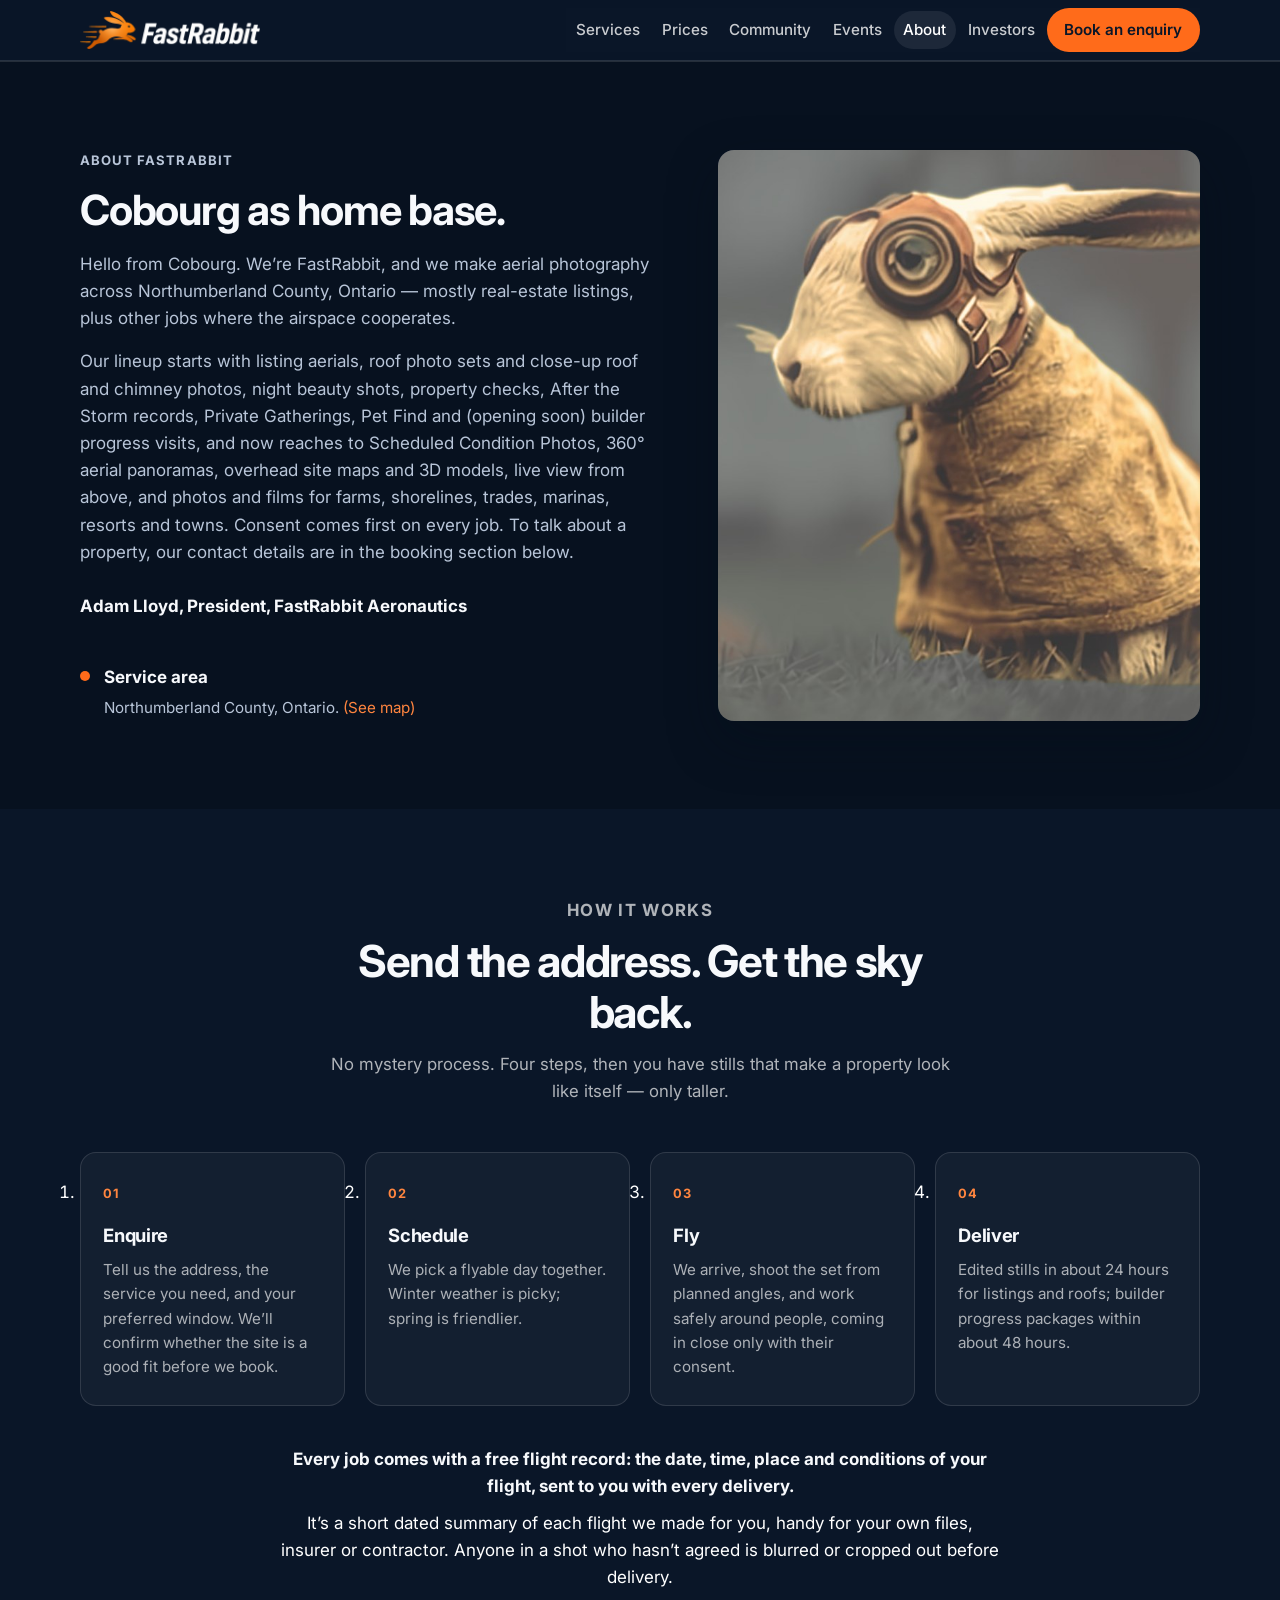
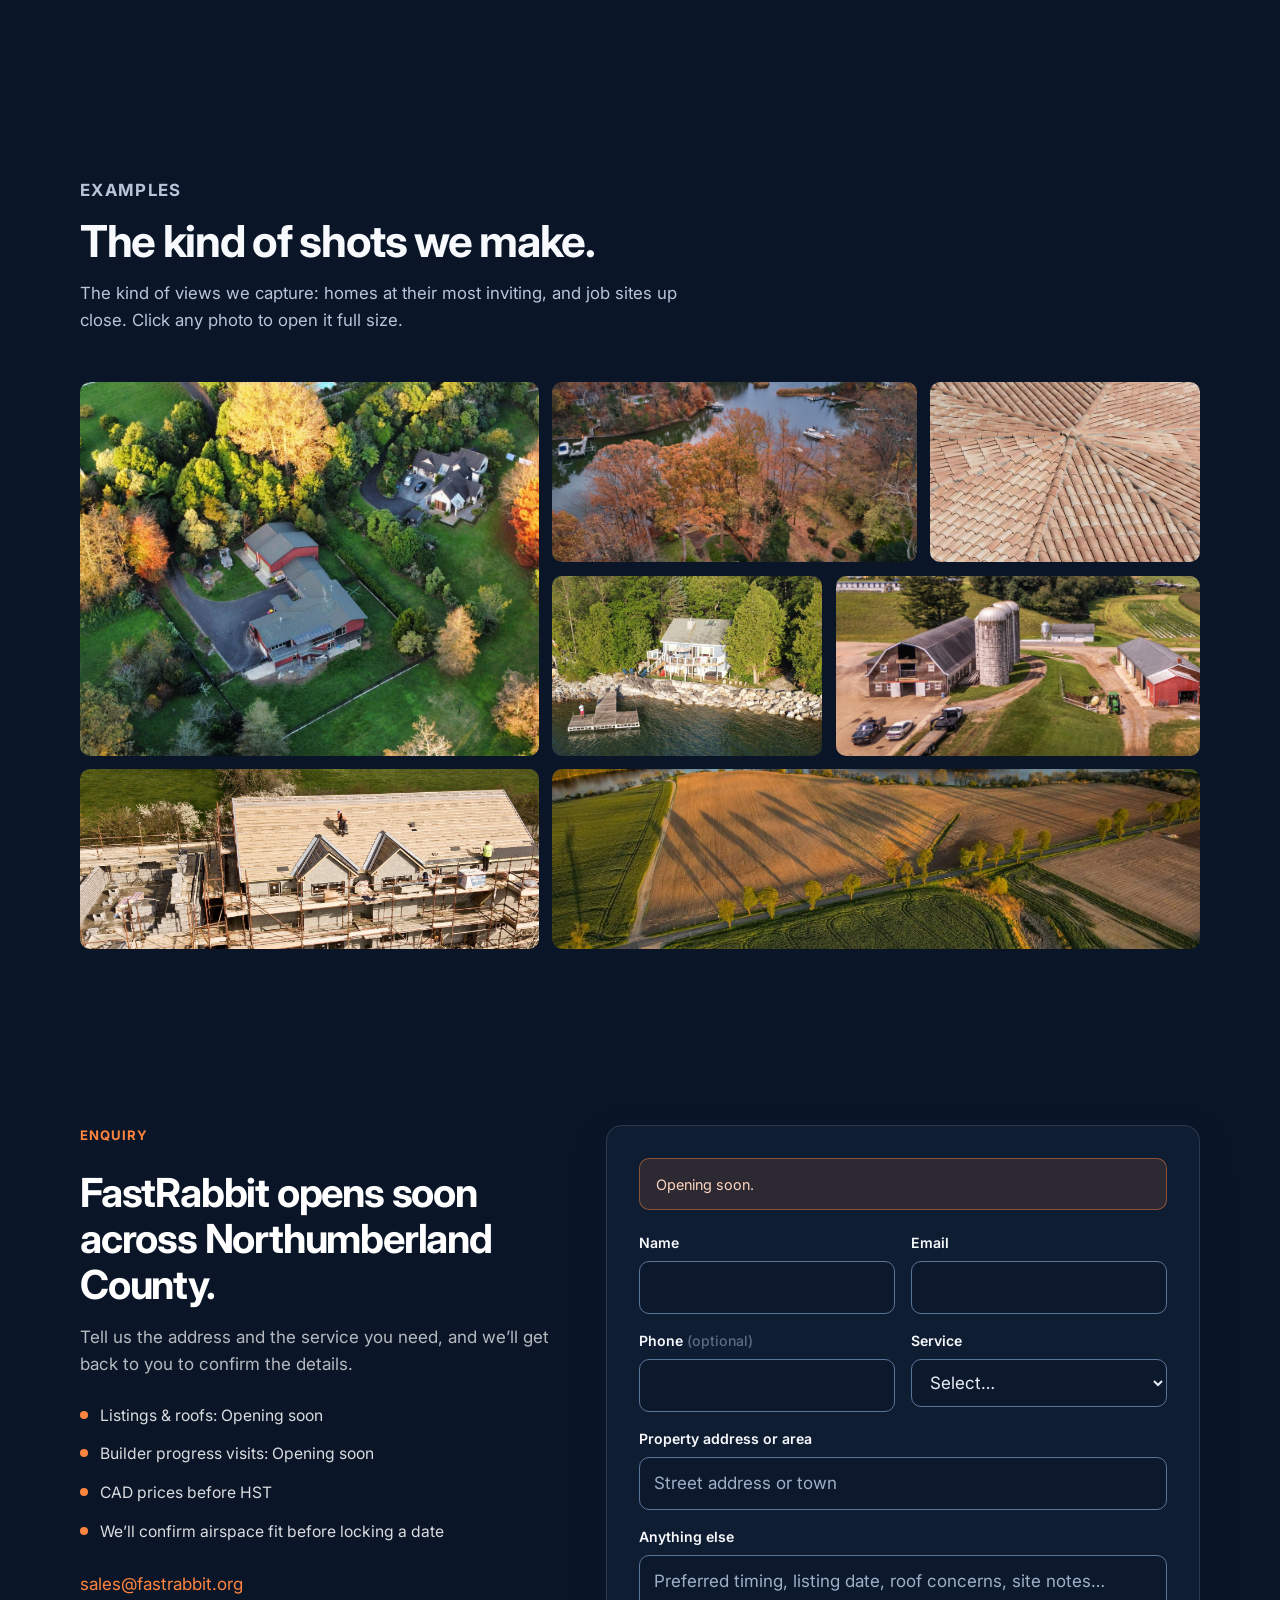
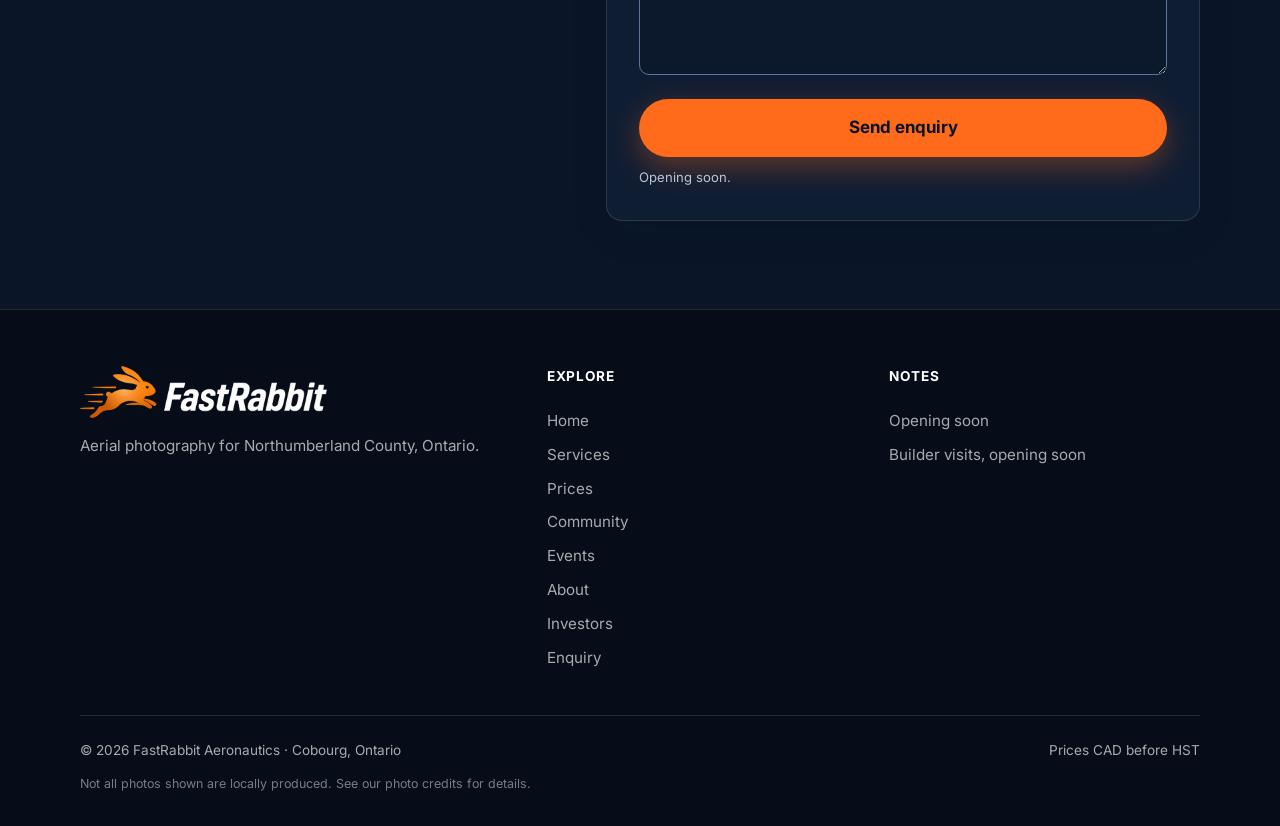
==== commit df65b87d: "About: aviator rabbit image replaces shoreline photo" ====
--- a/about.html
+++ b/about.html
@@ -62,7 +62,7 @@
           </div>
         </div>
         <aside class="about-visual">
-          <a class="img-link" href="assets/img/full/about-shoreline.jpg" target="_blank" rel="noopener" aria-label="Open the full-size image"><img src="assets/img/about-shoreline.jpg" alt="Autumn maples and a sandy cove with a dock, seen from above on a bright day." width="1000" height="1333" loading="lazy"></a>
+          <a class="img-link" href="assets/img/full/about-aviator.jpg" target="_blank" rel="noopener" aria-label="Open the full-size image"><img src="assets/img/about-aviator.jpg" alt="A white rabbit in brass aviator goggles and a worn canvas coat, sitting in the grass." width="944" height="806" loading="lazy" style="object-position: 4% center"></a>
         </aside>
       </div>
     </section>
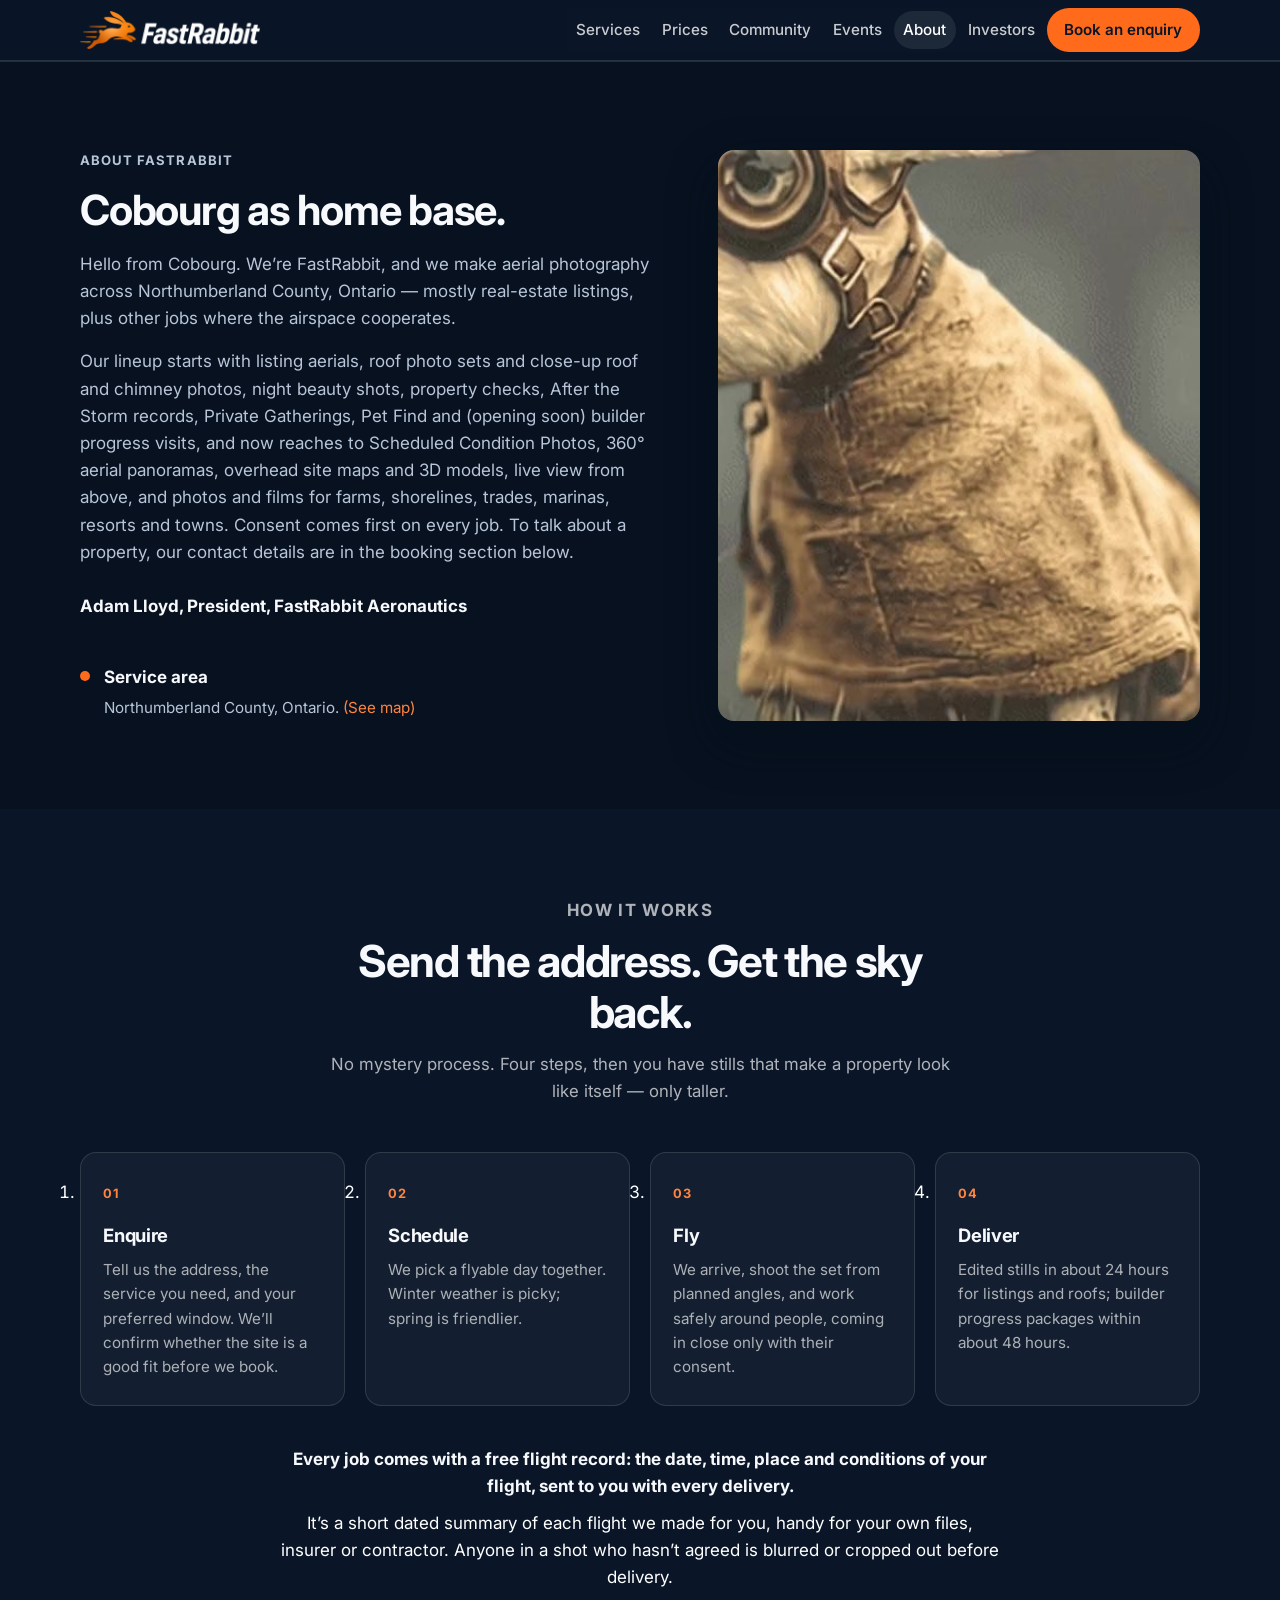
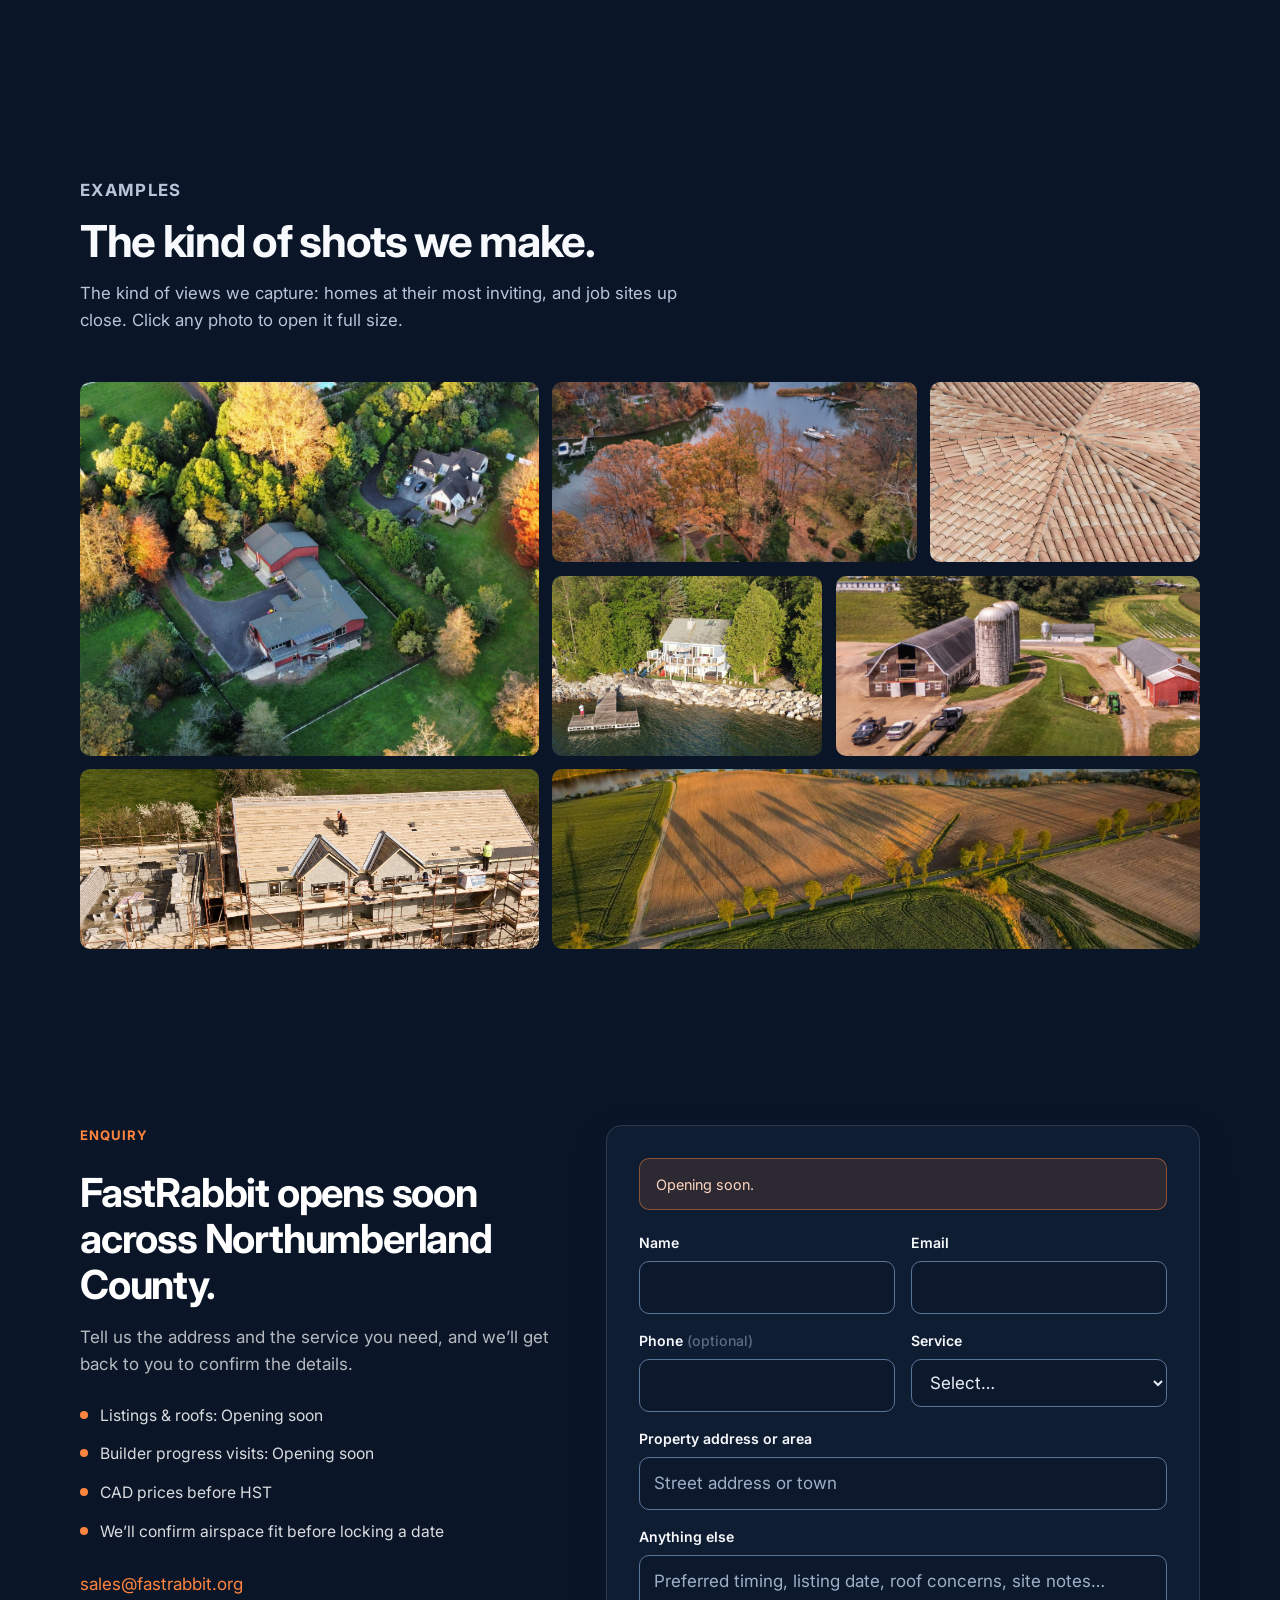
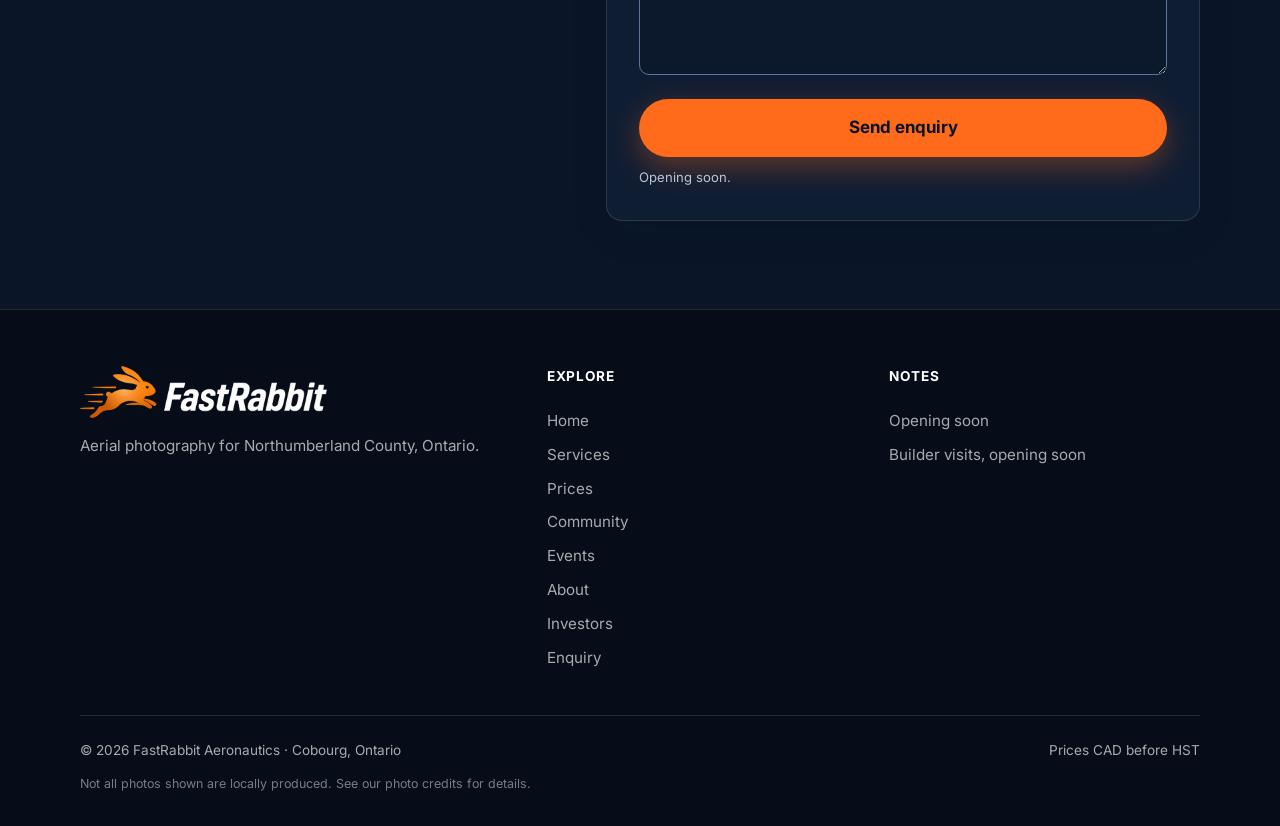
==== commit 83ad4cfd: "About: the aviator rabbit now plays once as a short muted video and holds on his last frame (still i" ====
--- a/about.html
+++ b/about.html
@@ -62,7 +62,27 @@
           </div>
         </div>
         <aside class="about-visual">
-          <a class="img-link" href="assets/img/full/about-aviator.jpg" target="_blank" rel="noopener" aria-label="Open the full-size image"><img src="assets/img/about-aviator.jpg" alt="A white rabbit in brass aviator goggles and a worn canvas coat, sitting in the grass." width="944" height="806" loading="lazy" style="object-position: 4% center"></a>
+          <a class="img-link" href="assets/img/full/about-aviator-last.jpg" target="_blank" rel="noopener" aria-label="Open the full-size image"><video class="about-anim" muted playsinline preload="auto" poster="assets/img/about-aviator-last.jpg" width="952" height="540" role="img" aria-label="A white rabbit in brass aviator goggles and a worn canvas coat, sitting in the grass." style="object-position: 50% center"><source src="assets/img/about-aviator.mp4" type="video/mp4"><img src="assets/img/about-aviator-last.jpg" alt="A white rabbit in brass aviator goggles and a worn canvas coat, sitting in the grass." width="952" height="540" style="object-position: 50% center"></video></a>
+          <script>
+            /* The aviator plays once when it comes into view, then holds on his last frame. With reduced motion, or if playback is blocked, the last frame shows as a still. */
+            (function () {
+              var v = document.querySelector(".about-anim");
+              if (!v || !v.play) return;
+              var last = "assets/img/about-aviator-last.jpg";
+              if (window.matchMedia && window.matchMedia("(prefers-reduced-motion: reduce)").matches) return;
+              v.poster = "assets/img/about-aviator-first.jpg";
+              var started = false;
+              function go() {
+                if (started) return; started = true;
+                var p = v.play();
+                if (p && p.catch) p.catch(function () { v.poster = last; });
+              }
+              if ("IntersectionObserver" in window) {
+                var io = new IntersectionObserver(function (es) { es.forEach(function (e) { if (e.isIntersecting) { io.disconnect(); go(); } }); }, { threshold: 0.4 });
+                io.observe(v);
+              } else { go(); }
+            })();
+          </script>
         </aside>
       </div>
     </section>
--- a/assets/css/styles.css
+++ b/assets/css/styles.css
@@ -620,7 +620,8 @@
   box-shadow: var(--shadow);
 }
 
-.about-visual img {
+.about-visual img,
+.about-visual video {
   position: absolute;
   inset: 0;
   width: 100%;
@@ -1331,9 +1332,9 @@
   position: absolute;
   inset: 0;
   background-color: var(--navy-900);
-  /* 22 Nov 2026: the lifted copy of the same picture (every pixel's colour scaled evenly, so hue and shading keep) */
-  background-image: url("../img/glow-banner-lift.jpg");
-  background-image: image-set(url("../img/glow-banner-lift.webp") type("image/webp"), url("../img/glow-banner-lift.jpg") type("image/jpeg"));
+  /* 26 Nov 2026: the lifted copy, darkened about 4% (every pixel scaled evenly), with the individual stars brightened a little */
+  background-image: url("../img/glow-banner-night.jpg");
+  background-image: image-set(url("../img/glow-banner-night.webp") type("image/webp"), url("../img/glow-banner-night.jpg") type("image/jpeg"));
   background-position: right 70%;
   background-size: cover;
   background-repeat: no-repeat;
--- a/assets/css/split.css
+++ b/assets/css/split.css
@@ -212,7 +212,8 @@
 
 /* —— Page rabbits (22 Nov 2026): shaded inline SVG, all facing right, each sitting just after the end of a heading on the
    left, where the eye already is. Sniffer after "Hello, neighbours.", grazer after "Forty-four services, four ways in.",
-   sleeper after "dark." in the night banner (transparent round the body, a faint orange glow, no shadow box).
+   sleeper a few characters after "dark." in the night banner (transparent round the body, a faint green glow
+   matched to the bulb filament, #91E861, no shadow box; 26 Nov 2026).
    Each still does its slow loop of small gestures in place. —— */
 .rabbit-quiet { display: inline-block; position: relative; pointer-events: none; line-height: 0; }
 .rabbit-quiet svg { display: block; width: 100%; height: auto; overflow: visible; filter: drop-shadow(0 1px 1.5px rgba(0,0,0,0.35)); }
@@ -225,8 +226,9 @@
 .rabbit-graze { width: 55px; vertical-align: -0.08em; }
 @media (max-width: 720px) { .rabbit-graze { width: 48px; } .rabbit-sniff { width: 28px; margin-top: -30px; } }
 /* sleeper: on the night banner, glowing faintly; the ground shadow is dropped so nothing dark sits under him */
-.rabbit-sleep { width: 60px; vertical-align: -0.06em; margin-left: 0.28em; }
-.rabbit-sleep svg { filter: drop-shadow(0 0 3px rgba(255, 150, 40, 0.75)) drop-shadow(0 0 12px rgba(251, 126, 2, 0.45)); }
+.rabbit-sleep { width: 60px; vertical-align: -0.06em; margin-left: 1.4em; }
+/* 26 Nov 2026: glow a touch softer (alpha down slightly) and about 15% less spread, in the filament green */
+.rabbit-sleep svg { filter: drop-shadow(0 0 2.5px rgba(205, 255, 175, 0.68)) drop-shadow(0 0 10px rgba(145, 232, 97, 0.40)); }
 .rabbit-sleep .rq-shadow { display: none; }
 @media (max-width: 720px) { .rabbit-sleep { width: 50px; } }
 
